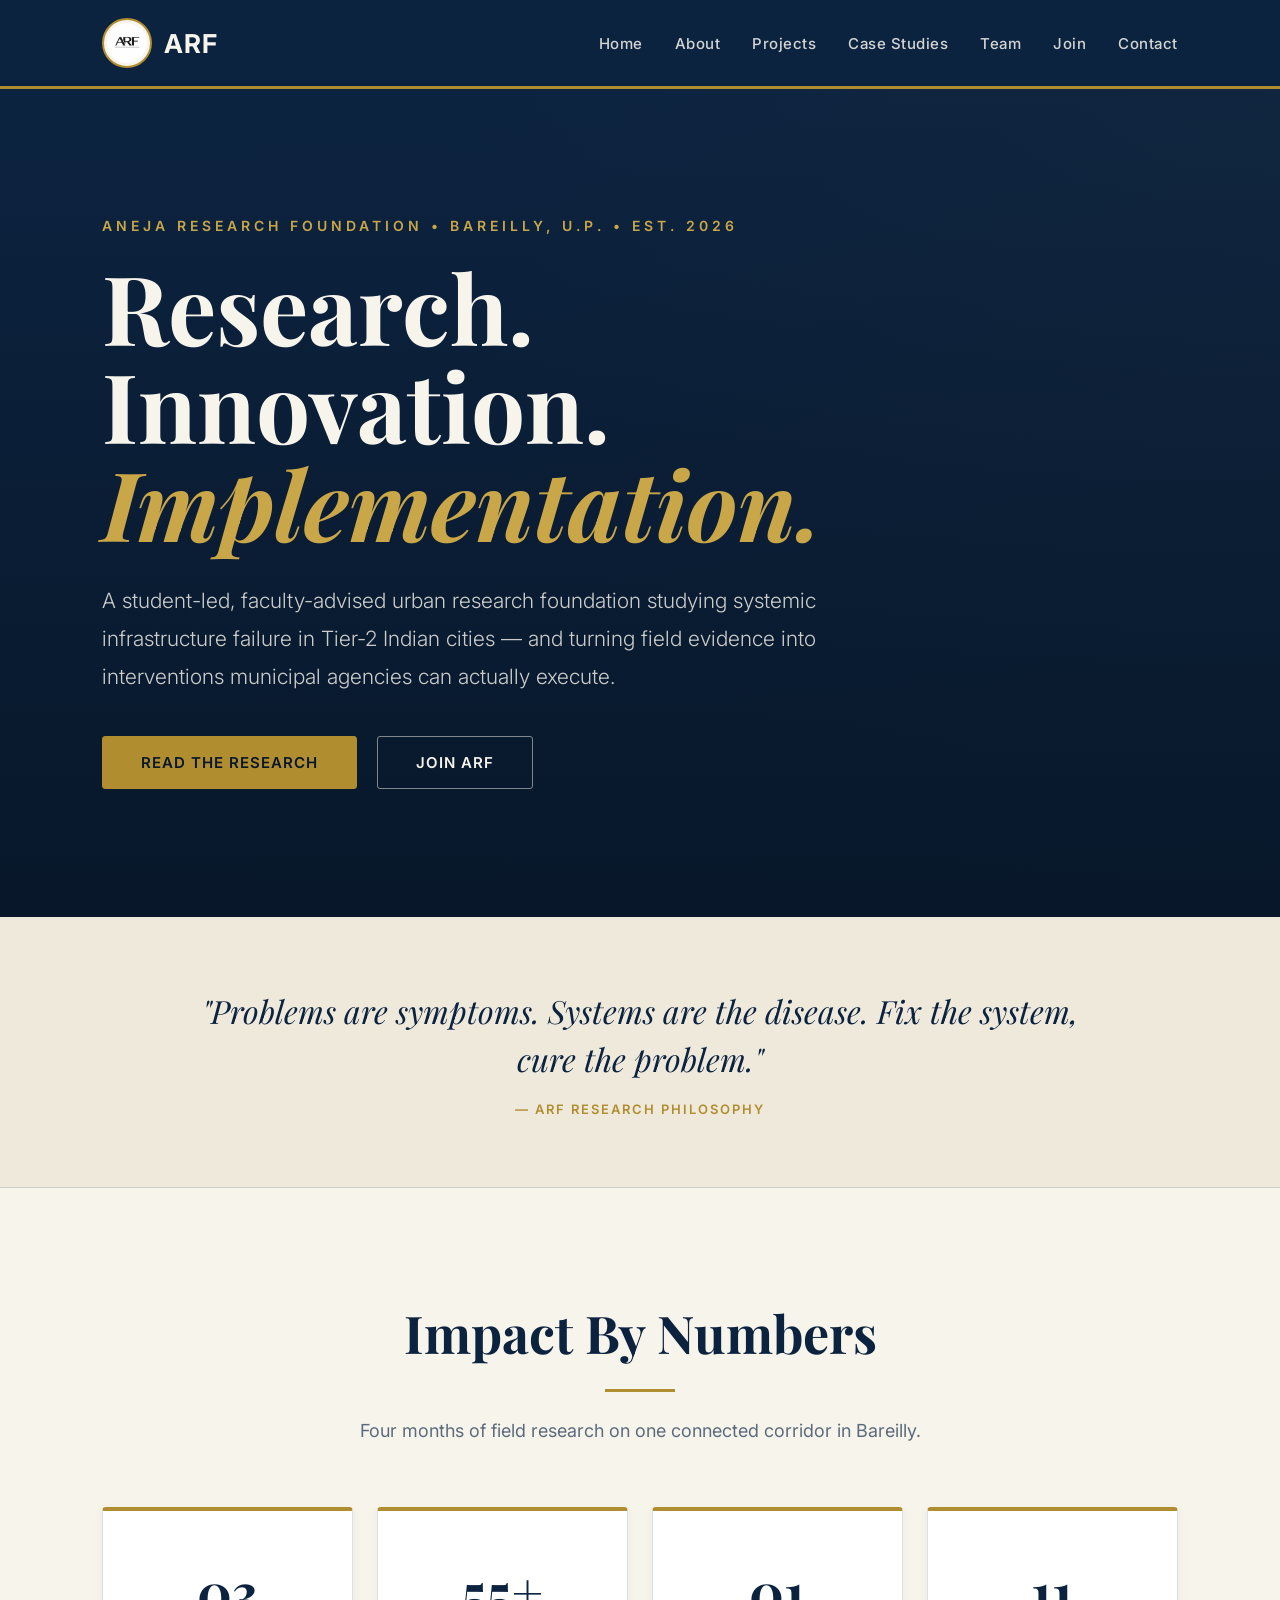
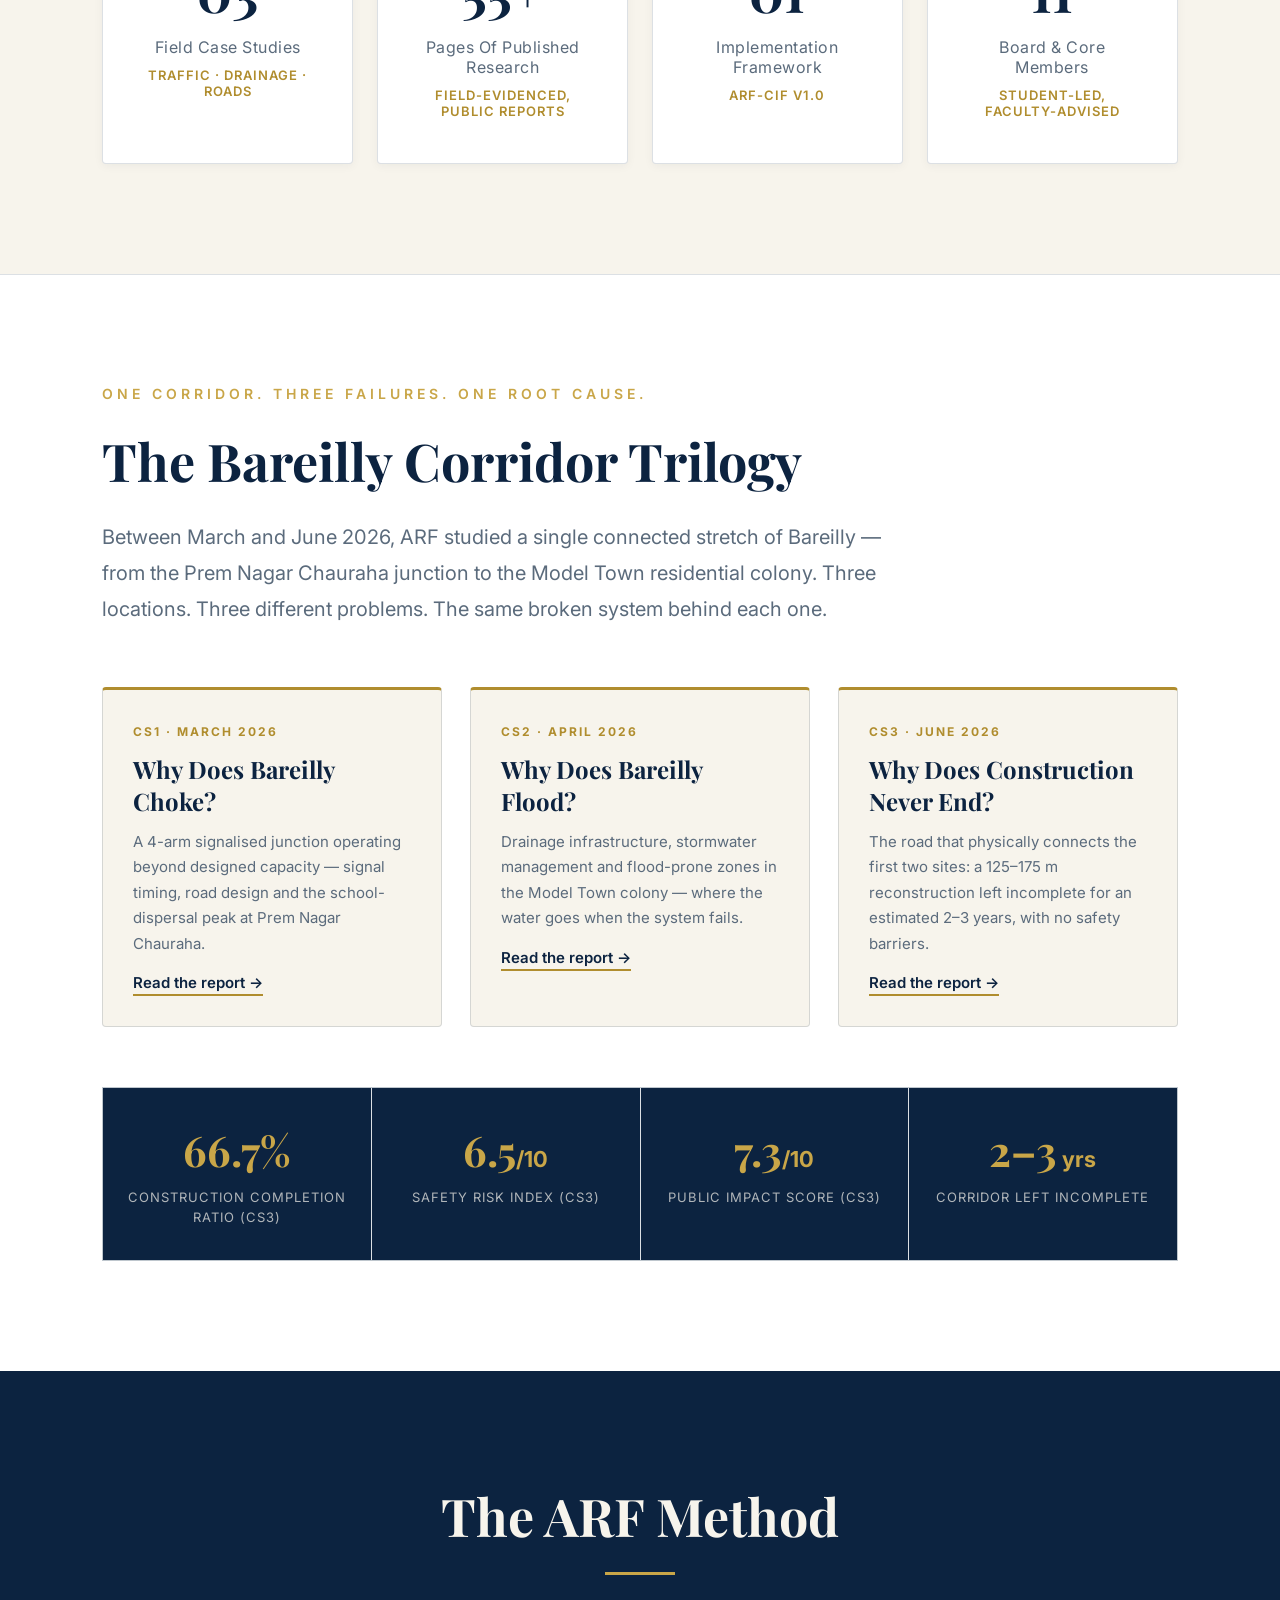
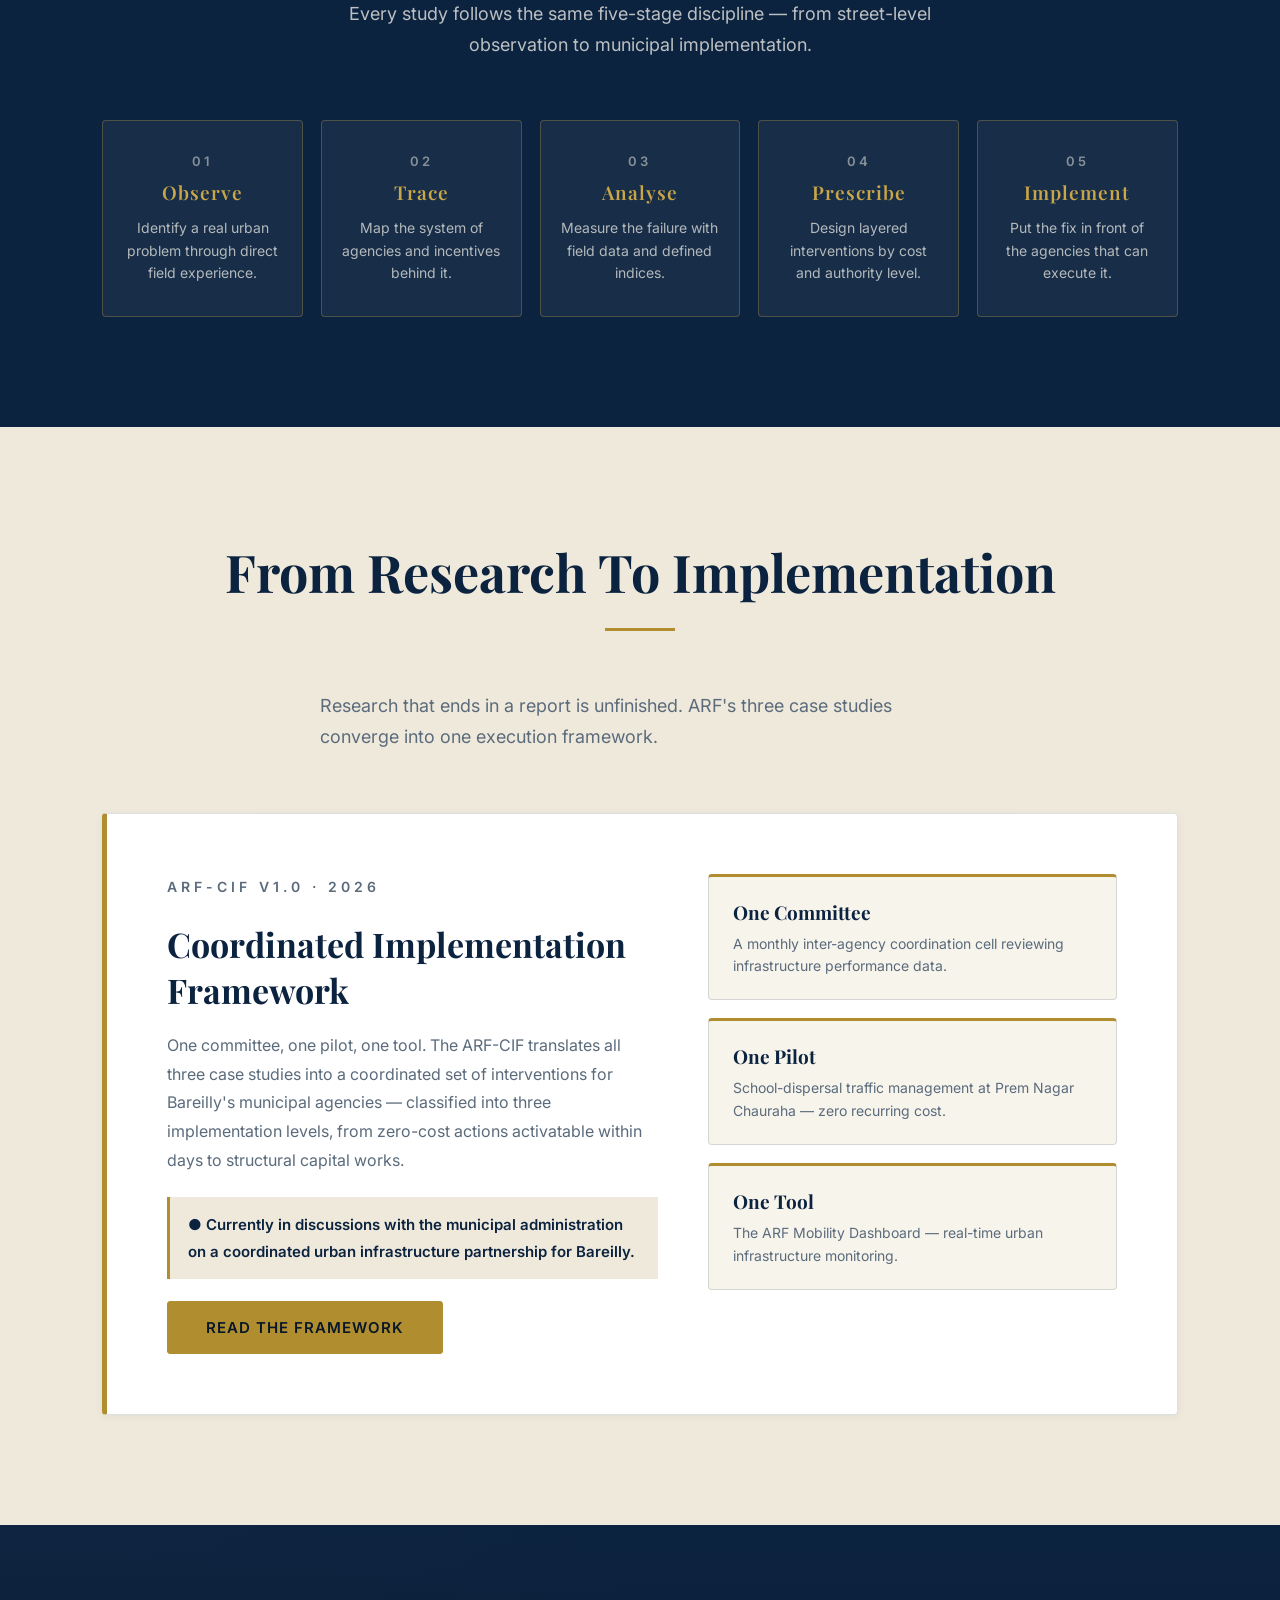
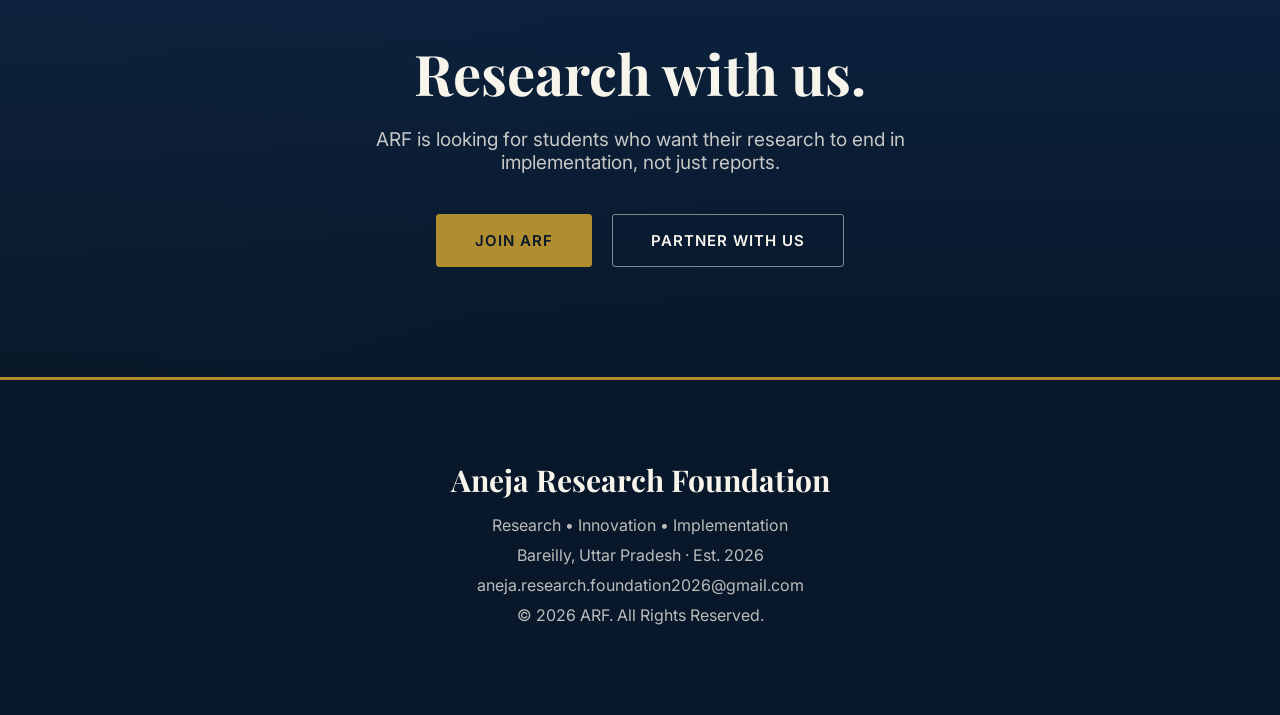
==== index.html @ 8275fc6b "ARF website — initial release Co-Authored-By: Claude Fable 5 <noreply@anthropic.com>" ====
<!DOCTYPE html>

<html lang="en">
<head>
<meta charset="UTF-8">
<meta name="viewport" content="width=device-width, initial-scale=1.0">
<title>ARF | Aneja Research Foundation</title>
<meta name="description" content="Aneja Research Foundation — student-led urban policy and infrastructure research in Bareilly, Uttar Pradesh.">
<link rel="stylesheet" href="style.css">
</head>

<body>

<nav class="navbar">

<div class="logo">
<img src="images/logo.jpeg" alt="ARF Logo">
<span>ARF</span>
</div>

<ul>
<li><a href="index.html">Home</a></li>
<li><a href="about.html">About</a></li>
<li><a href="projects.html">Projects</a></li>
<li><a href="case-studies.html">Case Studies</a></li>
<li><a href="team.html">Team</a></li>
<li><a href="join.html">Join</a></li>
<li><a href="contact.html">Contact</a></li>
</ul>

</nav>

<section class="hero">

<div class="hero-content reveal">

<p class="tagline">ANEJA RESEARCH FOUNDATION • BAREILLY, U.P. • EST. 2026</p>

<h1>
Research.<br>
Innovation.<br>
<span>Implementation.</span>
</h1>

<p class="description">
A student-led, faculty-advised urban research foundation studying
systemic infrastructure failure in Tier-2 Indian cities — and turning
field evidence into interventions municipal agencies can actually execute.
</p>

<div class="hero-buttons">
<a href="case-studies.html" class="btn gold-btn">Read The Research</a>
<a href="join.html" class="btn dark-btn">Join ARF</a>
</div>

</div>

</section>

<div class="quote-band reveal">
<blockquote>
"Problems are symptoms. Systems are the disease.
Fix the system, cure the problem."
</blockquote>
<p class="quote-attrib">— ARF Research Philosophy</p>
</div>

<section class="impact">

<h2>Impact By Numbers</h2>
<p class="section-lede">Four months of field research on one connected corridor in Bareilly.</p>

<div class="impact-grid reveal">

<div class="card">
<h3>03</h3>
<p>Field Case Studies</p>
<span class="card-note">Traffic · Drainage · Roads</span>
</div>

<div class="card">
<h3>55+</h3>
<p>Pages Of Published Research</p>
<span class="card-note">Field-evidenced, public reports</span>
</div>

<div class="card">
<h3>01</h3>
<p>Implementation Framework</p>
<span class="card-note">ARF-CIF v1.0</span>
</div>

<div class="card">
<h3>11</h3>
<p>Board & Core Members</p>
<span class="card-note">Student-led, faculty-advised</span>
</div>

</div>

</section>

<section class="story">

<div class="story-inner reveal">

<p class="tagline">ONE CORRIDOR. THREE FAILURES. ONE ROOT CAUSE.</p>

<h2>The Bareilly Corridor Trilogy</h2>

<p class="story-text">
Between March and June 2026, ARF studied a single connected stretch of
Bareilly — from the Prem Nagar Chauraha junction to the Model Town
residential colony. Three locations. Three different problems.
The same broken system behind each one.
</p>

<div class="timeline">

<div class="timeline-item">
<span class="timeline-marker">CS1 · MARCH 2026</span>
<h3>Why Does Bareilly Choke?</h3>
<p>
A 4-arm signalised junction operating beyond designed capacity —
signal timing, road design and the school-dispersal peak at
Prem Nagar Chauraha.
</p>
<a href="ARF-CS1-TRAFFIC-FINAL.pdf" target="_blank" class="text-link">Read the report →</a>
</div>

<div class="timeline-item">
<span class="timeline-marker">CS2 · APRIL 2026</span>
<h3>Why Does Bareilly Flood?</h3>
<p>
Drainage infrastructure, stormwater management and flood-prone
zones in the Model Town colony — where the water goes when
the system fails.
</p>
<a href="ARF-CS2-DRAINAGE.pdf" target="_blank" class="text-link">Read the report →</a>
</div>

<div class="timeline-item">
<span class="timeline-marker">CS3 · JUNE 2026</span>
<h3>Why Does Construction Never End?</h3>
<p>
The road that physically connects the first two sites: a 125–175 m
reconstruction left incomplete for an estimated 2–3 years, with no
safety barriers.
</p>
<a href="ARF-CS3-CONSTRUCTION.pdf" target="_blank" class="text-link">Read the report →</a>
</div>

</div>

<div class="field-stats reveal">
<div><strong>66.7%</strong><span>Construction Completion Ratio (CS3)</span></div>
<div><strong>6.5<em>/10</em></strong><span>Safety Risk Index (CS3)</span></div>
<div><strong>7.3<em>/10</em></strong><span>Public Impact Score (CS3)</span></div>
<div><strong>2–3<em> yrs</em></strong><span>Corridor Left Incomplete</span></div>
</div>

</div>

</section>

<section class="research">

<h2>The ARF Method</h2>
<p class="section-lede light">Every study follows the same five-stage discipline — from street-level observation to municipal implementation.</p>

<div class="method-grid reveal">

<div><span class="step-num">01</span>Observe<p>Identify a real urban problem through direct field experience.</p></div>
<div><span class="step-num">02</span>Trace<p>Map the system of agencies and incentives behind it.</p></div>
<div><span class="step-num">03</span>Analyse<p>Measure the failure with field data and defined indices.</p></div>
<div><span class="step-num">04</span>Prescribe<p>Design layered interventions by cost and authority level.</p></div>
<div><span class="step-num">05</span>Implement<p>Put the fix in front of the agencies that can execute it.</p></div>

</div>

</section>

<section class="cases">

<h2>From Research To Implementation</h2>
<p class="section-lede">Research that ends in a report is unfinished. ARF's three case studies converge into one execution framework.</p>

<div class="cif-band reveal">

<div class="cif-text">
<p class="tagline">ARF-CIF v1.0 · 2026</p>
<h3>Coordinated Implementation Framework</h3>
<p>
One committee, one pilot, one tool. The ARF-CIF translates all three
case studies into a coordinated set of interventions for Bareilly's
municipal agencies — classified into three implementation levels, from
zero-cost actions activatable within days to structural capital works.
</p>
<p class="status-line">
● Currently in discussions with the municipal administration on a
coordinated urban infrastructure partnership for Bareilly.
</p>
<a href="ARF-CIF-v1.0-2026.pdf" target="_blank" class="btn gold-btn">Read The Framework</a>
</div>

<div class="cif-pillars">
<div><h4>One Committee</h4><p>A monthly inter-agency coordination cell reviewing infrastructure performance data.</p></div>
<div><h4>One Pilot</h4><p>School-dispersal traffic management at Prem Nagar Chauraha — zero recurring cost.</p></div>
<div><h4>One Tool</h4><p>The ARF Mobility Dashboard — real-time urban infrastructure monitoring.</p></div>
</div>

</div>

</section>

<section class="cta-band reveal">
<h2>Research with us.</h2>
<p>ARF is looking for students who want their research to end in implementation, not just reports.</p>
<div class="hero-buttons center">
<a href="join.html" class="btn gold-btn">Join ARF</a>
<a href="contact.html" class="btn dark-btn">Partner With Us</a>
</div>
</section>

<footer>

<h3>Aneja Research Foundation</h3>

<p>Research • Innovation • Implementation</p>

<p>Bareilly, Uttar Pradesh · Est. 2026</p>

<p>aneja.research.foundation2026@gmail.com</p>

<p>© 2026 ARF. All Rights Reserved.</p>

</footer>

</body>
</html>
---- style.css ----
@import url('https://fonts.googleapis.com/css2?family=Playfair+Display:wght@500;600;700;800&family=Inter:wght@300;400;500;600;700&display=swap');

:root{
--navy:#0c2340;
--navy-deep:#081729;
--ivory:#f7f4ec;
--ivory-soft:#efe9db;
--gold:#b08d2e;
--gold-bright:#c9a648;
--ink:#1e2a38;
--muted:#5b6b7c;
--line:rgba(12,35,64,.14);
}

*{
margin:0;
padding:0;
box-sizing:border-box;
font-family:'Inter',sans-serif;
scroll-behavior:smooth;
}

body{
background:var(--ivory);
color:var(--ink);
overflow-x:hidden;
}

h1,h2,h3,h1 span,h2 span,h3 span{
font-family:'Playfair Display',serif;
}

/* NAVBAR */

.navbar{
position:sticky;
top:0;
z-index:1000;
display:flex;
justify-content:space-between;
align-items:center;
padding:18px 8%;
background:var(--navy);
border-bottom:3px solid var(--gold);
}

.logo{
display:flex;
align-items:center;
gap:12px;
font-size:26px;
font-weight:700;
font-family:'Playfair Display',serif;
color:var(--ivory);
letter-spacing:1px;
}

.logo img{
width:50px;
height:50px;
object-fit:cover;
border-radius:50%;
background:var(--ivory);
padding:3px;
border:2px solid var(--gold);
}

.navbar ul{
display:flex;
gap:32px;
list-style:none;
}

.navbar a{
text-decoration:none;
color:rgba(247,244,236,.85);
font-weight:500;
font-size:15px;
letter-spacing:.5px;
padding-bottom:4px;
border-bottom:2px solid transparent;
transition:.3s;
}

.navbar a:hover{
color:var(--gold-bright);
border-bottom-color:var(--gold-bright);
}

/* HERO */

.hero{
min-height:92vh;
display:flex;
align-items:center;
padding:0 8%;
background:
linear-gradient(rgba(12,35,64,.92),rgba(8,23,41,.96)),
radial-gradient(circle at top right,rgba(176,141,46,.35),transparent 55%),
var(--navy);
color:var(--ivory);
}

.hero-content{
max-width:850px;
}

.tagline{
color:var(--gold-bright);
letter-spacing:4px;
font-weight:600;
font-size:14px;
text-transform:uppercase;
margin-bottom:24px;
}

.hero h1{
font-size:96px;
line-height:1.02;
font-weight:700;
margin-bottom:30px;
color:var(--ivory);
}

.hero h1 span{
color:var(--gold-bright);
font-style:italic;
}

.description{
font-size:21px;
line-height:1.8;
color:rgba(247,244,236,.82);
max-width:720px;
margin-bottom:40px;
font-weight:300;
}

.hero-buttons{
display:flex;
gap:20px;
}

.btn{
padding:16px 38px;
border-radius:3px;
font-weight:600;
font-size:15px;
letter-spacing:1px;
text-transform:uppercase;
text-decoration:none;
transition:.3s;
}

.gold-btn{
background:var(--gold);
color:var(--navy-deep);
border:1px solid var(--gold);
}

.gold-btn:hover{
background:var(--gold-bright);
box-shadow:0 10px 30px rgba(176,141,46,.35);
transform:translateY(-3px);
}

.dark-btn{
border:1px solid rgba(247,244,236,.5);
color:var(--ivory);
}

.dark-btn:hover{
border-color:var(--gold-bright);
color:var(--gold-bright);
}

/* IMPACT */

.impact{
padding:110px 8%;
text-align:center;
background:var(--ivory);
}

.impact h2{
font-size:52px;
margin-bottom:16px;
color:var(--navy);
}

.impact h2::after{
content:"";
display:block;
width:70px;
height:3px;
background:var(--gold);
margin:22px auto 0;
}

.impact-grid{
display:grid;
grid-template-columns:repeat(4,1fr);
gap:24px;
margin-top:60px;
}

.card{
background:#fff;
padding:44px 36px;
border-radius:4px;
border:1px solid var(--line);
border-top:4px solid var(--gold);
box-shadow:0 2px 10px rgba(12,35,64,.05);
transition:.3s;
}

.card:hover{
transform:translateY(-8px);
box-shadow:0 18px 40px rgba(12,35,64,.12);
}

.card h3{
font-size:54px;
color:var(--navy);
margin-bottom:10px;
}

.card p{
color:var(--muted);
letter-spacing:.5px;
}

/* RESEARCH */

.research{
padding:110px 8%;
background:var(--navy);
color:var(--ivory);
text-align:center;
}

.research h2{
font-size:52px;
color:var(--ivory);
margin-bottom:16px;
}

.research h2::after{
content:"";
display:block;
width:70px;
height:3px;
background:var(--gold-bright);
margin:22px auto 0;
}

.research p{
color:rgba(247,244,236,.85);
}

.method-grid{
display:grid;
grid-template-columns:repeat(5,1fr);
gap:18px;
margin-top:60px;
}

.method-grid div{
padding:32px 20px;
background:rgba(247,244,236,.05);
border-radius:4px;
border:1px solid rgba(201,166,72,.3);
font-size:19px;
font-weight:600;
letter-spacing:1px;
color:var(--gold-bright);
font-family:'Playfair Display',serif;
transition:.3s;
}

.method-grid div:hover{
background:rgba(201,166,72,.12);
border-color:var(--gold-bright);
}

/* CASE STUDIES */

.cases{
padding:110px 8%;
background:var(--ivory-soft);
}

.cases h2{
text-align:center;
font-size:52px;
color:var(--navy);
margin-bottom:16px;
}

.cases h2::after{
content:"";
display:block;
width:70px;
height:3px;
background:var(--gold);
margin:22px auto 60px;
}

.case-grid{
display:grid;
grid-template-columns:repeat(2,1fr);
gap:30px;
}

.case-card{
background:#fff;
padding:48px;
border-radius:4px;
border:1px solid var(--line);
border-left:5px solid var(--gold);
box-shadow:0 2px 10px rgba(12,35,64,.05);
transition:.3s;
}

.case-card:hover{
transform:translateY(-8px);
box-shadow:0 18px 40px rgba(12,35,64,.12);
}

.case-card h3{
font-size:32px;
margin-bottom:15px;
color:var(--navy);
}

.case-card p{
color:var(--muted);
line-height:1.7;
}

.case-card .gold-btn{
display:inline-block;
}

/* FOOTER */

footer{
padding:80px 8%;
text-align:center;
background:var(--navy-deep);
border-top:3px solid var(--gold);
color:rgba(247,244,236,.75);
}

footer h3{
font-size:30px;
color:var(--ivory);
margin-bottom:15px;
}

footer p{
margin:10px 0;
}

/* REVEAL ANIMATION — content is never hidden; hero gets a one-time fade */

@keyframes fadeUp{
from{opacity:0;transform:translateY(24px);}
to{opacity:1;transform:none;}
}

.hero-content.reveal{
animation:fadeUp .9s ease both;
}

@media (prefers-reduced-motion:reduce){
.hero-content.reveal{animation:none;}
}

/* QUOTE BAND */

.quote-band{
background:var(--ivory-soft);
border-bottom:1px solid var(--line);
padding:70px 8%;
text-align:center;
}

.quote-band blockquote{
font-family:'Playfair Display',serif;
font-size:32px;
font-style:italic;
color:var(--navy);
max-width:900px;
margin:auto;
line-height:1.5;
}

.quote-attrib{
margin-top:18px;
color:var(--gold);
letter-spacing:2px;
font-size:13px;
text-transform:uppercase;
font-weight:600;
}

/* SECTION LEDE */

.section-lede{
max-width:640px;
margin:24px auto 0;
color:var(--muted);
font-size:18px;
line-height:1.7;
}

.section-lede.light{
color:rgba(247,244,236,.75);
}

.card-note{
display:block;
margin-top:10px;
font-size:13px;
letter-spacing:1px;
text-transform:uppercase;
color:var(--gold);
font-weight:600;
}

/* STORY / TRILOGY */

.story{
padding:110px 8%;
background:#fff;
border-top:1px solid var(--line);
}

.story-inner{
max-width:1100px;
margin:auto;
}

.story h2{
font-size:52px;
color:var(--navy);
margin-bottom:24px;
}

.story-text{
font-size:20px;
line-height:1.8;
color:var(--muted);
max-width:820px;
margin-bottom:60px;
}

.timeline{
display:grid;
grid-template-columns:repeat(3,1fr);
gap:28px;
}

.timeline-item{
border-top:3px solid var(--gold);
background:var(--ivory);
padding:34px 30px;
border-radius:4px;
border-left:1px solid var(--line);
border-right:1px solid var(--line);
border-bottom:1px solid var(--line);
}

.timeline-marker{
display:block;
font-size:12px;
letter-spacing:2px;
color:var(--gold);
font-weight:700;
margin-bottom:14px;
}

.timeline-item h3{
font-size:24px;
color:var(--navy);
margin-bottom:12px;
}

.timeline-item p{
color:var(--muted);
line-height:1.7;
font-size:15px;
margin-bottom:16px;
}

.text-link{
color:var(--navy);
font-weight:600;
text-decoration:none;
border-bottom:2px solid var(--gold);
padding-bottom:2px;
font-size:15px;
transition:.3s;
}

.text-link:hover{
color:var(--gold);
}

.field-stats{
margin-top:60px;
display:grid;
grid-template-columns:repeat(4,1fr);
gap:1px;
background:var(--line);
border:1px solid var(--line);
}

.field-stats div{
background:var(--navy);
color:var(--ivory);
padding:34px 24px;
text-align:center;
}

.field-stats strong{
display:block;
font-family:'Playfair Display',serif;
font-size:42px;
color:var(--gold-bright);
margin-bottom:8px;
}

.field-stats em{
font-size:22px;
font-style:normal;
}

.field-stats span{
font-size:13px;
letter-spacing:1px;
text-transform:uppercase;
color:rgba(247,244,236,.7);
}

/* METHOD STEPS */

.method-grid div p{
font-family:'Inter',sans-serif;
font-size:14px;
font-weight:400;
color:rgba(247,244,236,.7);
letter-spacing:0;
margin-top:12px;
line-height:1.6;
}

.step-num{
display:block;
font-family:'Inter',sans-serif;
font-size:13px;
letter-spacing:3px;
color:rgba(247,244,236,.5);
margin-bottom:10px;
}

/* CIF BAND */

.cif-band{
display:grid;
grid-template-columns:1.2fr 1fr;
gap:50px;
background:#fff;
border:1px solid var(--line);
border-left:5px solid var(--gold);
padding:60px;
border-radius:4px;
box-shadow:0 2px 10px rgba(12,35,64,.05);
text-align:left;
max-width:1150px;
margin:60px auto 0;
}

.cif-text h3{
font-size:34px;
color:var(--navy);
margin:14px 0 18px;
}

.cif-text p{
color:var(--muted);
line-height:1.8;
margin-bottom:22px;
}

.status-line{
color:var(--navy) !important;
font-weight:600;
font-size:15px;
background:var(--ivory-soft);
border-left:3px solid var(--gold);
padding:14px 18px;
}

.cif-text .btn{
display:inline-block;
}

.cif-pillars{
display:flex;
flex-direction:column;
gap:18px;
}

.cif-pillars div{
border:1px solid var(--line);
border-top:3px solid var(--gold);
padding:22px 24px;
border-radius:4px;
background:var(--ivory);
}

.cif-pillars h4{
font-family:'Playfair Display',serif;
color:var(--navy);
font-size:19px;
margin-bottom:8px;
}

.cif-pillars p{
color:var(--muted);
font-size:14px;
line-height:1.6;
margin:0;
}

/* CTA BAND */

.cta-band{
background:
linear-gradient(rgba(12,35,64,.94),rgba(8,23,41,.97)),
radial-gradient(circle at bottom left,rgba(176,141,46,.4),transparent 55%),
var(--navy);
color:var(--ivory);
text-align:center;
padding:110px 8%;
}

.cta-band h2{
font-size:56px;
color:var(--ivory);
margin-bottom:18px;
}

.cta-band p{
color:rgba(247,244,236,.8);
font-size:19px;
max-width:640px;
margin:0 auto 40px;
}

.hero-buttons.center{
justify-content:center;
}

/* MOBILE */

@media(max-width:1000px){

.hero h1{
font-size:56px;
}

.impact-grid,
.method-grid,
.case-grid,
.timeline,
.cif-band{
grid-template-columns:1fr;
}

.field-stats{
grid-template-columns:repeat(2,1fr);
}

.cif-band{
padding:36px 26px;
}

.quote-band blockquote{
font-size:24px;
}

.story h2,
.cta-band h2{
font-size:40px;
}

.navbar{
flex-direction:column;
gap:18px;
}

.navbar ul{
flex-wrap:wrap;
justify-content:center;
gap:18px;
}

.hero-buttons{
flex-direction:column;
}

}
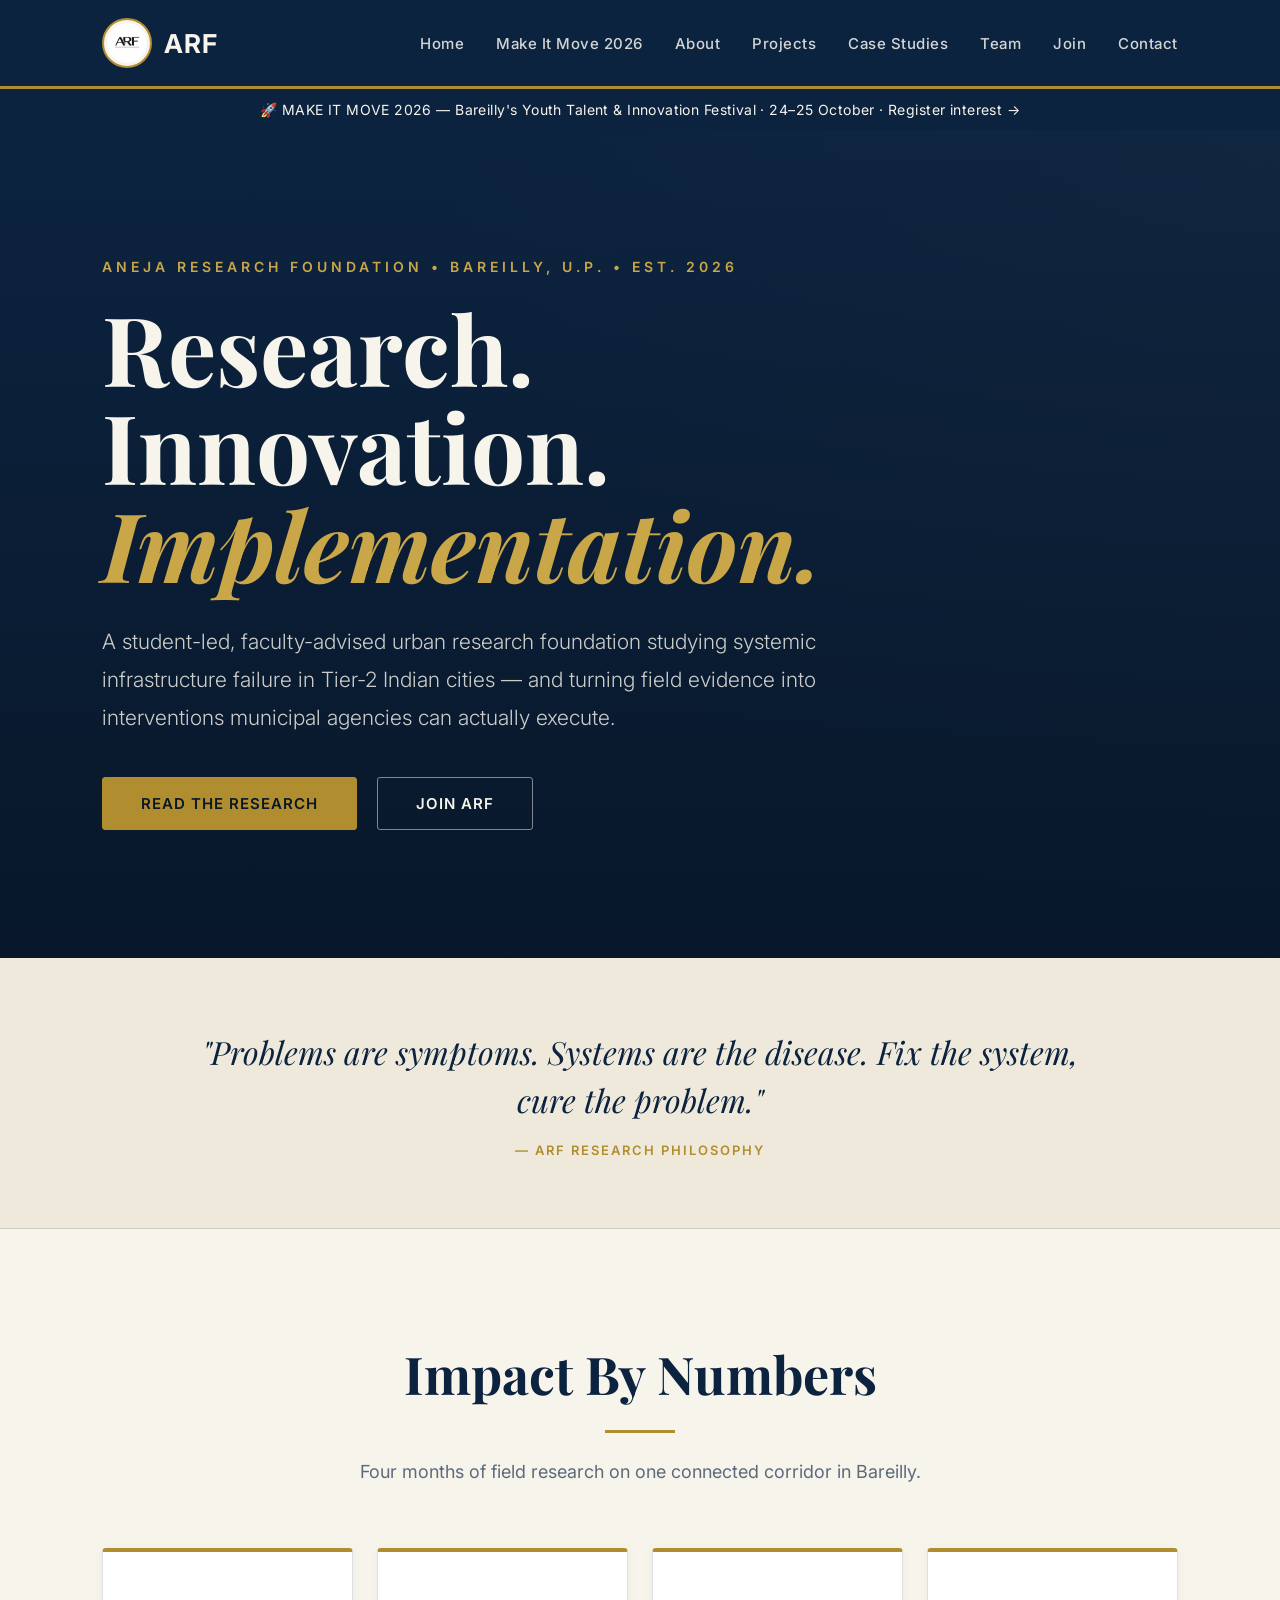
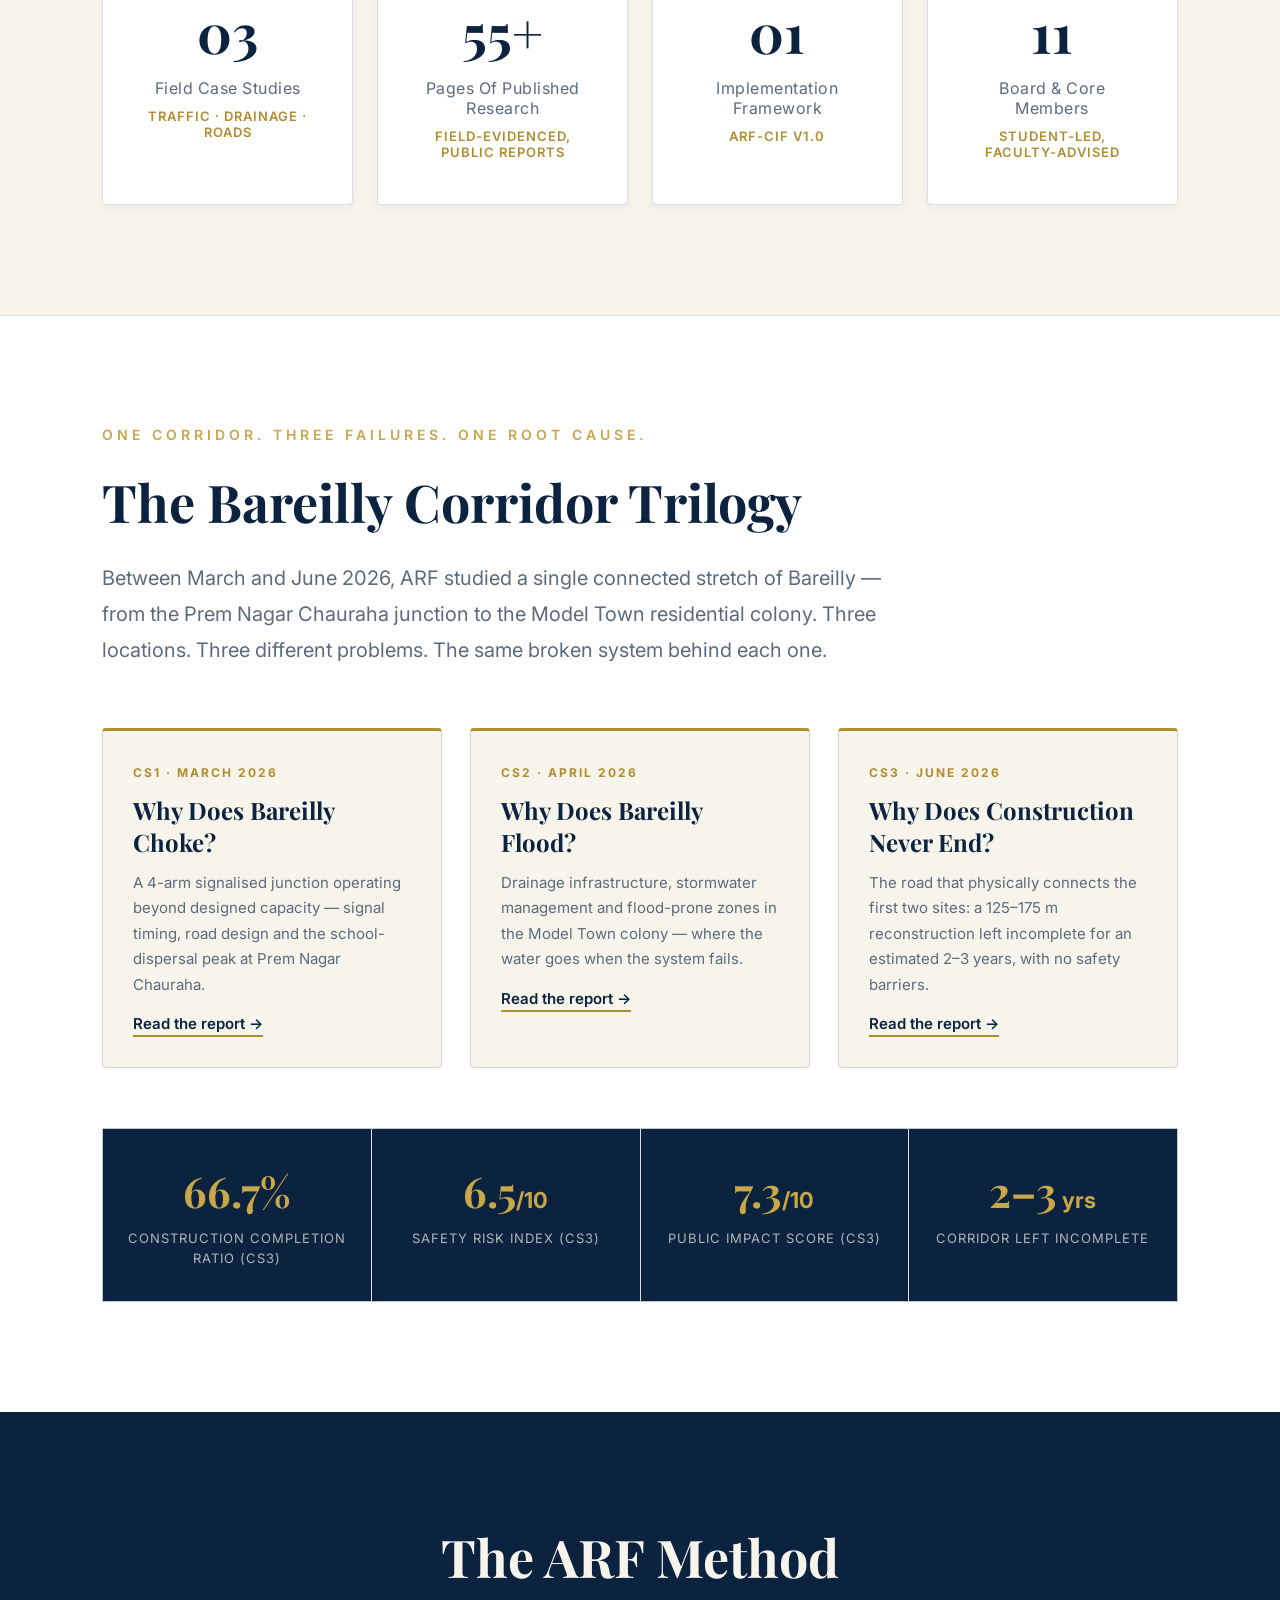
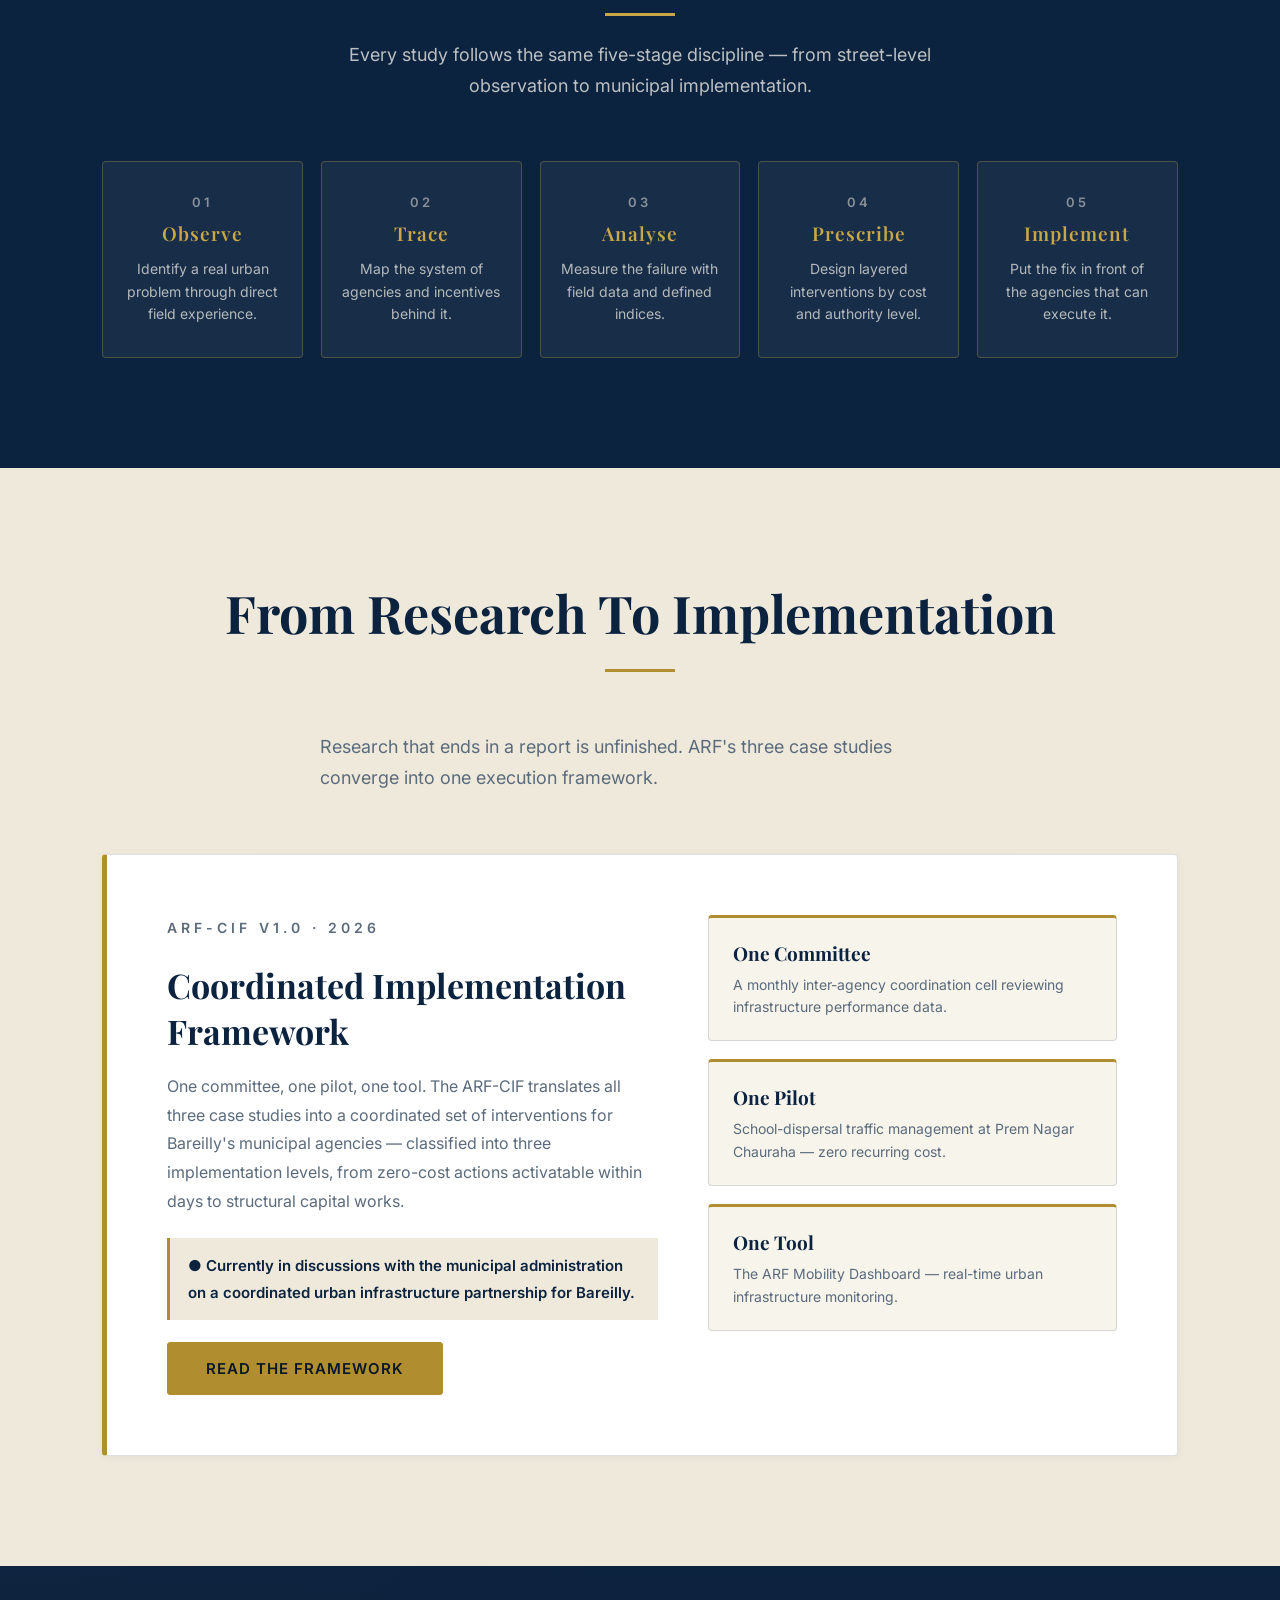
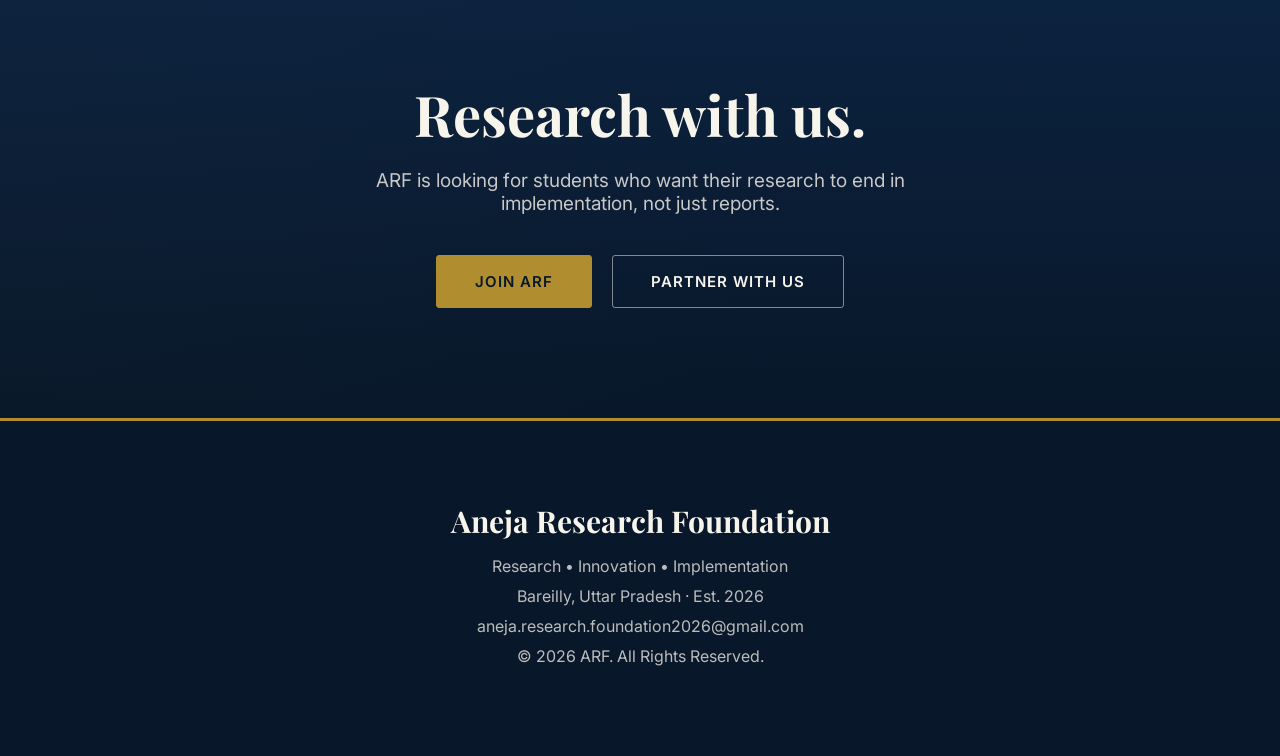
==== commit c1874e73: "Add MAKE IT MOVE 2026 festival page Dark Gen-Z festival site for MAKE IT MOVE 2026, linked from the " ====
--- a/index.html
+++ b/index.html
@@ -6,6 +6,7 @@
 <meta name="viewport" content="width=device-width, initial-scale=1.0">
 <title>ARF | Aneja Research Foundation</title>
 <meta name="description" content="Aneja Research Foundation — student-led urban policy and infrastructure research in Bareilly, Uttar Pradesh.">
+<meta name="google-site-verification" content="LkjACRxrYb9B6HC1Onu0-SIcSR54yR_yEcL183w3D84">
 <link rel="stylesheet" href="style.css">
 </head>
 
@@ -20,6 +21,7 @@
 
 <ul>
 <li><a href="index.html">Home</a></li>
+<li><a href="make-it-move.html">Make It Move 2026</a></li>
 <li><a href="about.html">About</a></li>
 <li><a href="projects.html">Projects</a></li>
 <li><a href="case-studies.html">Case Studies</a></li>
@@ -30,6 +32,10 @@
 
 </nav>
 
+<a href="make-it-move.html" style="display:block;background:#0c2340;color:#f7f4ec;text-align:center;padding:12px 16px;font-family:'Inter',sans-serif;font-size:14px;letter-spacing:.03em;text-decoration:none;">
+🚀 MAKE IT MOVE 2026 — Bareilly's Youth Talent &amp; Innovation Festival · 24–25 October · Register interest →
+</a>
+
 <section class="hero">
 
 <div class="hero-content reveal">
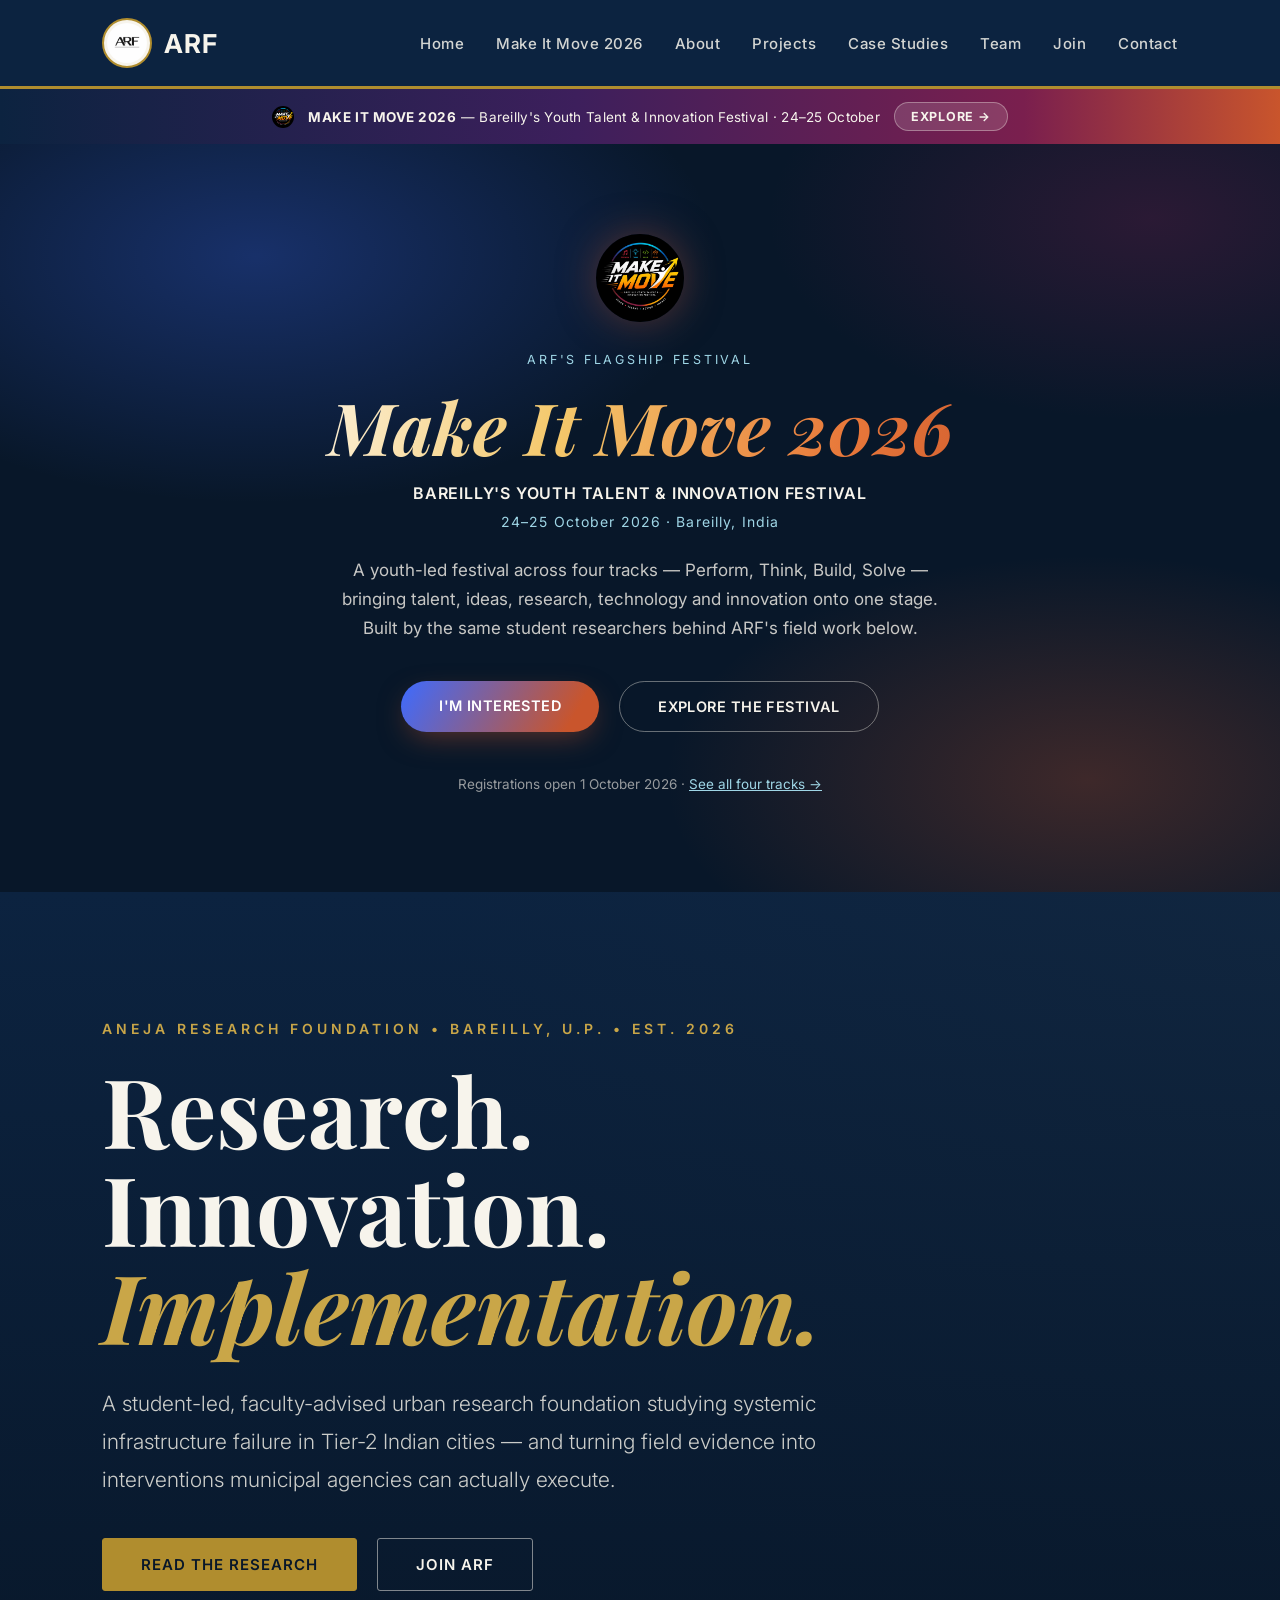
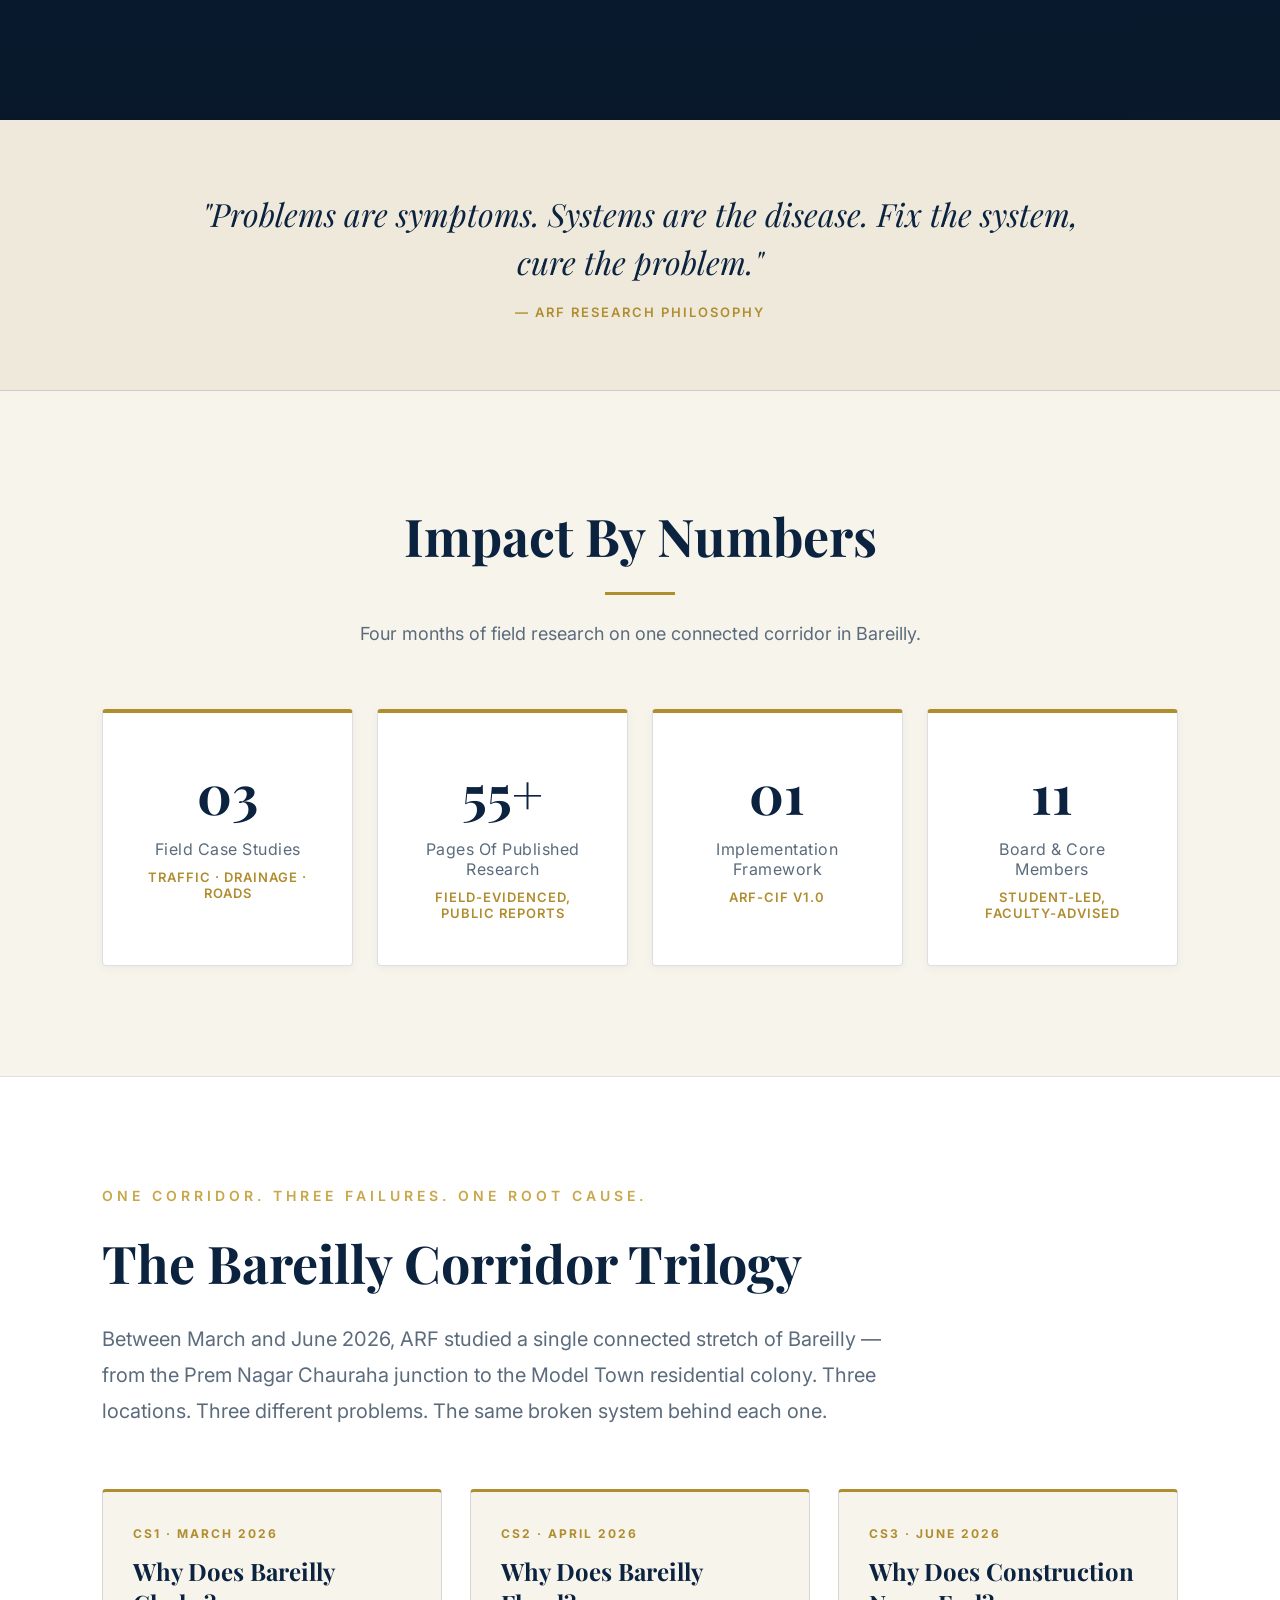
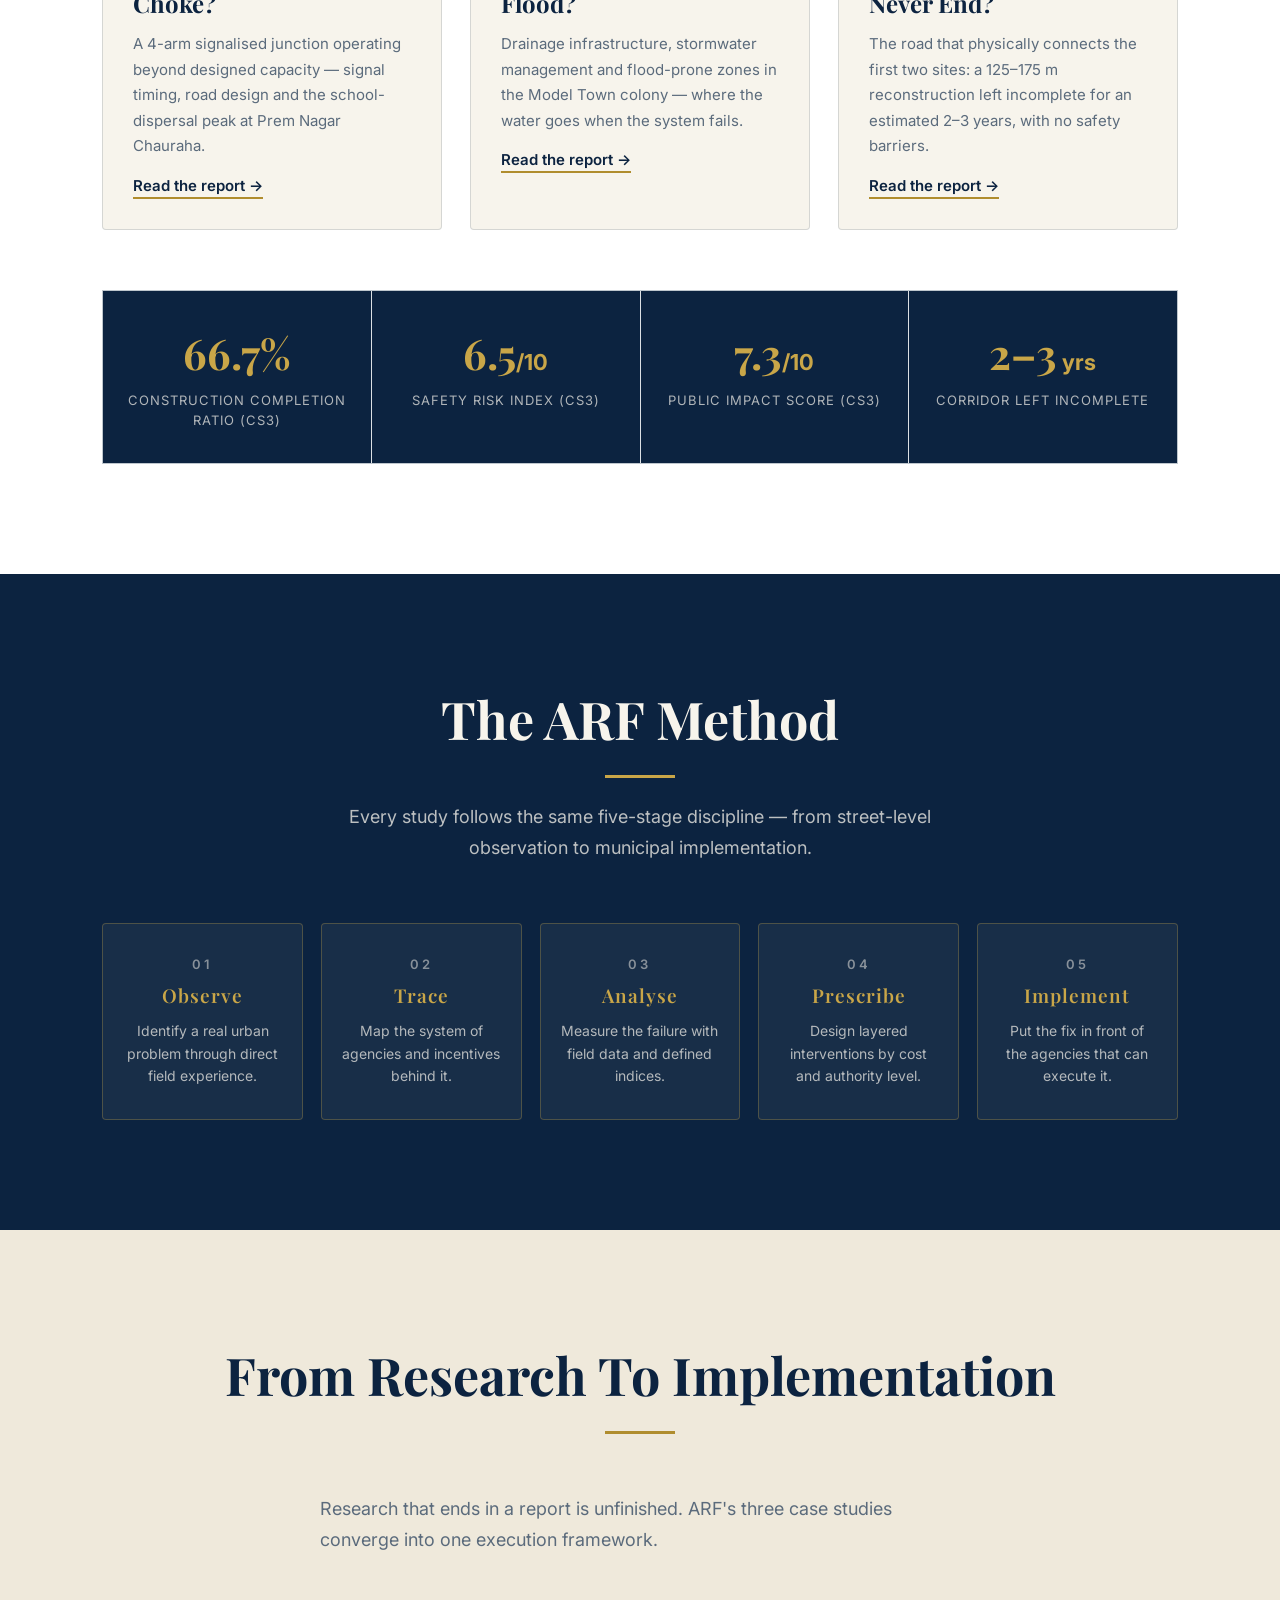
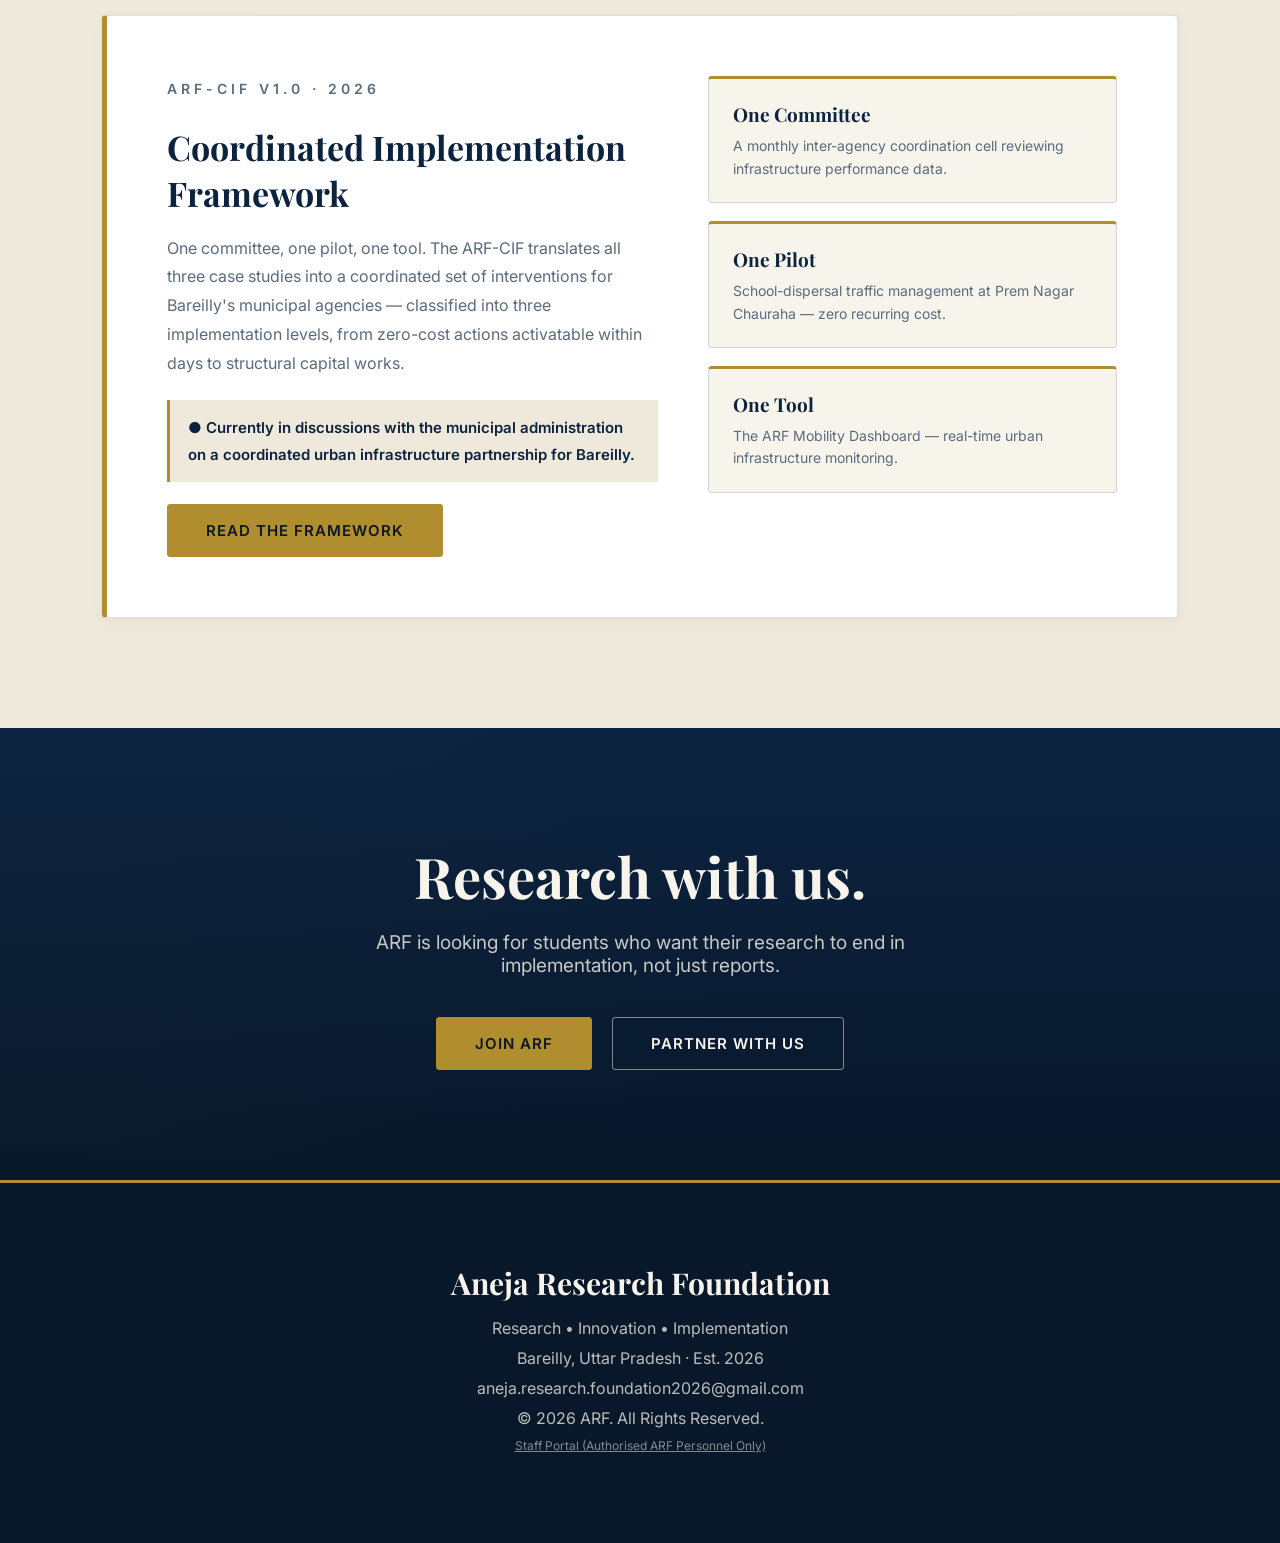
==== commit 7099be7a: "Make MAKE IT MOVE the site-wide main attraction, cross-linked to ARF research - Added a MAKE IT MOVE" ====
--- a/index.html
+++ b/index.html
@@ -7,7 +7,7 @@
 <title>ARF | Aneja Research Foundation</title>
 <meta name="description" content="Aneja Research Foundation — student-led urban policy and infrastructure research in Bareilly, Uttar Pradesh.">
 <meta name="google-site-verification" content="LkjACRxrYb9B6HC1Onu0-SIcSR54yR_yEcL183w3D84">
-<link rel="stylesheet" href="style.css">
+<link rel="stylesheet" href="style.css?v=2">
 </head>
 
 <body>
@@ -32,9 +32,31 @@
 
 </nav>
 
-<a href="make-it-move.html" style="display:block;background:#0c2340;color:#f7f4ec;text-align:center;padding:12px 16px;font-family:'Inter',sans-serif;font-size:14px;letter-spacing:.03em;text-decoration:none;">
-🚀 MAKE IT MOVE 2026 — Bareilly's Youth Talent &amp; Innovation Festival · 24–25 October · Register interest →
+<a href="make-it-move.html" class="mim-banner">
+<img src="images/mim-logo.png" alt="MAKE IT MOVE 2026 logo">
+<span class="mim-banner-text"><strong>MAKE IT MOVE 2026</strong> — Bareilly's Youth Talent &amp; Innovation Festival · 24&ndash;25 October</span>
+<span class="mim-banner-cta">Explore &rarr;</span>
 </a>
+
+<section class="mim-spotlight">
+<div class="mim-spotlight-inner reveal">
+<img src="images/mim-logo.png" alt="MAKE IT MOVE 2026 logo" class="mim-spotlight-logo">
+<p class="mim-eyebrow">ARF'S FLAGSHIP FESTIVAL</p>
+<h2>Make It Move 2026</h2>
+<p class="mim-spotlight-sub">Bareilly's Youth Talent &amp; Innovation Festival</p>
+<p class="mim-spotlight-date">24&ndash;25 October 2026 · Bareilly, India</p>
+<p class="mim-spotlight-desc">
+A youth-led festival across four tracks — Perform, Think, Build, Solve —
+bringing talent, ideas, research, technology and innovation onto one stage.
+Built by the same student researchers behind ARF's field work below.
+</p>
+<div class="hero-buttons">
+<a href="make-it-move.html#interest" class="mim-btn mim-btn-primary">I'm Interested</a>
+<a href="make-it-move.html" class="mim-btn mim-btn-ghost">Explore The Festival</a>
+</div>
+</div>
+<p class="mim-spotlight-note">Registrations open 1 October 2026 · <a href="make-it-move.html#tracks">See all four tracks →</a></p>
+</section>
 
 <section class="hero">
 
@@ -240,6 +262,8 @@
 
 <p>© 2026 ARF. All Rights Reserved.</p>
 
+<p style="font-size:12px;"><a href="staff.html" style="color:inherit;opacity:.7;">Staff Portal (Authorised ARF Personnel Only)</a></p>
+
 </footer>
 
 </body>
--- a/style.css
+++ b/style.css
@@ -713,3 +713,177 @@
 }
 
 }
+
+/* ============================================================
+   MAKE IT MOVE 2026 — campaign banner + homepage spotlight
+   (Seasonal: safe to remove/simplify after October 2026)
+   ============================================================ */
+
+.mim-banner{
+  display:flex;
+  align-items:center;
+  justify-content:center;
+  gap:14px;
+  flex-wrap:wrap;
+  padding:13px 20px;
+  background:linear-gradient(90deg,#0c2340,#3d1f5c 45%,#7a1f4e 80%,#c9552c);
+  color:#f7f4ec;
+  text-decoration:none;
+  font-family:'Inter',sans-serif;
+}
+.mim-banner:hover{filter:brightness(1.08);}
+.mim-banner img{
+  height:22px;width:22px;border-radius:50%;object-fit:cover;
+  flex-shrink:0;
+}
+.mim-banner .mim-banner-text{
+  font-size:13.5px;
+  letter-spacing:.02em;
+  text-align:center;
+}
+.mim-banner .mim-banner-text strong{
+  font-weight:700;
+  letter-spacing:.04em;
+}
+.mim-banner .mim-banner-cta{
+  font-weight:700;
+  font-size:12.5px;
+  letter-spacing:.06em;
+  text-transform:uppercase;
+  padding:6px 16px;
+  border-radius:999px;
+  background:rgba(247,244,236,.14);
+  border:1px solid rgba(247,244,236,.35);
+  white-space:nowrap;
+  transition:background .2s ease;
+}
+.mim-banner:hover .mim-banner-cta{background:rgba(247,244,236,.26);}
+
+/* ---- homepage spotlight ---- */
+.mim-spotlight{
+  position:relative;
+  overflow:hidden;
+  padding:90px 8% 100px;
+  background:
+    radial-gradient(60% 55% at 20% 15%, rgba(61,107,255,.30), transparent 60%),
+    radial-gradient(55% 50% at 85% 85%, rgba(201,85,44,.28), transparent 60%),
+    radial-gradient(50% 45% at 90% 10%, rgba(122,31,78,.30), transparent 60%),
+    var(--navy-deep);
+  color:var(--ivory);
+  text-align:center;
+}
+.mim-spotlight-inner{
+  position:relative;
+  z-index:2;
+  max-width:820px;
+  margin:0 auto;
+}
+.mim-spotlight img.mim-spotlight-logo{
+  width:88px;height:88px;border-radius:50%;object-fit:cover;
+  margin:0 auto 26px;
+  box-shadow:0 0 44px -6px rgba(201,85,44,.55);
+}
+.mim-spotlight .mim-eyebrow{
+  font-family:'Inter',sans-serif;
+  font-size:12.5px;
+  letter-spacing:.22em;
+  text-transform:uppercase;
+  color:#9fd6e6;
+  margin-bottom:22px;
+}
+.mim-spotlight h2{
+  font-family:'Playfair Display',serif;
+  font-weight:700;
+  font-style:italic;
+  font-size:clamp(40px,6vw,72px);
+  line-height:1.03;
+  margin-bottom:20px;
+  background:linear-gradient(100deg,#ffffff 0%,#f4c86b 40%,#e8783a 75%,#c9552c 100%);
+  -webkit-background-clip:text;background-clip:text;
+  -webkit-text-fill-color:transparent;color:transparent;
+}
+.mim-spotlight .mim-spotlight-sub{
+  font-size:16px;
+  letter-spacing:.05em;
+  text-transform:uppercase;
+  font-weight:600;
+  color:#f7f4ec;
+  margin-bottom:10px;
+}
+.mim-spotlight .mim-spotlight-date{
+  font-family:'Inter',sans-serif;
+  font-size:14px;
+  letter-spacing:.08em;
+  color:#9fd6e6;
+  margin-bottom:26px;
+}
+.mim-spotlight .mim-spotlight-desc{
+  font-size:17px;
+  line-height:1.7;
+  color:rgba(247,244,236,.8);
+  max-width:600px;
+  margin:0 auto 38px;
+}
+.mim-spotlight .hero-buttons{justify-content:center;}
+.mim-btn{
+  padding:16px 38px;
+  border-radius:999px;
+  font-weight:600;
+  font-size:14.5px;
+  letter-spacing:.03em;
+  text-transform:uppercase;
+  text-decoration:none;
+  transition:.3s;
+  display:inline-block;
+}
+.mim-btn-primary{
+  background:linear-gradient(120deg,#3d6bff,#c9552c 85%);
+  color:#fff;
+  box-shadow:0 10px 30px -8px rgba(201,85,44,.5);
+}
+.mim-btn-primary:hover{transform:translateY(-3px);box-shadow:0 14px 36px -6px rgba(201,85,44,.65);}
+.mim-btn-ghost{
+  border:1px solid rgba(247,244,236,.4);
+  color:var(--ivory);
+}
+.mim-btn-ghost:hover{background:rgba(247,244,236,.08);}
+
+.mim-spotlight-note{
+  position:relative;z-index:2;
+  margin-top:44px;
+  font-family:'Inter',sans-serif;
+  font-size:13.5px;
+  color:rgba(247,244,236,.6);
+}
+.mim-spotlight-note a{color:#9fd6e6;text-decoration:underline;}
+
+/* ---- reciprocal research-credibility band, used on make-it-move.html ---- */
+.mim-research-band{
+  border-radius:14px;
+  padding:56px 44px;
+  background:linear-gradient(160deg, rgba(61,107,255,.10), rgba(255,255,255,.03));
+  border:1px solid rgba(255,255,255,.09);
+}
+.mim-research-grid{
+  display:grid;grid-template-columns:repeat(3,1fr);gap:28px;
+  margin-top:34px;
+}
+.mim-research-stat{
+  border-left:2px solid rgba(255,255,255,.12);
+  padding-left:18px;
+}
+.mim-research-stat strong{
+  display:block;
+  font-family:'Barlow Condensed',sans-serif;font-weight:800;font-style:italic;
+  font-size:38px;
+  margin-bottom:6px;
+}
+.mim-research-stat span{
+  font-size:13.5px;color:#9aa0b4;line-height:1.5;display:block;
+}
+
+@media (max-width:640px){
+  .mim-banner{flex-direction:column;text-align:center;padding:14px 16px;}
+  .mim-spotlight{padding:70px 6% 70px;}
+  .mim-research-grid{grid-template-columns:1fr;gap:22px;}
+}
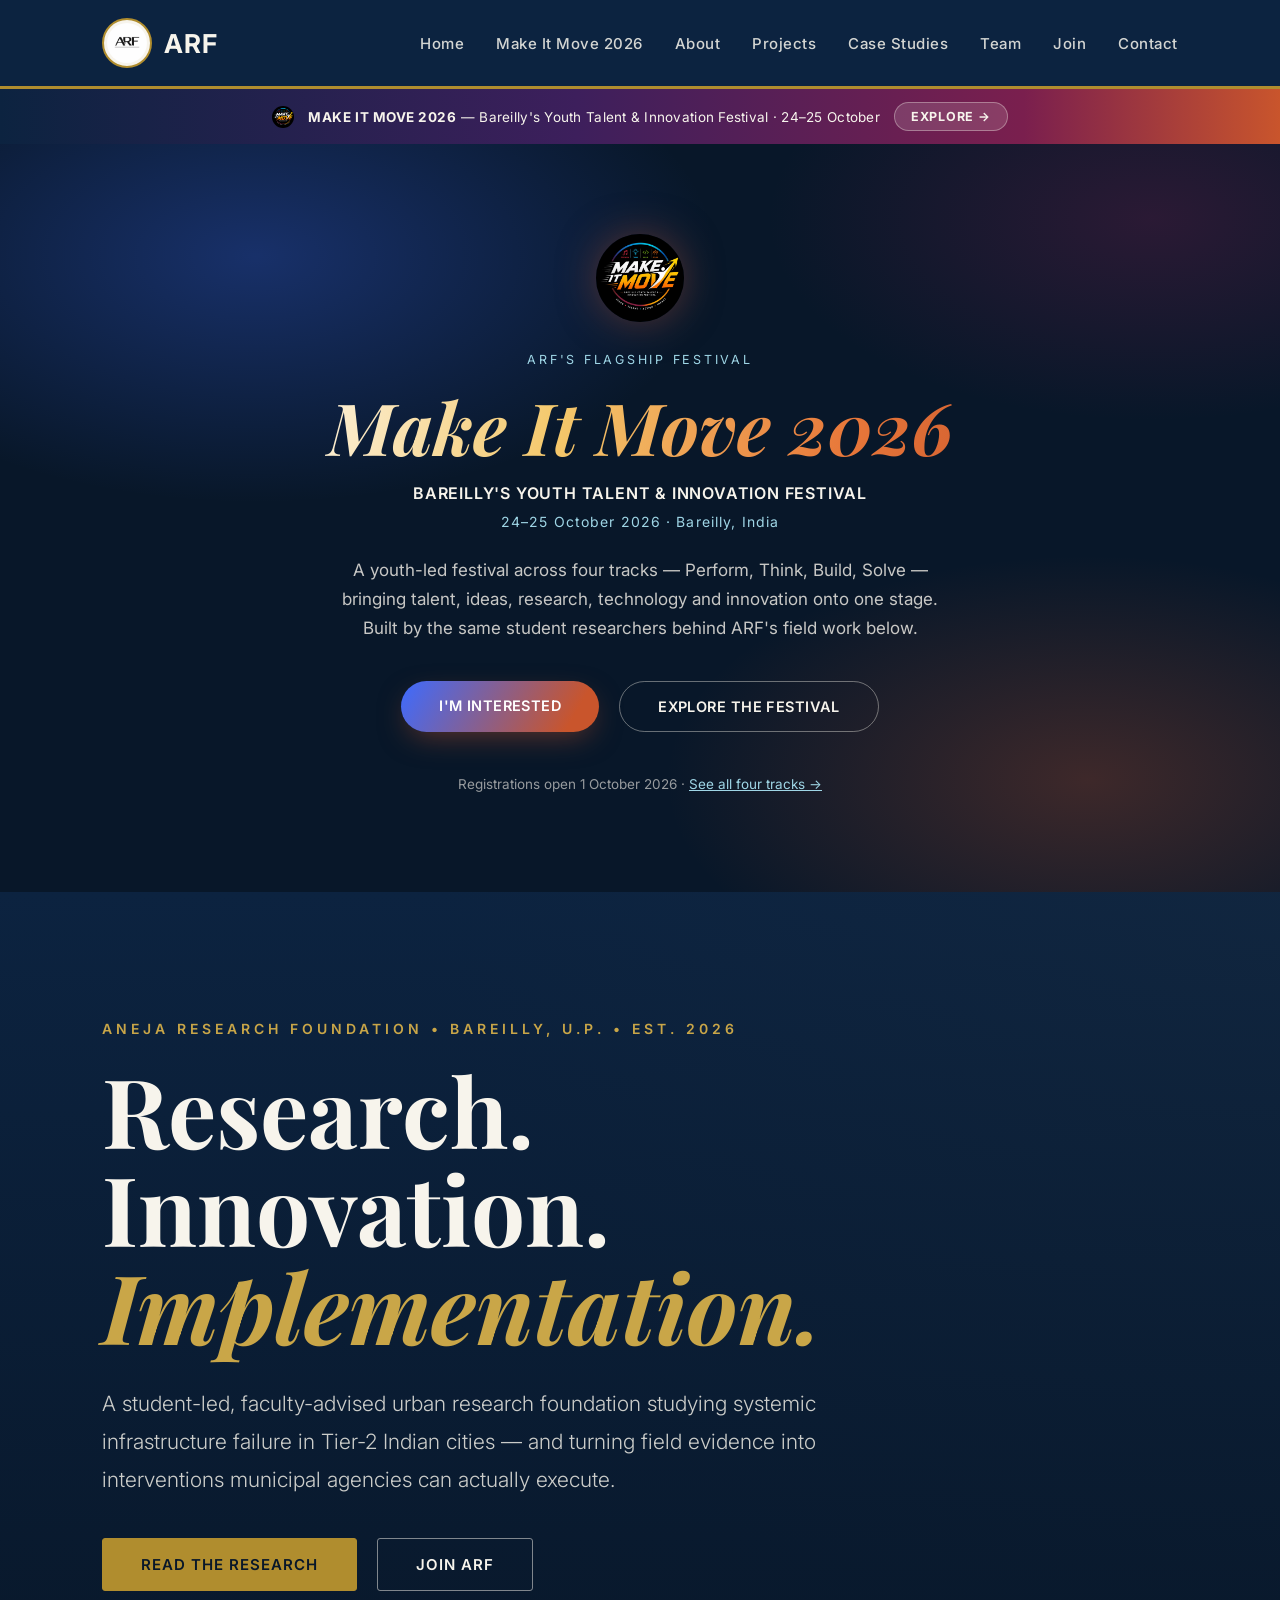
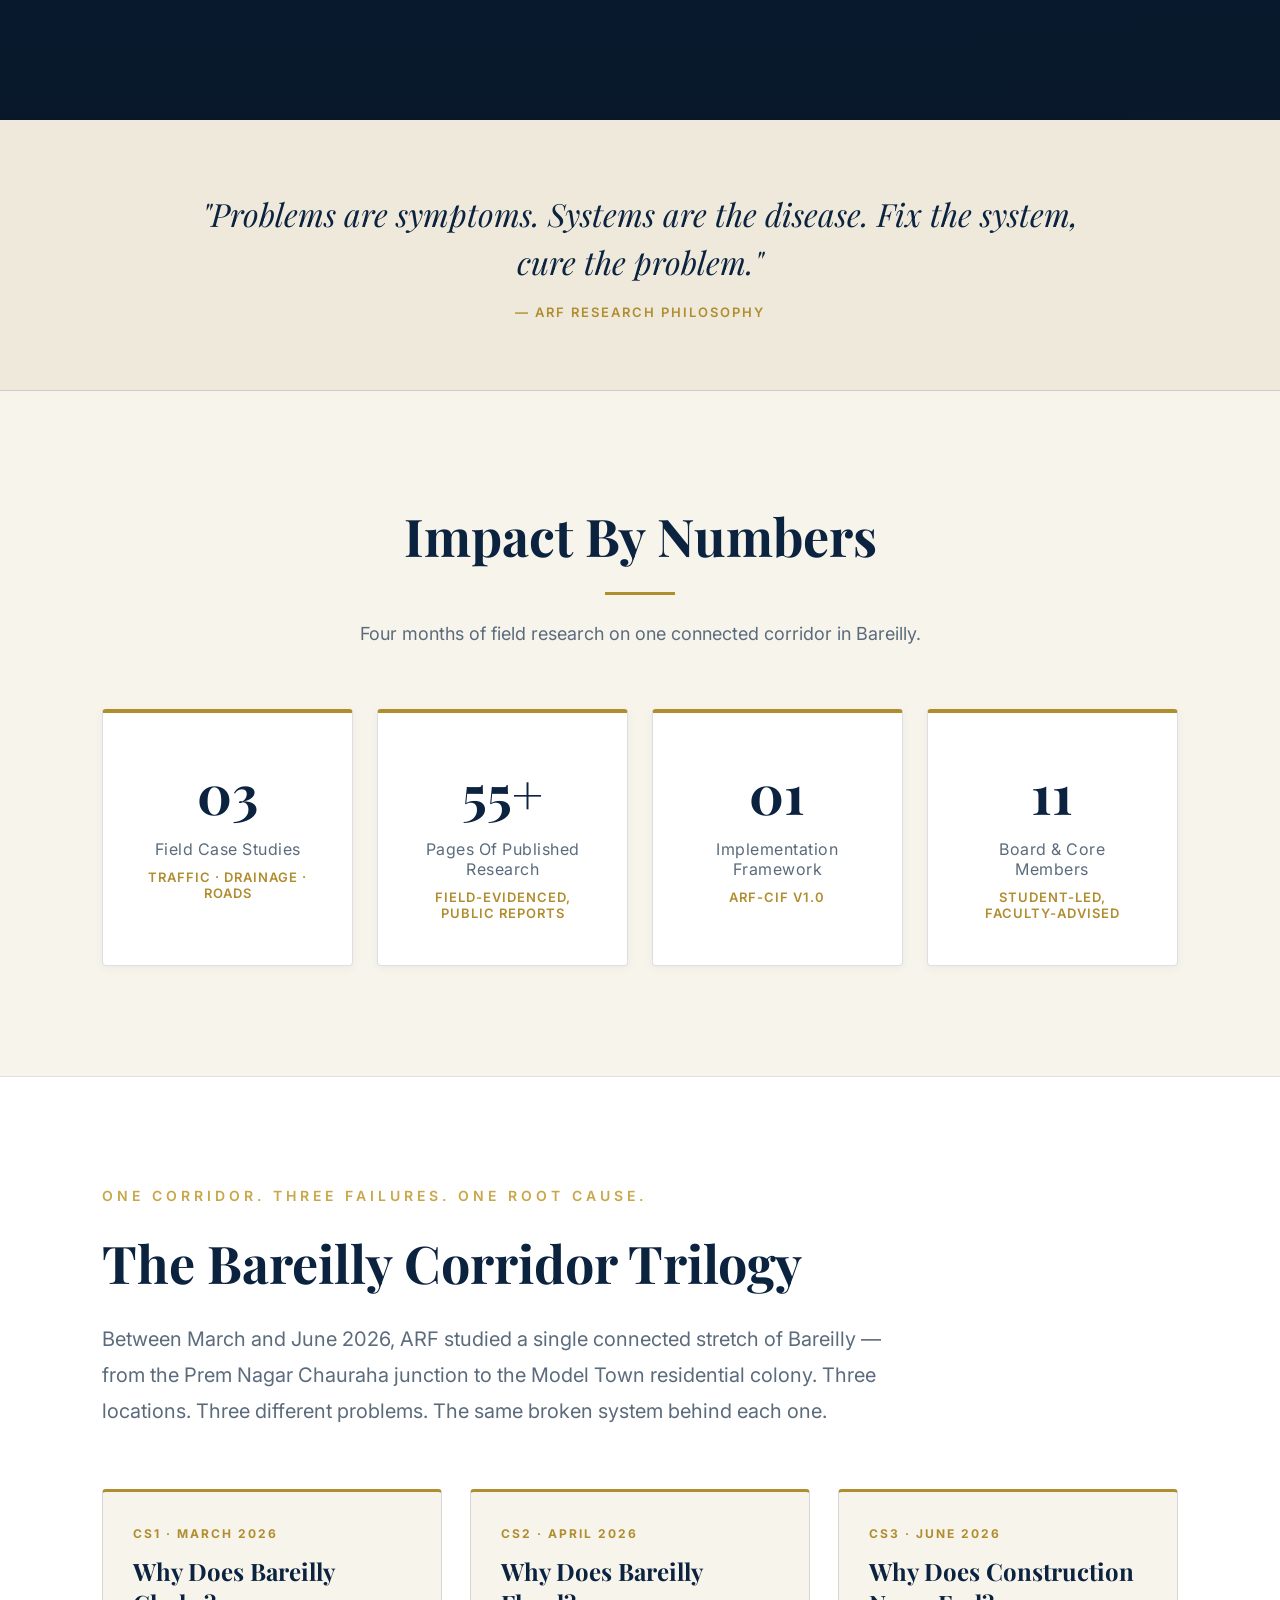
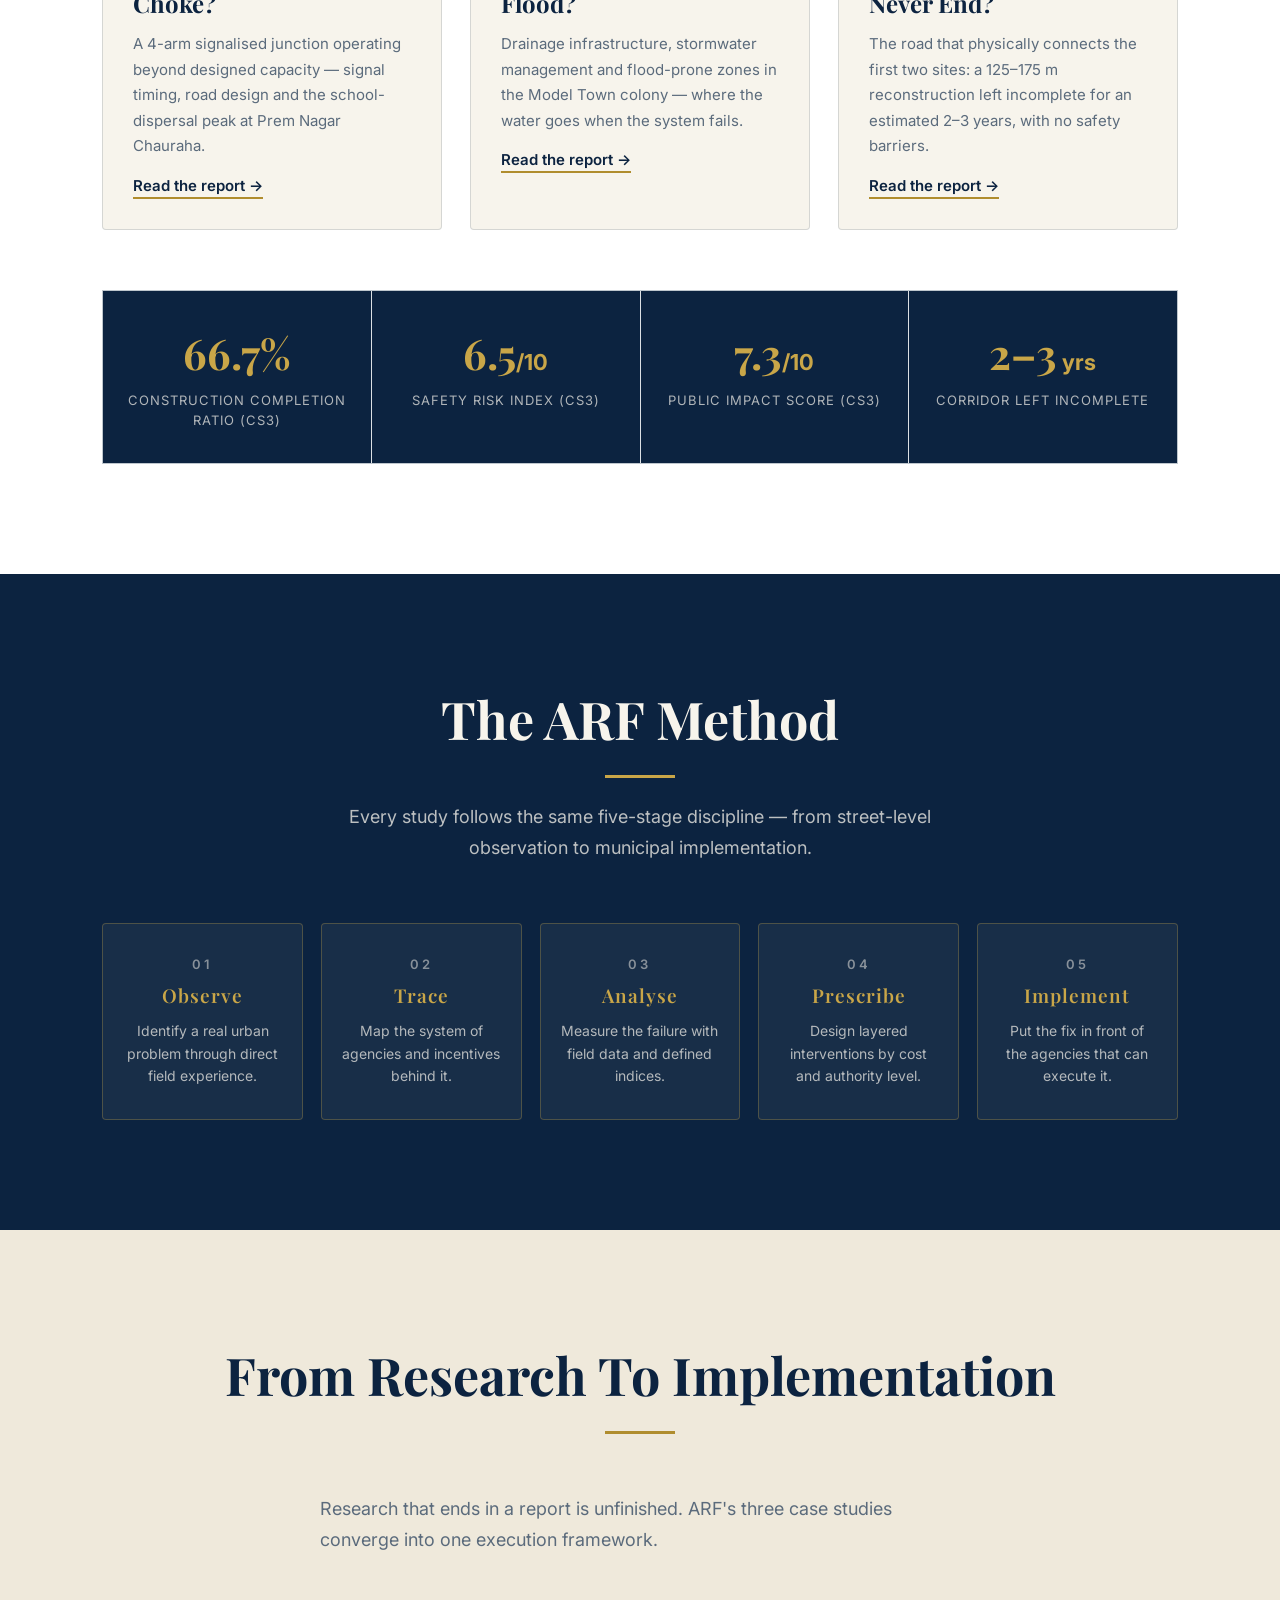
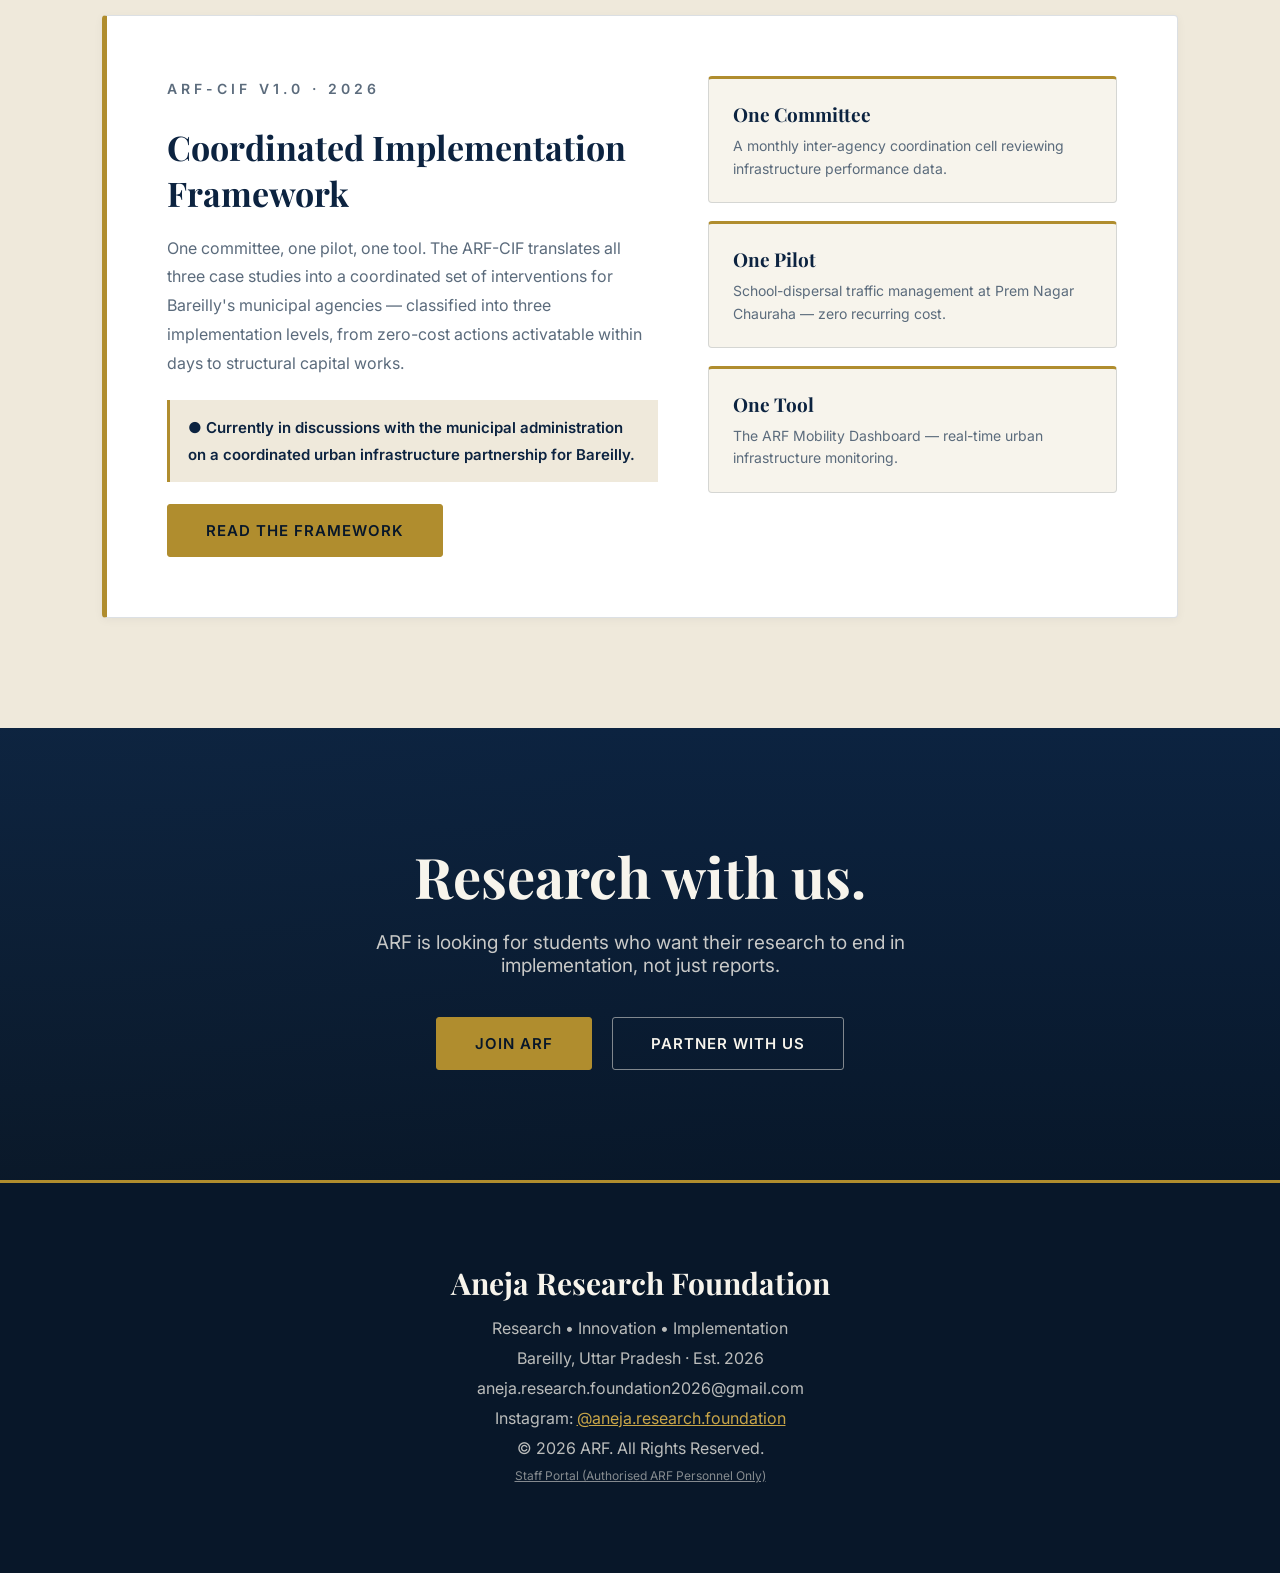
==== commit ab620ca2: "Add Instagram link to the main site footer Same @aneja.research.foundation handle already used on th" ====
--- a/index.html
+++ b/index.html
@@ -7,7 +7,7 @@
 <title>ARF | Aneja Research Foundation</title>
 <meta name="description" content="Aneja Research Foundation — student-led urban policy and infrastructure research in Bareilly, Uttar Pradesh.">
 <meta name="google-site-verification" content="LkjACRxrYb9B6HC1Onu0-SIcSR54yR_yEcL183w3D84">
-<link rel="stylesheet" href="style.css?v=2">
+<link rel="stylesheet" href="style.css?v=3">
 </head>
 
 <body>
@@ -260,6 +260,8 @@
 
 <p>aneja.research.foundation2026@gmail.com</p>
 
+<p>Instagram: <a href="https://instagram.com/aneja.research.foundation" target="_blank" rel="noopener" style="color:var(--gold-bright);">@aneja.research.foundation</a></p>
+
 <p>© 2026 ARF. All Rights Reserved.</p>
 
 <p style="font-size:12px;"><a href="staff.html" style="color:inherit;opacity:.7;">Staff Portal (Authorised ARF Personnel Only)</a></p>
--- a/style.css
+++ b/style.css
@@ -887,3 +887,105 @@
   .mim-spotlight{padding:70px 6% 70px;}
   .mim-research-grid{grid-template-columns:1fr;gap:22px;}
 }
+
+/* ============================================================
+   TEAM ORG CHART — three-tier flowchart (Leadership / Heads / Assistants)
+   ============================================================ */
+.org-chart{
+  padding:20px 6% 80px;
+  overflow-x:auto;
+}
+.org-chart-inner{
+  min-width:1180px;
+  max-width:1400px;
+  margin:0 auto;
+}
+
+.org-tier1{
+  display:flex;justify-content:center;gap:28px;flex-wrap:wrap;
+  margin-bottom:0;
+}
+.org-node{
+  background:var(--navy);
+  border:1px solid var(--gold);
+  border-radius:6px;
+  padding:20px 26px;
+  text-align:center;
+  min-width:190px;
+}
+.org-node h4{
+  font-family:'Playfair Display',serif;
+  font-size:18px;
+  color:var(--ivory);
+  margin-bottom:6px;
+  font-weight:600;
+}
+.org-node p{
+  font-size:11.5px;
+  color:var(--gold-bright);
+  text-transform:uppercase;
+  letter-spacing:1.2px;
+  font-weight:600;
+}
+.org-node.lead{box-shadow:0 8px 24px rgba(12,35,64,.18);}
+
+.org-connector-v{
+  width:1px;height:34px;
+  background:var(--gold);
+  margin:0 auto;
+}
+.org-connector-h{
+  height:1px;
+  background:var(--gold);
+  margin:0 auto;
+}
+
+.org-tier2{
+  display:flex;
+  gap:18px;
+  padding-top:0;
+}
+.org-dept{
+  flex:1;
+  min-width:150px;
+  display:flex;
+  flex-direction:column;
+  align-items:center;
+}
+.org-dept-tick{
+  width:1px;height:24px;
+  background:var(--line);
+}
+.org-node.head{
+  background:var(--ivory-soft);
+  border:1px solid var(--navy);
+  min-width:150px;
+  width:100%;
+}
+.org-node.head h4{color:var(--navy);font-size:15px;}
+.org-node.head p{color:var(--muted);font-weight:500;letter-spacing:.6px;}
+
+.org-node.assistant{
+  background:transparent;
+  border:1px dashed var(--line);
+  min-width:150px;
+  width:100%;
+  padding:14px 18px;
+}
+.org-node.assistant h4{color:var(--navy);font-size:13.5px;}
+.org-node.assistant p{color:var(--muted);font-size:10.5px;}
+
+.org-legend{
+  display:flex;gap:26px;justify-content:center;flex-wrap:wrap;
+  margin-top:36px;
+  font-size:12px;color:var(--muted);
+}
+.org-legend span{display:inline-flex;align-items:center;gap:8px;}
+.org-legend i{width:14px;height:14px;border-radius:3px;display:inline-block;}
+.org-legend .sw-lead{background:var(--navy);border:1px solid var(--gold);}
+.org-legend .sw-head{background:var(--ivory-soft);border:1px solid var(--navy);}
+.org-legend .sw-assist{background:transparent;border:1px dashed var(--line);}
+
+@media (max-width:900px){
+  .org-chart-inner{min-width:1000px;}
+}
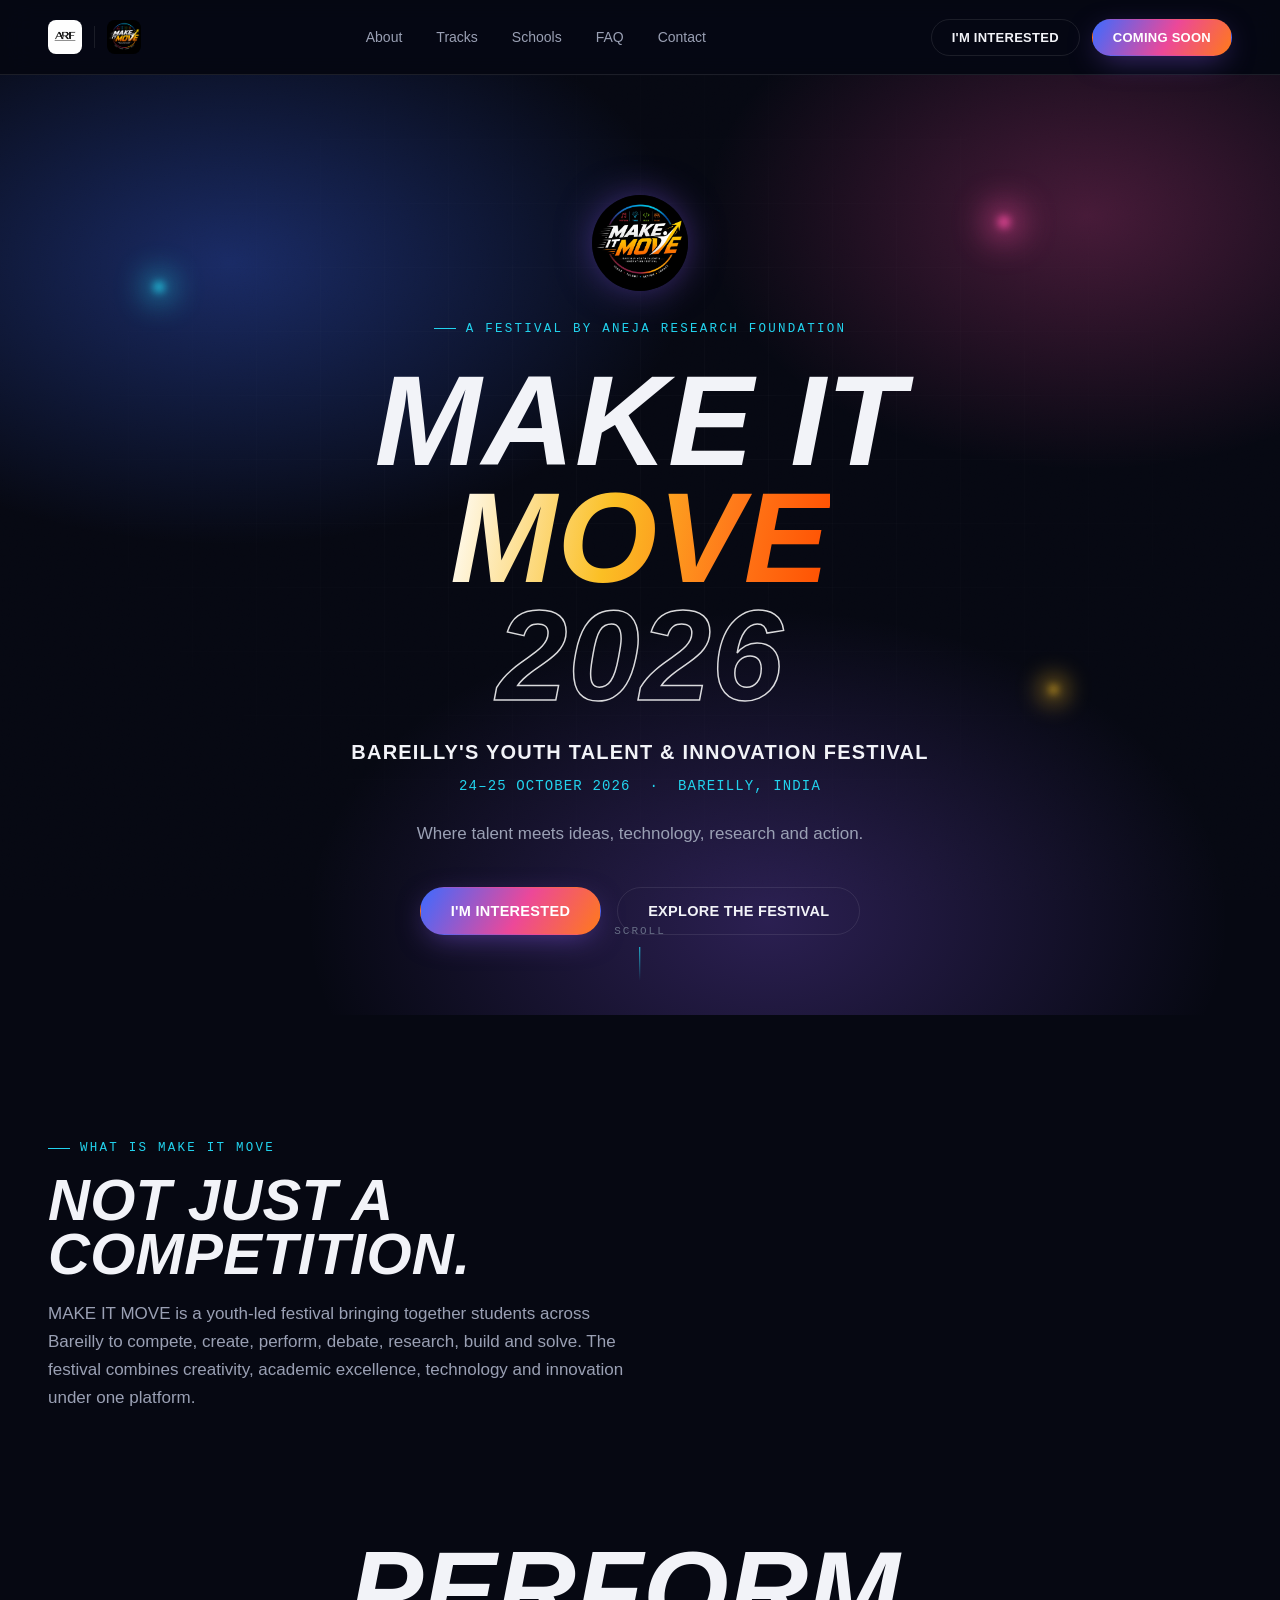
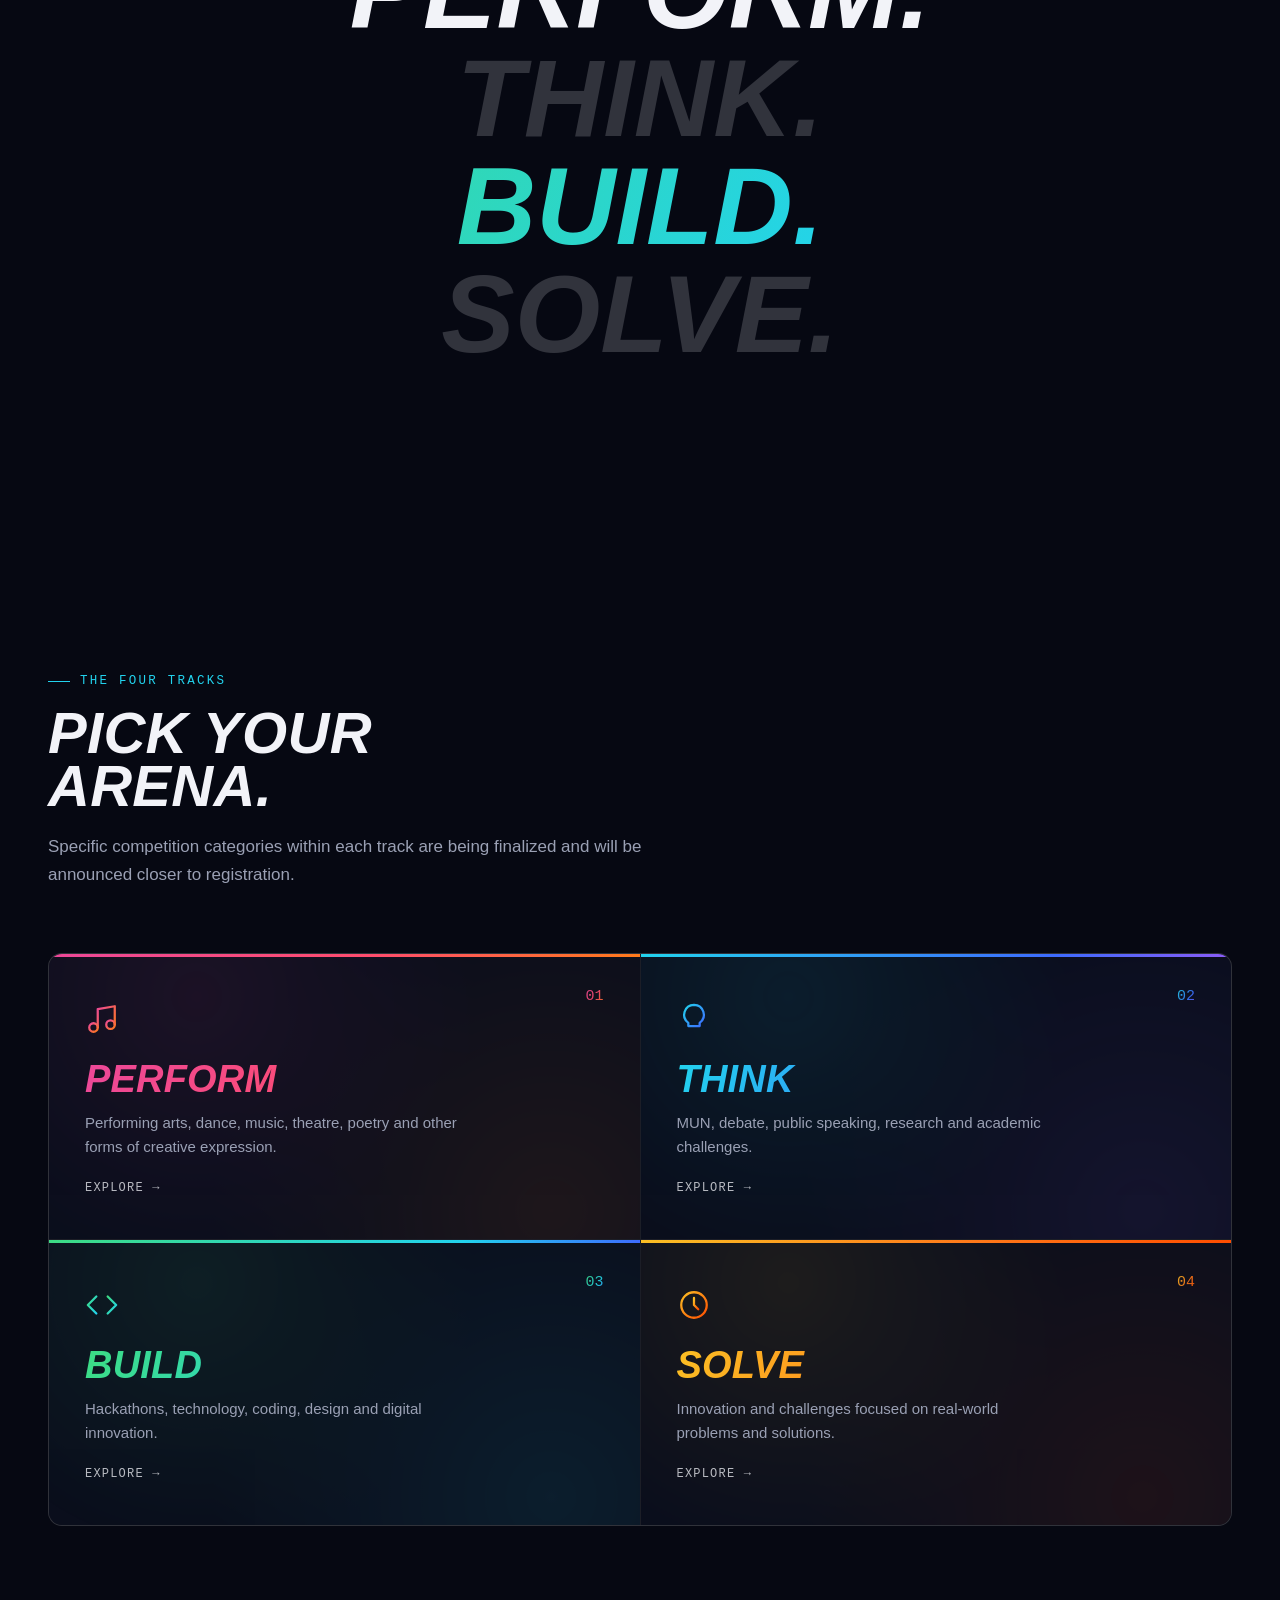
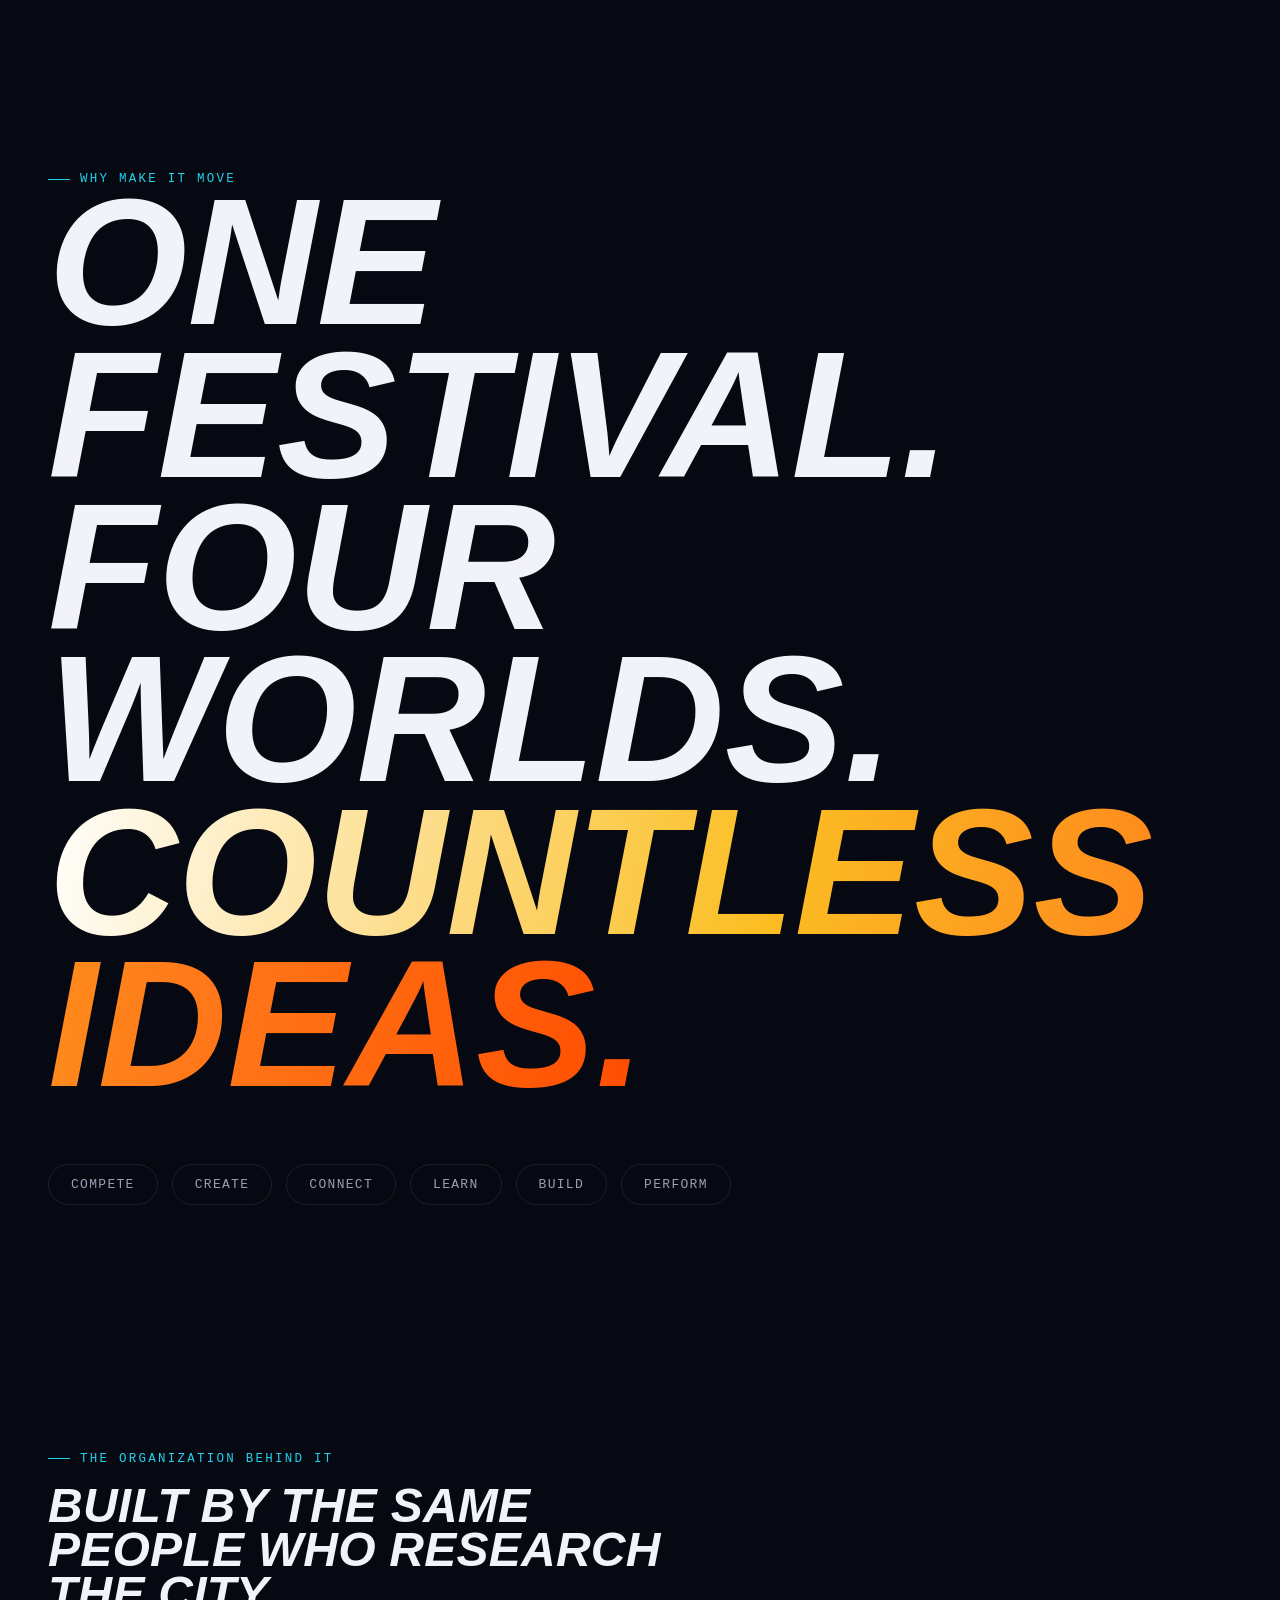
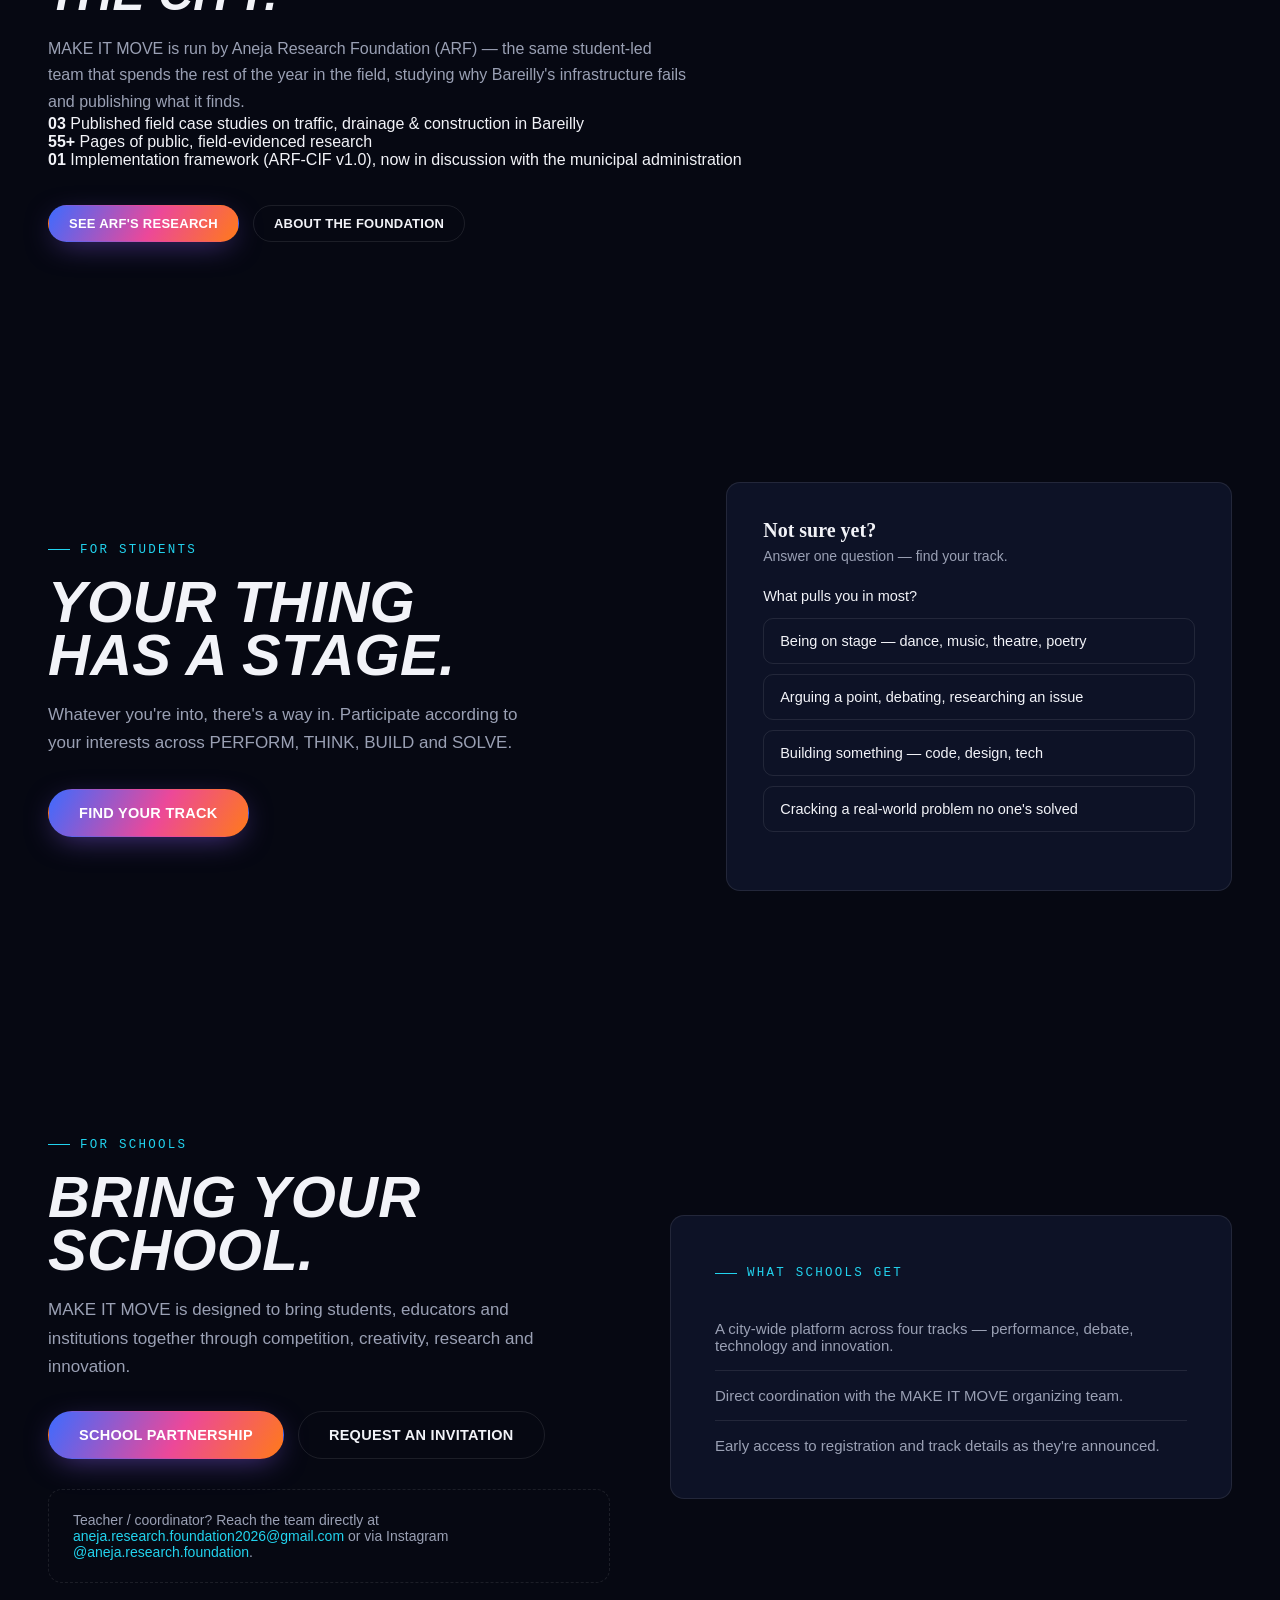
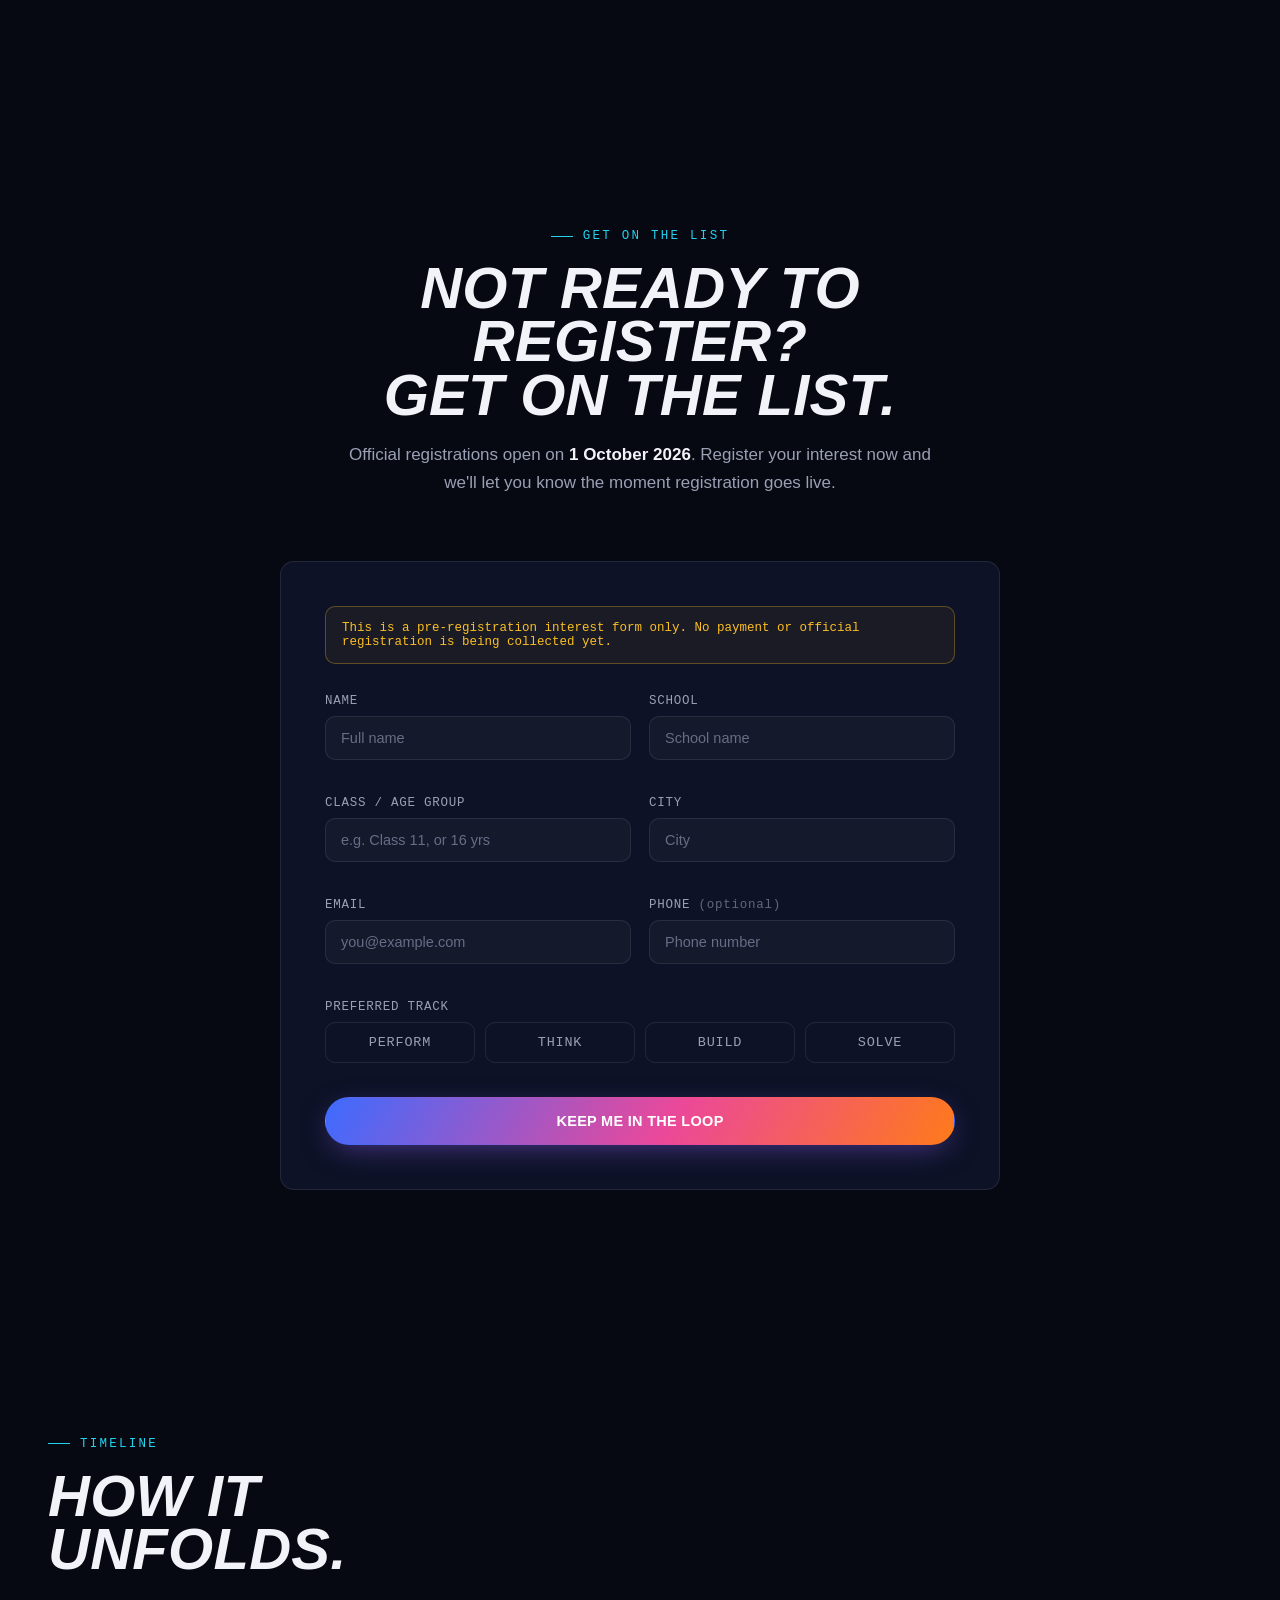
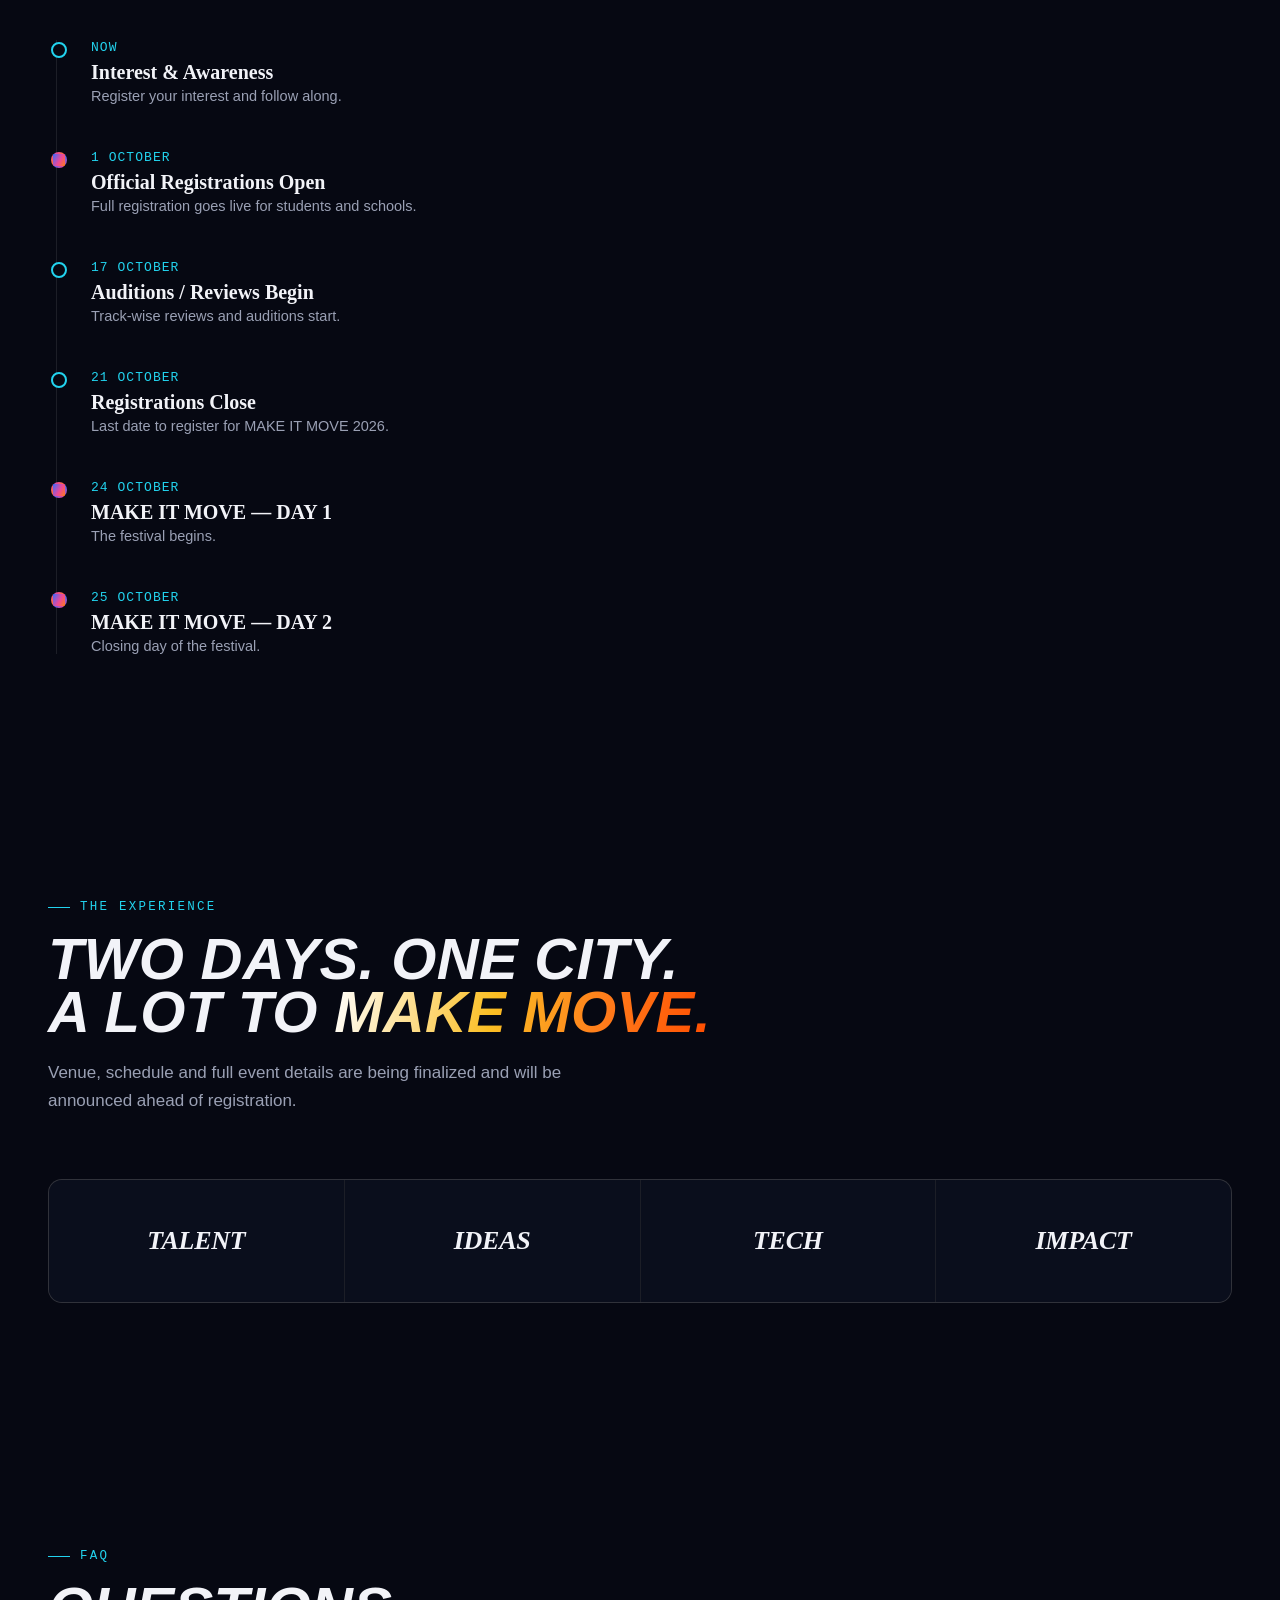
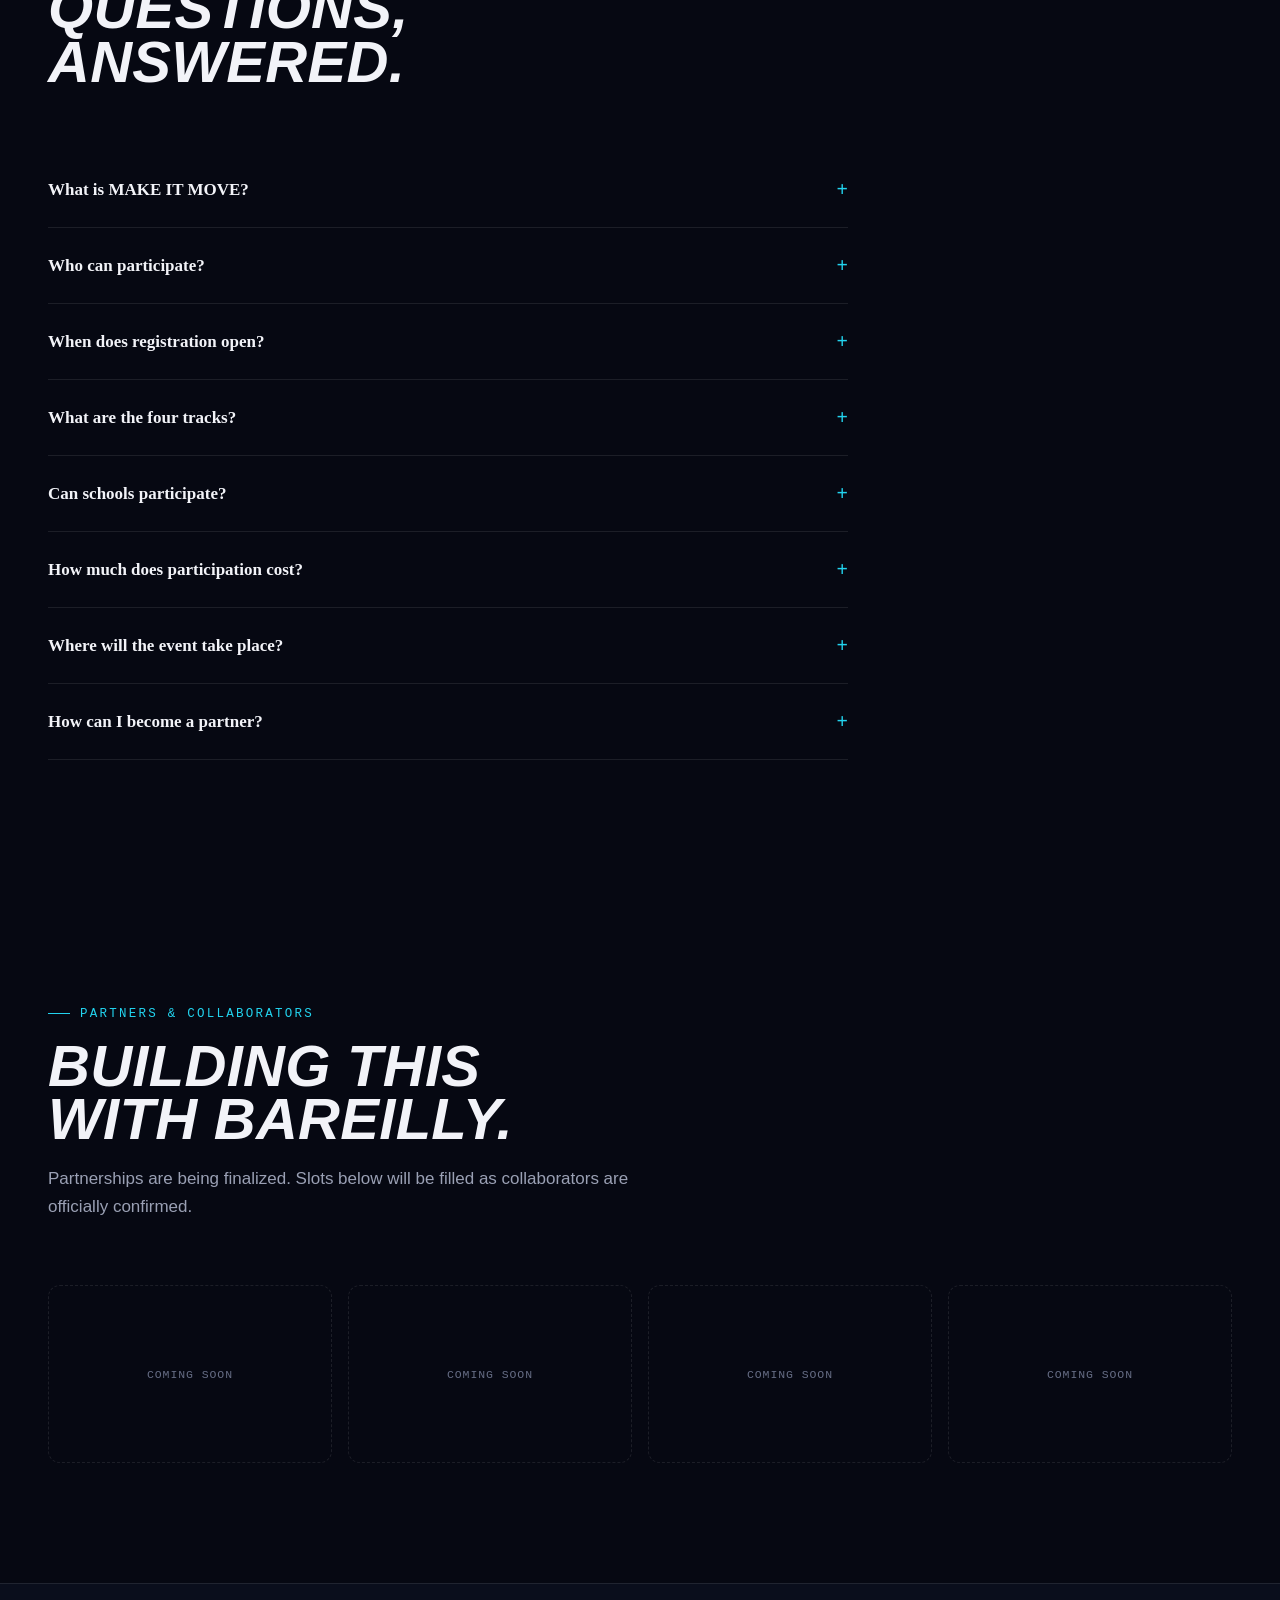
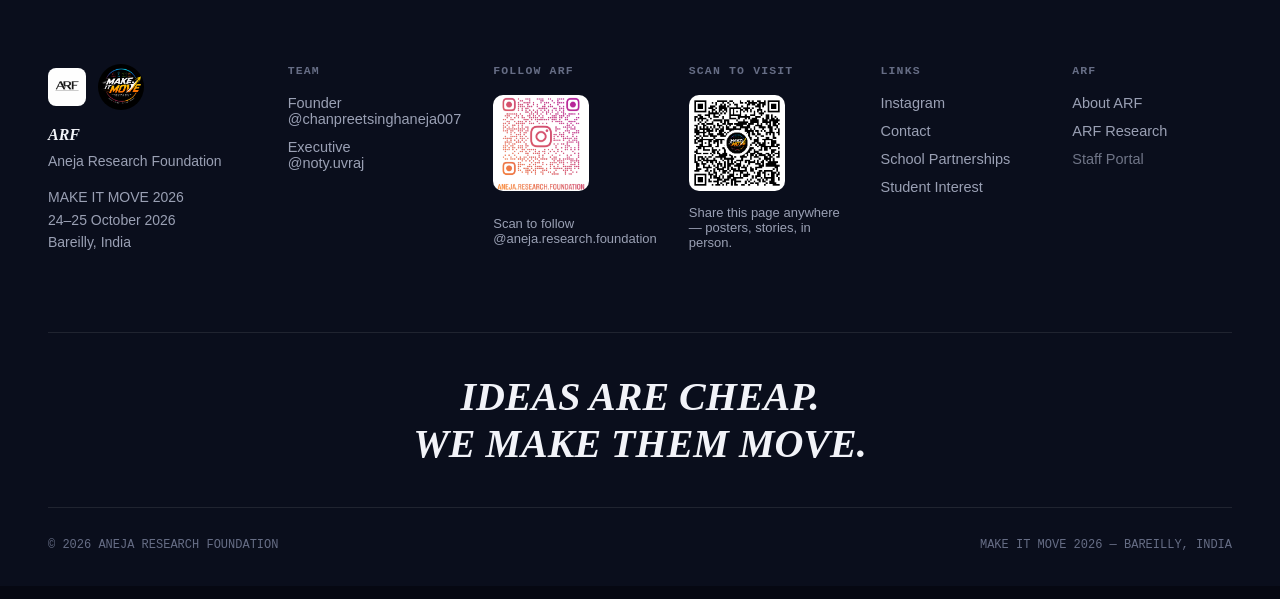
==== commit 5b6bc160: "Make MAKE IT MOVE the site's homepage for the festival season For the run-up to MAKE IT MOVE 2026, t" ====
--- a/index.html
+++ b/index.html
@@ -1,272 +1,532 @@
 <!DOCTYPE html>
-
 <html lang="en">
 <head>
 <meta charset="UTF-8">
 <meta name="viewport" content="width=device-width, initial-scale=1.0">
-<title>ARF | Aneja Research Foundation</title>
-<meta name="description" content="Aneja Research Foundation — student-led urban policy and infrastructure research in Bareilly, Uttar Pradesh.">
+<title>MAKE IT MOVE 2026 | Bareilly's Youth Talent &amp; Innovation Festival</title>
+<meta name="description" content="MAKE IT MOVE 2026 — a youth-led festival in Bareilly bringing together talent, ideas, research, technology and innovation across four tracks: Perform, Think, Build, Solve. 24–25 October 2026.">
 <meta name="google-site-verification" content="LkjACRxrYb9B6HC1Onu0-SIcSR54yR_yEcL183w3D84">
-<link rel="stylesheet" href="style.css?v=3">
+
+<!-- Open Graph -->
+<meta property="og:title" content="MAKE IT MOVE 2026 — Bareilly's Youth Talent &amp; Innovation Festival">
+<meta property="og:description" content="Where talent meets ideas, technology, research and action. 24–25 October 2026, Bareilly, India. By Aneja Research Foundation.">
+<meta property="og:type" content="website">
+<meta property="og:image" content="images/logo.jpeg">
+<meta property="og:url" content="https://singhchanpreet802-source.github.io/arf-website/">
+<link rel="canonical" href="https://singhchanpreet802-source.github.io/arf-website/">
+
+<!-- Twitter -->
+<meta name="twitter:card" content="summary_large_image">
+<meta name="twitter:title" content="MAKE IT MOVE 2026">
+<meta name="twitter:description" content="Bareilly's youth talent &amp; innovation festival. 24–25 October 2026.">
+<meta name="twitter:image" content="images/logo.jpeg">
+
+<link rel="stylesheet" href="mim-style.css?v=7">
 </head>
-
 <body>
 
+<!-- ================= NAV ================= -->
 <nav class="navbar">
-
-<div class="logo">
-<img src="images/logo.jpeg" alt="ARF Logo">
-<span>ARF</span>
+  <div class="wrap">
+    <a href="research.html" class="nav-brand">
+      <img src="images/logo.jpeg" alt="ARF — Aneja Research Foundation logo">
+      <div class="divider"></div>
+      <img src="images/mim-logo.png" alt="MAKE IT MOVE 2026 logo" class="mim-logo-mark">
+    </a>
+
+    <ul class="nav-links">
+      <li><a href="#about">About</a></li>
+      <li><a href="#tracks">Tracks</a></li>
+      <li><a href="#schools">Schools</a></li>
+      <li><a href="#faq">FAQ</a></li>
+      <li><a href="#contact">Contact</a></li>
+    </ul>
+
+    <div class="nav-cta">
+      <a href="#interest" class="btn btn-ghost btn-sm">I'M INTERESTED</a>
+      <a href="#interest" class="btn btn-primary btn-sm">COMING SOON</a>
+      <button class="nav-toggle" id="navToggle" aria-label="Open menu">
+        <span></span>
+      </button>
+    </div>
+  </div>
+</nav>
+
+<div class="mobile-menu" id="mobileMenu">
+  <a href="#about" class="mob-link">About</a>
+  <a href="#tracks" class="mob-link">Tracks</a>
+  <a href="#schools" class="mob-link">Schools</a>
+  <a href="#faq" class="mob-link">FAQ</a>
+  <a href="#contact" class="mob-link">Contact</a>
+  <div class="mob-cta">
+    <a href="#interest" class="btn btn-primary btn-block">I'M INTERESTED</a>
+    <a href="#interest" class="btn btn-ghost btn-block">COMING SOON</a>
+  </div>
 </div>
 
-<ul>
-<li><a href="index.html">Home</a></li>
-<li><a href="make-it-move.html">Make It Move 2026</a></li>
-<li><a href="about.html">About</a></li>
-<li><a href="projects.html">Projects</a></li>
-<li><a href="case-studies.html">Case Studies</a></li>
-<li><a href="team.html">Team</a></li>
-<li><a href="join.html">Join</a></li>
-<li><a href="contact.html">Contact</a></li>
-</ul>
-
-</nav>
-
-<a href="make-it-move.html" class="mim-banner">
-<img src="images/mim-logo.png" alt="MAKE IT MOVE 2026 logo">
-<span class="mim-banner-text"><strong>MAKE IT MOVE 2026</strong> — Bareilly's Youth Talent &amp; Innovation Festival · 24&ndash;25 October</span>
-<span class="mim-banner-cta">Explore &rarr;</span>
-</a>
-
-<section class="mim-spotlight">
-<div class="mim-spotlight-inner reveal">
-<img src="images/mim-logo.png" alt="MAKE IT MOVE 2026 logo" class="mim-spotlight-logo">
-<p class="mim-eyebrow">ARF'S FLAGSHIP FESTIVAL</p>
-<h2>Make It Move 2026</h2>
-<p class="mim-spotlight-sub">Bareilly's Youth Talent &amp; Innovation Festival</p>
-<p class="mim-spotlight-date">24&ndash;25 October 2026 · Bareilly, India</p>
-<p class="mim-spotlight-desc">
-A youth-led festival across four tracks — Perform, Think, Build, Solve —
-bringing talent, ideas, research, technology and innovation onto one stage.
-Built by the same student researchers behind ARF's field work below.
-</p>
-<div class="hero-buttons">
-<a href="make-it-move.html#interest" class="mim-btn mim-btn-primary">I'm Interested</a>
-<a href="make-it-move.html" class="mim-btn mim-btn-ghost">Explore The Festival</a>
-</div>
-</div>
-<p class="mim-spotlight-note">Registrations open 1 October 2026 · <a href="make-it-move.html#tracks">See all four tracks →</a></p>
-</section>
-
+<!-- ================= HERO ================= -->
 <section class="hero">
-
-<div class="hero-content reveal">
-
-<p class="tagline">ANEJA RESEARCH FOUNDATION • BAREILLY, U.P. • EST. 2026</p>
-
-<h1>
-Research.<br>
-Innovation.<br>
-<span>Implementation.</span>
-</h1>
-
-<p class="description">
-A student-led, faculty-advised urban research foundation studying
-systemic infrastructure failure in Tier-2 Indian cities — and turning
-field evidence into interventions municipal agencies can actually execute.
-</p>
-
-<div class="hero-buttons">
-<a href="case-studies.html" class="btn gold-btn">Read The Research</a>
-<a href="join.html" class="btn dark-btn">Join ARF</a>
-</div>
-
-</div>
-
-</section>
-
-<div class="quote-band reveal">
-<blockquote>
-"Problems are symptoms. Systems are the disease.
-Fix the system, cure the problem."
-</blockquote>
-<p class="quote-attrib">— ARF Research Philosophy</p>
-</div>
-
-<section class="impact">
-
-<h2>Impact By Numbers</h2>
-<p class="section-lede">Four months of field research on one connected corridor in Bareilly.</p>
-
-<div class="impact-grid reveal">
-
-<div class="card">
-<h3>03</h3>
-<p>Field Case Studies</p>
-<span class="card-note">Traffic · Drainage · Roads</span>
-</div>
-
-<div class="card">
-<h3>55+</h3>
-<p>Pages Of Published Research</p>
-<span class="card-note">Field-evidenced, public reports</span>
-</div>
-
-<div class="card">
-<h3>01</h3>
-<p>Implementation Framework</p>
-<span class="card-note">ARF-CIF v1.0</span>
-</div>
-
-<div class="card">
-<h3>11</h3>
-<p>Board & Core Members</p>
-<span class="card-note">Student-led, faculty-advised</span>
-</div>
-
-</div>
-
-</section>
-
-<section class="story">
-
-<div class="story-inner reveal">
-
-<p class="tagline">ONE CORRIDOR. THREE FAILURES. ONE ROOT CAUSE.</p>
-
-<h2>The Bareilly Corridor Trilogy</h2>
-
-<p class="story-text">
-Between March and June 2026, ARF studied a single connected stretch of
-Bareilly — from the Prem Nagar Chauraha junction to the Model Town
-residential colony. Three locations. Three different problems.
-The same broken system behind each one.
-</p>
-
-<div class="timeline">
-
-<div class="timeline-item">
-<span class="timeline-marker">CS1 · MARCH 2026</span>
-<h3>Why Does Bareilly Choke?</h3>
-<p>
-A 4-arm signalised junction operating beyond designed capacity —
-signal timing, road design and the school-dispersal peak at
-Prem Nagar Chauraha.
-</p>
-<a href="ARF-CS1-TRAFFIC-FINAL.pdf" target="_blank" class="text-link">Read the report →</a>
-</div>
-
-<div class="timeline-item">
-<span class="timeline-marker">CS2 · APRIL 2026</span>
-<h3>Why Does Bareilly Flood?</h3>
-<p>
-Drainage infrastructure, stormwater management and flood-prone
-zones in the Model Town colony — where the water goes when
-the system fails.
-</p>
-<a href="ARF-CS2-DRAINAGE.pdf" target="_blank" class="text-link">Read the report →</a>
-</div>
-
-<div class="timeline-item">
-<span class="timeline-marker">CS3 · JUNE 2026</span>
-<h3>Why Does Construction Never End?</h3>
-<p>
-The road that physically connects the first two sites: a 125–175 m
-reconstruction left incomplete for an estimated 2–3 years, with no
-safety barriers.
-</p>
-<a href="ARF-CS3-CONSTRUCTION.pdf" target="_blank" class="text-link">Read the report →</a>
-</div>
-
-</div>
-
-<div class="field-stats reveal">
-<div><strong>66.7%</strong><span>Construction Completion Ratio (CS3)</span></div>
-<div><strong>6.5<em>/10</em></strong><span>Safety Risk Index (CS3)</span></div>
-<div><strong>7.3<em>/10</em></strong><span>Public Impact Score (CS3)</span></div>
-<div><strong>2–3<em> yrs</em></strong><span>Corridor Left Incomplete</span></div>
-</div>
-
-</div>
-
-</section>
-
-<section class="research">
-
-<h2>The ARF Method</h2>
-<p class="section-lede light">Every study follows the same five-stage discipline — from street-level observation to municipal implementation.</p>
-
-<div class="method-grid reveal">
-
-<div><span class="step-num">01</span>Observe<p>Identify a real urban problem through direct field experience.</p></div>
-<div><span class="step-num">02</span>Trace<p>Map the system of agencies and incentives behind it.</p></div>
-<div><span class="step-num">03</span>Analyse<p>Measure the failure with field data and defined indices.</p></div>
-<div><span class="step-num">04</span>Prescribe<p>Design layered interventions by cost and authority level.</p></div>
-<div><span class="step-num">05</span>Implement<p>Put the fix in front of the agencies that can execute it.</p></div>
-
-</div>
-
-</section>
-
-<section class="cases">
-
-<h2>From Research To Implementation</h2>
-<p class="section-lede">Research that ends in a report is unfinished. ARF's three case studies converge into one execution framework.</p>
-
-<div class="cif-band reveal">
-
-<div class="cif-text">
-<p class="tagline">ARF-CIF v1.0 · 2026</p>
-<h3>Coordinated Implementation Framework</h3>
-<p>
-One committee, one pilot, one tool. The ARF-CIF translates all three
-case studies into a coordinated set of interventions for Bareilly's
-municipal agencies — classified into three implementation levels, from
-zero-cost actions activatable within days to structural capital works.
-</p>
-<p class="status-line">
-● Currently in discussions with the municipal administration on a
-coordinated urban infrastructure partnership for Bareilly.
-</p>
-<a href="ARF-CIF-v1.0-2026.pdf" target="_blank" class="btn gold-btn">Read The Framework</a>
-</div>
-
-<div class="cif-pillars">
-<div><h4>One Committee</h4><p>A monthly inter-agency coordination cell reviewing infrastructure performance data.</p></div>
-<div><h4>One Pilot</h4><p>School-dispersal traffic management at Prem Nagar Chauraha — zero recurring cost.</p></div>
-<div><h4>One Tool</h4><p>The ARF Mobility Dashboard — real-time urban infrastructure monitoring.</p></div>
-</div>
-
-</div>
-
-</section>
-
-<section class="cta-band reveal">
-<h2>Research with us.</h2>
-<p>ARF is looking for students who want their research to end in implementation, not just reports.</p>
-<div class="hero-buttons center">
-<a href="join.html" class="btn gold-btn">Join ARF</a>
-<a href="contact.html" class="btn dark-btn">Partner With Us</a>
-</div>
-</section>
-
-<footer>
-
-<h3>Aneja Research Foundation</h3>
-
-<p>Research • Innovation • Implementation</p>
-
-<p>Bareilly, Uttar Pradesh · Est. 2026</p>
-
-<p>aneja.research.foundation2026@gmail.com</p>
-
-<p>Instagram: <a href="https://instagram.com/aneja.research.foundation" target="_blank" rel="noopener" style="color:var(--gold-bright);">@aneja.research.foundation</a></p>
-
-<p>© 2026 ARF. All Rights Reserved.</p>
-
-<p style="font-size:12px;"><a href="staff.html" style="color:inherit;opacity:.7;">Staff Portal (Authorised ARF Personnel Only)</a></p>
-
+  <div class="hero-bg"></div>
+  <div class="hero-lines"></div>
+  <div class="hero-orb orb-1"></div>
+  <div class="hero-orb orb-2"></div>
+  <div class="hero-orb orb-3"></div>
+
+  <div class="wrap hero-content">
+    <img src="images/mim-logo.png" alt="MAKE IT MOVE 2026 logo" class="hero-logo reveal in">
+    <span class="eyebrow hero-eyebrow">A FESTIVAL BY ANEJA RESEARCH FOUNDATION</span>
+    <h1>MAKE IT <span class="grad-text">MOVE</span><span class="line2">2026</span></h1>
+    <p class="sub">Bareilly's Youth Talent &amp; Innovation Festival</p>
+    <p class="datecity">24–25 OCTOBER 2026 &nbsp;·&nbsp; BAREILLY, INDIA</p>
+    <p class="desc">Where talent meets ideas, technology, research and action.</p>
+    <div class="hero-buttons">
+      <a href="#interest" class="btn btn-primary">I'M INTERESTED</a>
+      <a href="#about" class="btn btn-ghost">EXPLORE THE FESTIVAL</a>
+    </div>
+  </div>
+
+  <div class="hero-scroll"><span>SCROLL</span><span class="bar"></span></div>
+</section>
+
+<!-- ================= ABOUT / WHAT IS MIM ================= -->
+<section id="about">
+  <div class="wrap">
+    <div class="section-head reveal">
+      <span class="eyebrow">WHAT IS MAKE IT MOVE</span>
+      <h2>NOT JUST A<br>COMPETITION.</h2>
+      <p>MAKE IT MOVE is a youth-led festival bringing together students across Bareilly to compete, create, perform, debate, research, build and solve. The festival combines creativity, academic excellence, technology and innovation under one platform.</p>
+    </div>
+
+    <div class="statement-block reveal">
+      <div class="stack" id="statementStack">
+        <span class="track-perform">PERFORM.</span>
+        <span class="track-think">THINK.</span>
+        <span class="track-build">BUILD.</span>
+        <span class="track-solve">SOLVE.</span>
+      </div>
+    </div>
+  </div>
+</section>
+
+<!-- ================= TRACKS ================= -->
+<section id="tracks">
+  <div class="wrap">
+    <div class="section-head reveal">
+      <span class="eyebrow">THE FOUR TRACKS</span>
+      <h2>PICK YOUR<br>ARENA.</h2>
+      <p>Specific competition categories within each track are being finalized and will be announced closer to registration.</p>
+    </div>
+
+    <div class="tracks-grid reveal">
+      <a class="track-card track-perform" href="perform.html">
+        <span class="track-num">01</span>
+        <div class="track-icon">
+          <svg viewBox="0 0 24 24" fill="none" stroke-width="1.6" stroke-linecap="round" stroke-linejoin="round">
+            <defs><linearGradient id="grad-perform" x1="0" y1="0" x2="1" y2="1"><stop offset="0%" stop-color="var(--magenta)"/><stop offset="100%" stop-color="var(--orange)"/></linearGradient></defs>
+            <path d="M9 18V5l12-2v13" stroke="url(#grad-perform)"></path><circle cx="6" cy="18" r="3" stroke="url(#grad-perform)"></circle><circle cx="18" cy="16" r="3" stroke="url(#grad-perform)"></circle>
+          </svg>
+        </div>
+        <h3>PERFORM</h3>
+        <p>Performing arts, dance, music, theatre, poetry and other forms of creative expression.</p>
+        <span class="track-explore">EXPLORE →</span>
+      </a>
+
+      <a class="track-card track-think" href="think.html">
+        <span class="track-num">02</span>
+        <div class="track-icon">
+          <svg viewBox="0 0 24 24" fill="none" stroke-width="1.6" stroke-linecap="round" stroke-linejoin="round">
+            <defs><linearGradient id="grad-think" x1="0" y1="0" x2="1" y2="1"><stop offset="0%" stop-color="var(--cyan)"/><stop offset="100%" stop-color="var(--blue)"/></linearGradient></defs>
+            <path d="M12 2a7 7 0 0 0-4 12.7V17h8v-2.3A7 7 0 0 0 12 2z" stroke="url(#grad-think)"></path><path d="M9 21h6" stroke="url(#grad-think)"></path><path d="M10 17v2" stroke="url(#grad-think)"></path><path d="M14 17v2" stroke="url(#grad-think)"></path>
+          </svg>
+        </div>
+        <h3>THINK</h3>
+        <p>MUN, debate, public speaking, research and academic challenges.</p>
+        <span class="track-explore">EXPLORE →</span>
+      </a>
+
+      <a class="track-card track-build" href="build.html">
+        <span class="track-num">03</span>
+        <div class="track-icon">
+          <svg viewBox="0 0 24 24" fill="none" stroke-width="1.6" stroke-linecap="round" stroke-linejoin="round">
+            <defs><linearGradient id="grad-build" x1="0" y1="0" x2="1" y2="1"><stop offset="0%" stop-color="var(--green)"/><stop offset="100%" stop-color="var(--cyan)"/></linearGradient></defs>
+            <polyline points="16 18 22 12 16 6" stroke="url(#grad-build)"></polyline><polyline points="8 6 2 12 8 18" stroke="url(#grad-build)"></polyline>
+          </svg>
+        </div>
+        <h3>BUILD</h3>
+        <p>Hackathons, technology, coding, design and digital innovation.</p>
+        <span class="track-explore">EXPLORE →</span>
+      </a>
+
+      <a class="track-card track-solve" href="solve.html">
+        <span class="track-num">04</span>
+        <div class="track-icon">
+          <svg viewBox="0 0 24 24" fill="none" stroke-width="1.6" stroke-linecap="round" stroke-linejoin="round">
+            <defs><linearGradient id="grad-solve" x1="0" y1="0" x2="1" y2="1"><stop offset="0%" stop-color="var(--amber)"/><stop offset="100%" stop-color="var(--orange-deep)"/></linearGradient></defs>
+            <circle cx="12" cy="12" r="9" stroke="url(#grad-solve)"></circle><path d="M12 7v5l3 3" stroke="url(#grad-solve)"></path>
+          </svg>
+        </div>
+        <h3>SOLVE</h3>
+        <p>Innovation and challenges focused on real-world problems and solutions.</p>
+        <span class="track-explore">EXPLORE →</span>
+      </a>
+    </div>
+  </div>
+</section>
+
+<!-- ================= WHY MIM ================= -->
+<section>
+  <div class="wrap">
+    <div class="section-head reveal">
+      <span class="eyebrow">WHY MAKE IT MOVE</span>
+      <div class="why-hero-num">ONE FESTIVAL.<br>FOUR WORLDS.<br><span class="grad-text">COUNTLESS IDEAS.</span></div>
+    </div>
+
+    <div class="why-words reveal">
+      <span class="why-word">COMPETE</span>
+      <span class="why-word">CREATE</span>
+      <span class="why-word">CONNECT</span>
+      <span class="why-word">LEARN</span>
+      <span class="why-word">BUILD</span>
+      <span class="why-word">PERFORM</span>
+    </div>
+  </div>
+</section>
+
+<!-- ================= POWERED BY ARF RESEARCH ================= -->
+<section>
+  <div class="wrap">
+    <div class="mim-research-band reveal">
+      <span class="eyebrow">THE ORGANIZATION BEHIND IT</span>
+      <h2 style="font-size:clamp(30px,4.6vw,48px);margin-top:18px;">BUILT BY THE SAME<br>PEOPLE WHO RESEARCH<br>THE CITY.</h2>
+      <p style="color:var(--muted);font-size:16px;margin-top:20px;max-width:640px;line-height:1.65;">
+        MAKE IT MOVE is run by Aneja Research Foundation (ARF) — the same student-led team that spends the rest of the year in the field, studying why Bareilly's infrastructure fails and publishing what it finds.
+      </p>
+
+      <div class="mim-research-grid">
+        <div class="mim-research-stat">
+          <strong>03</strong>
+          <span>Published field case studies on traffic, drainage &amp; construction in Bareilly</span>
+        </div>
+        <div class="mim-research-stat">
+          <strong>55+</strong>
+          <span>Pages of public, field-evidenced research</span>
+        </div>
+        <div class="mim-research-stat">
+          <strong>01</strong>
+          <span>Implementation framework (ARF-CIF v1.0), now in discussion with the municipal administration</span>
+        </div>
+      </div>
+
+      <div style="margin-top:36px;display:flex;gap:14px;flex-wrap:wrap;">
+        <a href="case-studies.html" class="btn btn-primary btn-sm">SEE ARF'S RESEARCH</a>
+        <a href="about.html" class="btn btn-ghost btn-sm">ABOUT THE FOUNDATION</a>
+      </div>
+    </div>
+  </div>
+</section>
+
+<!-- ================= FOR STUDENTS ================= -->
+<section>
+  <div class="wrap">
+    <div class="students-wrap">
+      <div class="reveal">
+        <span class="eyebrow">FOR STUDENTS</span>
+        <h2 style="font-size:clamp(34px,5.4vw,58px);margin-top:18px;">YOUR THING<br>HAS A STAGE.</h2>
+        <p style="color:var(--muted);font-size:17px;margin-top:20px;max-width:480px;line-height:1.65;">Whatever you're into, there's a way in. Participate according to your interests across PERFORM, THINK, BUILD and SOLVE.</p>
+        <a href="#tracks" class="btn btn-primary" style="margin-top:32px;">FIND YOUR TRACK</a>
+      </div>
+
+      <div class="quiz-card reveal">
+        <h4>Not sure yet?</h4>
+        <p class="hint">Answer one question — find your track.</p>
+        <p style="font-size:14.5px;margin-bottom:14px;">What pulls you in most?</p>
+        <div class="quiz-options" id="quizOptions">
+          <div class="quiz-opt" data-track="PERFORM">Being on stage — dance, music, theatre, poetry</div>
+          <div class="quiz-opt" data-track="THINK">Arguing a point, debating, researching an issue</div>
+          <div class="quiz-opt" data-track="BUILD">Building something — code, design, tech</div>
+          <div class="quiz-opt" data-track="SOLVE">Cracking a real-world problem no one's solved</div>
+        </div>
+        <div class="quiz-result" id="quizResult">
+          <p style="font-size:13px;color:var(--muted);text-transform:uppercase;letter-spacing:.08em;font-family:'JetBrains Mono',monospace;">Your track</p>
+          <div class="track-name" id="quizTrackName">PERFORM</div>
+          <a href="#interest" class="btn btn-ghost btn-sm">REGISTER INTEREST</a>
+        </div>
+      </div>
+    </div>
+  </div>
+</section>
+
+<!-- ================= FOR SCHOOLS ================= -->
+<section id="schools">
+  <div class="wrap">
+    <div class="schools-wrap">
+      <div class="reveal">
+        <span class="eyebrow">FOR SCHOOLS</span>
+        <h2 style="font-size:clamp(34px,5.4vw,58px);margin-top:18px;">BRING YOUR<br>SCHOOL.</h2>
+        <p style="color:var(--muted);font-size:17px;margin-top:20px;max-width:520px;line-height:1.65;">MAKE IT MOVE is designed to bring students, educators and institutions together through competition, creativity, research and innovation.</p>
+        <div class="school-cta-row">
+          <a href="#interest" class="btn btn-primary">SCHOOL PARTNERSHIP</a>
+          <a href="#interest" class="btn btn-ghost">REQUEST AN INVITATION</a>
+        </div>
+        <div class="coord-box">
+          Teacher / coordinator? Reach the team directly at
+          <a href="mailto:aneja.research.foundation2026@gmail.com">aneja.research.foundation2026@gmail.com</a>
+          or via Instagram <a href="https://instagram.com/aneja.research.foundation" target="_blank" rel="noopener">@aneja.research.foundation</a>.
+        </div>
+      </div>
+      <div class="reveal" style="border:1px solid var(--line);border-radius:var(--radius);padding:44px;background:var(--panel);">
+        <span class="eyebrow" style="margin-bottom:20px;">WHAT SCHOOLS GET</span>
+        <ul style="list-style:none;margin-top:20px;display:flex;flex-direction:column;gap:16px;">
+          <li style="border-bottom:1px solid var(--line);padding-bottom:16px;font-size:15px;color:var(--muted);">A city-wide platform across four tracks — performance, debate, technology and innovation.</li>
+          <li style="border-bottom:1px solid var(--line);padding-bottom:16px;font-size:15px;color:var(--muted);">Direct coordination with the MAKE IT MOVE organizing team.</li>
+          <li style="font-size:15px;color:var(--muted);">Early access to registration and track details as they're announced.</li>
+        </ul>
+      </div>
+    </div>
+  </div>
+</section>
+
+<!-- ================= INTEREST FORM ================= -->
+<section id="interest">
+  <div class="wrap">
+    <div class="section-head center reveal">
+      <span class="eyebrow" style="justify-content:center;">GET ON THE LIST</span>
+      <h2>NOT READY TO REGISTER?<br>GET ON THE LIST.</h2>
+      <p class="center">Official registrations open on <strong style="color:var(--ink);">1 October 2026</strong>. Register your interest now and we'll let you know the moment registration goes live.</p>
+    </div>
+
+    <div class="form-card reveal">
+      <p class="form-note">This is a pre-registration interest form only. No payment or official registration is being collected yet.</p>
+
+      <form id="interestForm">
+        <div class="form-grid">
+          <div class="field">
+            <label for="f-name">Name</label>
+            <input id="f-name" name="name" type="text" placeholder="Full name" required>
+          </div>
+          <div class="field">
+            <label for="f-school">School</label>
+            <input id="f-school" name="school" type="text" placeholder="School name" required>
+          </div>
+          <div class="field">
+            <label for="f-class">Class / Age Group</label>
+            <input id="f-class" name="classAge" type="text" placeholder="e.g. Class 11, or 16 yrs" required>
+          </div>
+          <div class="field">
+            <label for="f-city">City</label>
+            <input id="f-city" name="city" type="text" placeholder="City" required>
+          </div>
+          <div class="field">
+            <label for="f-email">Email</label>
+            <input id="f-email" name="email" type="email" placeholder="you@example.com" required>
+          </div>
+          <div class="field">
+            <label for="f-phone">Phone <span style="text-transform:none;opacity:.6;">(optional)</span></label>
+            <input id="f-phone" name="phone" type="tel" placeholder="Phone number">
+          </div>
+          <div class="field full">
+            <label>Preferred Track</label>
+            <div class="track-pick">
+              <label><input type="radio" name="track" value="PERFORM" required><span>PERFORM</span></label>
+              <label><input type="radio" name="track" value="THINK"><span>THINK</span></label>
+              <label><input type="radio" name="track" value="BUILD"><span>BUILD</span></label>
+              <label><input type="radio" name="track" value="SOLVE"><span>SOLVE</span></label>
+            </div>
+          </div>
+        </div>
+        <button type="submit" class="btn btn-primary btn-block" style="margin-top:8px;">KEEP ME IN THE LOOP</button>
+      </form>
+
+      <div class="form-success" id="formSuccess">
+        <div class="check">✦</div>
+        <h3 style="font-size:24px;margin-bottom:10px;">YOU'RE ON THE LIST.</h3>
+        <p style="color:var(--muted);font-size:15px;">We'll reach out when registration opens on 1 October 2026.</p>
+      </div>
+    </div>
+  </div>
+</section>
+
+<!-- ================= TIMELINE ================= -->
+<section>
+  <div class="wrap">
+    <div class="section-head reveal">
+      <span class="eyebrow">TIMELINE</span>
+      <h2>HOW IT<br>UNFOLDS.</h2>
+    </div>
+
+    <div class="timeline reveal">
+      <div class="tl-item">
+        <div class="tl-date">NOW</div>
+        <h4>Interest &amp; Awareness</h4>
+        <p>Register your interest and follow along.</p>
+      </div>
+      <div class="tl-item highlight">
+        <div class="tl-date">1 OCTOBER</div>
+        <h4>Official Registrations Open</h4>
+        <p>Full registration goes live for students and schools.</p>
+      </div>
+      <div class="tl-item">
+        <div class="tl-date">17 OCTOBER</div>
+        <h4>Auditions / Reviews Begin</h4>
+        <p>Track-wise reviews and auditions start.</p>
+      </div>
+      <div class="tl-item">
+        <div class="tl-date">21 OCTOBER</div>
+        <h4>Registrations Close</h4>
+        <p>Last date to register for MAKE IT MOVE 2026.</p>
+      </div>
+      <div class="tl-item highlight">
+        <div class="tl-date">24 OCTOBER</div>
+        <h4>MAKE IT MOVE — DAY 1</h4>
+        <p>The festival begins.</p>
+      </div>
+      <div class="tl-item highlight">
+        <div class="tl-date">25 OCTOBER</div>
+        <h4>MAKE IT MOVE — DAY 2</h4>
+        <p>Closing day of the festival.</p>
+      </div>
+    </div>
+  </div>
+</section>
+
+<!-- ================= EXPERIENCE TEASER ================= -->
+<section>
+  <div class="wrap">
+    <div class="section-head reveal">
+      <span class="eyebrow">THE EXPERIENCE</span>
+      <h2>TWO DAYS. ONE CITY.<br>A LOT TO <span class="grad-text">MAKE MOVE.</span></h2>
+      <p>Venue, schedule and full event details are being finalized and will be announced ahead of registration.</p>
+    </div>
+    <div class="teaser-words reveal">
+      <div class="teaser-word">TALENT</div>
+      <div class="teaser-word">IDEAS</div>
+      <div class="teaser-word">TECH</div>
+      <div class="teaser-word">IMPACT</div>
+    </div>
+  </div>
+</section>
+
+<!-- ================= FAQ ================= -->
+<section id="faq">
+  <div class="wrap">
+    <div class="section-head reveal">
+      <span class="eyebrow">FAQ</span>
+      <h2>QUESTIONS,<br>ANSWERED.</h2>
+    </div>
+
+    <div class="faq-list reveal" id="faqList">
+      <div class="faq-item">
+        <button class="faq-q">What is MAKE IT MOVE? <span class="plus">+</span></button>
+        <div class="faq-a"><p>A youth-led festival in Bareilly bringing together students to compete, create, perform, debate, research, build and solve across four tracks: Perform, Think, Build and Solve.</p></div>
+      </div>
+      <div class="faq-item">
+        <button class="faq-q">Who can participate? <span class="plus">+</span></button>
+        <div class="faq-a"><p>Students across Bareilly. Full eligibility and age-group details will be announced soon.</p></div>
+      </div>
+      <div class="faq-item">
+        <button class="faq-q">When does registration open? <span class="plus">+</span></button>
+        <div class="faq-a"><p>Official registrations open on 1 October 2026. You can register your interest now and get notified.</p></div>
+      </div>
+      <div class="faq-item">
+        <button class="faq-q">What are the four tracks? <span class="plus">+</span></button>
+        <div class="faq-a"><p>PERFORM (performing arts, dance, music, theatre, poetry), THINK (MUN, debate, public speaking, research), BUILD (hackathons, tech, coding, design) and SOLVE (real-world problem-solving challenges).</p></div>
+      </div>
+      <div class="faq-item">
+        <button class="faq-q">Can schools participate? <span class="plus">+</span></button>
+        <div class="faq-a"><p>Yes — schools can partner with MAKE IT MOVE. See the "For Schools" section above or request an invitation.</p></div>
+      </div>
+      <div class="faq-item">
+        <button class="faq-q">How much does participation cost? <span class="plus">+</span></button>
+        <div class="faq-a"><p>Details will be announced soon.</p></div>
+      </div>
+      <div class="faq-item">
+        <button class="faq-q">Where will the event take place? <span class="plus">+</span></button>
+        <div class="faq-a"><p>Details will be announced soon. The festival takes place in Bareilly, India on 24–25 October 2026.</p></div>
+      </div>
+      <div class="faq-item">
+        <button class="faq-q">How can I become a partner? <span class="plus">+</span></button>
+        <div class="faq-a"><p>Details will be announced soon. Reach out via <a href="mailto:aneja.research.foundation2026@gmail.com" style="color:var(--cyan);">email</a> to start a conversation.</p></div>
+      </div>
+    </div>
+  </div>
+</section>
+
+<!-- ================= PARTNERS ================= -->
+<section>
+  <div class="wrap">
+    <div class="section-head reveal">
+      <span class="eyebrow">PARTNERS &amp; COLLABORATORS</span>
+      <h2>BUILDING THIS<br>WITH BAREILLY.</h2>
+      <p>Partnerships are being finalized. Slots below will be filled as collaborators are officially confirmed.</p>
+    </div>
+    <div class="partners-grid reveal">
+      <div class="partner-slot">COMING SOON</div>
+      <div class="partner-slot">COMING SOON</div>
+      <div class="partner-slot">COMING SOON</div>
+      <div class="partner-slot">COMING SOON</div>
+    </div>
+  </div>
+</section>
+
+<!-- ================= FOOTER ================= -->
+<footer id="contact">
+  <div class="wrap">
+    <div class="footer-top">
+      <div class="footer-brand">
+        <div style="display:flex;align-items:center;gap:12px;margin-bottom:16px;">
+          <img src="images/logo.jpeg" alt="ARF logo" style="height:38px;width:38px;border-radius:8px;object-fit:cover;margin-bottom:0;">
+          <img src="images/mim-logo.png" alt="MAKE IT MOVE 2026 logo" style="height:46px;width:46px;border-radius:50%;object-fit:cover;margin-bottom:0;">
+        </div>
+        <h4>ARF</h4>
+        <p>Aneja Research Foundation</p>
+        <p style="margin-top:14px;">MAKE IT MOVE 2026<br>24–25 October 2026<br>Bareilly, India</p>
+      </div>
+
+      <div class="footer-col">
+        <h5>Team</h5>
+        <p>Founder<br><a href="https://instagram.com/chanpreetsinghaneja007" target="_blank" rel="noopener">@chanpreetsinghaneja007</a></p>
+        <p>Executive<br><a href="https://instagram.com/noty.uvraj" target="_blank" rel="noopener">@noty.uvraj</a></p>
+      </div>
+
+      <div class="footer-col">
+        <h5>Follow ARF</h5>
+        <a href="https://instagram.com/aneja.research.foundation" target="_blank" rel="noopener" style="display:inline-block;">
+          <img src="images/instagram-qr.png" alt="QR code to ARF Instagram — aneja.research.foundation" style="width:96px;height:96px;border-radius:10px;object-fit:cover;">
+        </a>
+        <p style="margin-top:10px;font-size:13px;">Scan to follow<br>@aneja.research.foundation</p>
+      </div>
+
+      <div class="footer-col">
+        <h5>Scan To Visit</h5>
+        <img src="images/website-qr.png" alt="QR code linking to the MAKE IT MOVE 2026 website" style="width:96px;height:96px;border-radius:10px;object-fit:cover;">
+        <p style="margin-top:10px;font-size:13px;">Share this page anywhere — posters, stories, in person.</p>
+      </div>
+
+      <div class="footer-col">
+        <h5>Links</h5>
+        <a href="https://instagram.com/aneja.research.foundation" target="_blank" rel="noopener">Instagram</a>
+        <a href="#contact">Contact</a>
+        <a href="#schools">School Partnerships</a>
+        <a href="#interest">Student Interest</a>
+      </div>
+
+      <div class="footer-col">
+        <h5>ARF</h5>
+        <a href="about.html">About ARF</a>
+        <a href="research.html">ARF Research</a>
+        <a href="staff.html" title="Authorised ARF Personnel Only" style="opacity:.7;">Staff Portal</a>
+      </div>
+    </div>
+
+    <div class="footer-final">IDEAS ARE CHEAP.<br>WE MAKE THEM MOVE.</div>
+
+    <div class="footer-bottom">
+      <span>© 2026 ANEJA RESEARCH FOUNDATION</span>
+      <span>MAKE IT MOVE 2026 — BAREILLY, INDIA</span>
+    </div>
+  </div>
 </footer>
 
+<script src="mim-script.js?v=2"></script>
 </body>
 </html>
--- a/mim-style.css
+++ b/mim-style.css
@@ -0,0 +1,910 @@
+@import url('https://fonts.googleapis.com/css2?family=Barlow+Condensed:ital,wght@0,700;0,800;1,700;1,800;1,900&family=Space+Grotesk:wght@400;500;600;700&family=JetBrains+Mono:wght@400;500&display=swap');
+
+:root{
+  --bg:#060812;
+  --bg-soft:#0a0e1c;
+  --panel:#0d1226;
+  --panel-2:rgba(255,255,255,0.035);
+  --line:rgba(255,255,255,0.09);
+  --ink:#f2f3f8;
+  --muted:#9aa0b4;
+  --muted-2:#666d85;
+  --blue:#3d6bff;
+  --violet:#8b5cf6;
+  --magenta:#ec4899;
+  --cyan:#22d3ee;
+  --amber:#fbbf24;
+  --orange:#ff7a1a;
+  --orange-deep:#ff4d00;
+  --green:#3ddc84;
+  --grad-1:linear-gradient(120deg,var(--blue),var(--magenta) 55%,var(--orange));
+  --grad-2:linear-gradient(120deg,var(--cyan),var(--blue));
+  --grad-move:linear-gradient(100deg,#ffffff 0%,var(--amber) 42%,var(--orange) 72%,var(--orange-deep) 100%);
+  --grad-arc:conic-gradient(from 200deg,var(--blue),var(--cyan) 25%,var(--magenta) 55%,var(--orange) 80%,var(--blue) 100%);
+  --grad-perform:linear-gradient(120deg,var(--magenta),#ff4d6d 55%,var(--orange));
+  --grad-think:linear-gradient(120deg,var(--cyan),var(--blue) 70%,var(--violet));
+  --grad-build:linear-gradient(120deg,var(--green),var(--cyan) 70%,var(--blue));
+  --grad-solve:linear-gradient(120deg,var(--amber),var(--orange) 55%,var(--orange-deep));
+  --radius:14px;
+}
+
+*{margin:0;padding:0;box-sizing:border-box;}
+
+html{scroll-behavior:smooth;}
+
+body{
+  background:var(--bg);
+  color:var(--ink);
+  font-family:'Space Grotesk',sans-serif;
+  overflow-x:hidden;
+  position:relative;
+}
+
+/* grain texture */
+body::before{
+  content:"";
+  position:fixed;
+  inset:0;
+  z-index:2;
+  pointer-events:none;
+  opacity:.05;
+  background-image:url("data:image/svg+xml,%3Csvg xmlns='http://www.w3.org/2000/svg' width='120' height='120'%3E%3Cfilter id='n'%3E%3CfeTurbulence type='fractalNoise' baseFrequency='0.85' numOctaves='3' stitchTiles='stitch'/%3E%3C/filter%3E%3Crect width='100%25' height='100%25' filter='url(%23n)'/%3E%3C/svg%3E");
+  mix-blend-mode:overlay;
+}
+
+::selection{background:var(--magenta);color:#fff;}
+
+.wrap{max-width:1240px;margin:0 auto;padding:0 28px;}
+
+h1,h2,h3,.display{
+  font-family:'Barlow Condensed',sans-serif;
+  font-weight:800;
+  font-style:italic;
+  text-transform:uppercase;
+  line-height:0.92;
+  letter-spacing:0.005em;
+}
+
+.eyebrow{
+  font-family:'JetBrains Mono',monospace;
+  font-size:12.5px;
+  letter-spacing:.18em;
+  text-transform:uppercase;
+  color:var(--cyan);
+  display:inline-flex;
+  align-items:center;
+  gap:10px;
+}
+.eyebrow::before{
+  content:"";
+  width:22px;height:1px;
+  background:var(--cyan);
+  display:inline-block;
+}
+
+.grad-text{
+  background:var(--grad-move);
+  -webkit-background-clip:text;
+  background-clip:text;
+  -webkit-text-fill-color:transparent;
+  color:transparent;
+}
+
+a{color:inherit;text-decoration:none;}
+
+/* ===== BUTTONS ===== */
+.btn{
+  display:inline-flex;
+  align-items:center;
+  gap:10px;
+  padding:15px 30px;
+  border-radius:999px;
+  font-family:'Space Grotesk',sans-serif;
+  font-weight:600;
+  font-size:14.5px;
+  letter-spacing:.02em;
+  cursor:pointer;
+  border:1px solid transparent;
+  transition:transform .25s ease, box-shadow .25s ease, background .25s ease, border-color .25s ease;
+  white-space:nowrap;
+}
+.btn:active{transform:scale(.97);}
+.btn-primary{
+  background:var(--grad-1);
+  color:#fff;
+  box-shadow:0 8px 30px -8px rgba(139,92,246,.55);
+}
+.btn-primary:hover{box-shadow:0 12px 40px -6px rgba(236,72,153,.6);transform:translateY(-2px);}
+.btn-ghost{
+  background:transparent;
+  border-color:var(--line);
+  color:var(--ink);
+}
+.btn-ghost:hover{border-color:var(--cyan);color:var(--cyan);}
+.btn-block{width:100%;justify-content:center;}
+.btn-sm{padding:10px 20px;font-size:13px;}
+
+/* ===== NAV ===== */
+.navbar{
+  position:sticky;top:0;z-index:500;
+  backdrop-filter:blur(16px) saturate(140%);
+  background:rgba(6,8,18,.72);
+  border-bottom:1px solid var(--line);
+}
+.navbar .wrap{
+  display:flex;align-items:center;justify-content:space-between;
+  height:74px;
+}
+.nav-brand{display:flex;align-items:center;gap:12px;}
+.nav-brand img{height:34px;width:34px;object-fit:cover;border-radius:8px;}
+.nav-brand .divider{width:1px;height:22px;background:var(--line);}
+.nav-brand .mim{
+  font-family:'Barlow Condensed',sans-serif;font-weight:800;font-style:italic;
+  font-size:14px;
+  letter-spacing:-.01em;
+}
+.nav-brand .mim span{color:var(--cyan);}
+.mim-logo-mark{
+  height:40px;width:40px;
+  border-radius:50%;
+  object-fit:cover;
+}
+
+.nav-links{display:flex;align-items:center;gap:34px;list-style:none;}
+.nav-links a{
+  font-size:14px;font-weight:500;color:var(--muted);
+  transition:color .2s ease;
+  position:relative;
+}
+.nav-links a:hover{color:var(--ink);}
+
+.nav-cta{display:flex;align-items:center;gap:12px;}
+
+.nav-toggle{
+  display:none;
+  width:42px;height:42px;
+  align-items:center;justify-content:center;
+  background:transparent;border:1px solid var(--line);border-radius:10px;
+  cursor:pointer;
+}
+.nav-toggle span{display:block;width:18px;height:1.5px;background:var(--ink);position:relative;}
+.nav-toggle span::before,.nav-toggle span::after{
+  content:"";position:absolute;left:0;width:18px;height:1.5px;background:var(--ink);transition:transform .2s ease;
+}
+.nav-toggle span::before{top:-6px;}
+.nav-toggle span::after{top:6px;}
+
+.mobile-menu{
+  display:none;
+  position:fixed;inset:74px 0 0 0;
+  background:var(--bg-soft);
+  z-index:499;
+  padding:30px 28px;
+  overflow-y:auto;
+}
+.mobile-menu.open{display:block;}
+.mobile-menu a{
+  display:block;
+  font-family:'Barlow Condensed',sans-serif;font-weight:800;font-style:italic;
+  font-size:26px;
+  text-transform:uppercase;
+  padding:16px 0;
+  border-bottom:1px solid var(--line);
+}
+.mobile-menu .mob-cta{margin-top:26px;display:flex;flex-direction:column;gap:12px;}
+
+/* ===== HERO ===== */
+.hero{
+  position:relative;
+  min-height:100svh;
+  display:flex;
+  align-items:center;
+  padding:120px 0 80px;
+  overflow:hidden;
+}
+.hero-bg{
+  position:absolute;inset:0;
+  z-index:0;
+  background:
+    radial-gradient(60% 50% at 18% 20%, rgba(61,107,255,.35), transparent 60%),
+    radial-gradient(50% 45% at 85% 15%, rgba(236,72,153,.28), transparent 60%),
+    radial-gradient(60% 55% at 60% 90%, rgba(139,92,246,.28), transparent 60%),
+    var(--bg);
+}
+.hero-lines{
+  position:absolute;inset:0;z-index:0;opacity:.5;
+  background-image:
+    linear-gradient(rgba(255,255,255,.045) 1px, transparent 1px),
+    linear-gradient(90deg, rgba(255,255,255,.045) 1px, transparent 1px);
+  background-size:64px 64px;
+  mask-image:radial-gradient(60% 60% at 50% 40%, black, transparent 90%);
+}
+.hero-orb{
+  position:absolute;
+  border-radius:50%;
+  filter:blur(4px);
+  z-index:0;
+  animation:float 9s ease-in-out infinite;
+}
+.orb-1{width:10px;height:10px;background:var(--cyan);top:22%;left:12%;box-shadow:0 0 30px 6px var(--cyan);}
+.orb-2{width:7px;height:7px;background:var(--amber);top:65%;left:82%;box-shadow:0 0 24px 6px var(--amber);animation-delay:-3s;}
+.orb-3{width:12px;height:12px;background:var(--magenta);top:15%;left:78%;box-shadow:0 0 34px 8px var(--magenta);animation-delay:-6s;}
+@keyframes float{
+  0%,100%{transform:translateY(0);}
+  50%{transform:translateY(-26px);}
+}
+
+.hero-content{position:relative;z-index:2;text-align:center;max-width:980px;margin:0 auto;}
+.hero-logo{
+  width:96px;height:96px;
+  border-radius:50%;
+  object-fit:cover;
+  margin:0 auto 24px;
+  display:block;
+  box-shadow:0 0 40px -6px rgba(139,92,246,.6);
+}
+.hero-eyebrow{justify-content:center;margin-bottom:26px;}
+.hero h1{
+  font-size:clamp(52px,10vw,128px);
+  margin-bottom:26px;
+}
+.hero h1 .line2{
+  -webkit-text-stroke:1.5px rgba(255,255,255,.85);
+  color:transparent;
+  display:block;
+}
+.hero .sub{
+  font-family:'Space Grotesk',sans-serif;
+  font-weight:600;
+  font-size:clamp(15px,2.4vw,20px);
+  letter-spacing:.06em;
+  color:var(--ink);
+  margin-bottom:14px;
+  text-transform:uppercase;
+}
+.hero .datecity{
+  font-family:'JetBrains Mono',monospace;
+  font-size:14px;
+  color:var(--cyan);
+  letter-spacing:.08em;
+  margin-bottom:26px;
+}
+.hero .desc{
+  font-size:17px;
+  color:var(--muted);
+  max-width:560px;
+  margin:0 auto 40px;
+  line-height:1.6;
+}
+.hero-buttons{display:flex;gap:16px;justify-content:center;flex-wrap:wrap;}
+
+.hero-scroll{
+  position:absolute;bottom:34px;left:50%;transform:translateX(-50%);
+  z-index:2;
+  font-family:'JetBrains Mono',monospace;
+  font-size:11px;
+  letter-spacing:.18em;
+  color:var(--muted-2);
+  display:flex;flex-direction:column;align-items:center;gap:10px;
+}
+.hero-scroll .bar{width:1px;height:34px;background:linear-gradient(var(--cyan),transparent);animation:scrolldown 1.8s ease-in-out infinite;}
+@keyframes scrolldown{0%{opacity:0;transform:translateY(0);}50%{opacity:1;}100%{opacity:0;transform:translateY(16px);}}
+
+/* ===== SECTION shell ===== */
+section{position:relative;padding:120px 0;}
+.section-head{max-width:760px;margin-bottom:64px;}
+.section-head h2{font-size:clamp(34px,5.4vw,58px);margin-top:18px;}
+.section-head p{color:var(--muted);font-size:17px;margin-top:20px;max-width:600px;line-height:1.65;}
+.center{text-align:center;margin-left:auto;margin-right:auto;}
+
+/* ===== WHAT IS MIM ===== */
+.statement-block{
+  padding:60px 0;
+  text-align:center;
+}
+.statement-block .stack{
+  font-family:'Barlow Condensed',sans-serif;font-weight:800;font-style:italic;
+  font-size:clamp(38px,9vw,110px);
+  line-height:.98;
+  text-transform:uppercase;
+}
+.statement-block .stack span{
+  display:block;
+  opacity:.18;
+  transition:opacity .5s ease, color .5s ease;
+}
+.statement-block .stack span.active{
+  opacity:1;
+  -webkit-background-clip:text;background-clip:text;-webkit-text-fill-color:transparent;color:transparent;
+}
+.statement-block .stack span.track-perform.active{background-image:var(--grad-perform);}
+.statement-block .stack span.track-think.active{background-image:var(--grad-think);}
+.statement-block .stack span.track-build.active{background-image:var(--grad-build);}
+.statement-block .stack span.track-solve.active{background-image:var(--grad-solve);}
+
+/* ===== TRACKS ===== */
+.tracks-grid{
+  display:grid;
+  grid-template-columns:repeat(2,1fr);
+  gap:1px;
+  background:var(--line);
+  border:1px solid var(--line);
+  border-radius:var(--radius);
+  overflow:hidden;
+}
+.track-card{
+  background:var(--bg-soft);
+  padding:48px 36px 44px;
+  position:relative;
+  overflow:hidden;
+  min-height:280px;
+  display:flex;
+  flex-direction:column;
+  justify-content:flex-end;
+  transition:background .35s ease;
+  cursor:pointer;
+}
+.track-card::after{
+  content:"";
+  position:absolute;top:0;left:0;right:0;height:3px;
+  z-index:1;
+}
+.track-perform::after{background:var(--grad-perform);}
+.track-think::after{background:var(--grad-think);}
+.track-build::after{background:var(--grad-build);}
+.track-solve::after{background:var(--grad-solve);}
+.track-card::before{
+  content:"";
+  position:absolute;inset:0;
+  opacity:.08;
+  transition:opacity .4s ease;
+  z-index:0;
+}
+.track-card:hover::before{opacity:.22;}
+.track-perform::before{background:radial-gradient(circle at 25% 15%, var(--magenta), transparent 55%),radial-gradient(circle at 85% 90%, var(--orange), transparent 60%);}
+.track-think::before{background:radial-gradient(circle at 25% 15%, var(--cyan), transparent 55%),radial-gradient(circle at 85% 90%, var(--violet), transparent 60%);}
+.track-build::before{background:radial-gradient(circle at 25% 15%, var(--green), transparent 55%),radial-gradient(circle at 85% 90%, var(--cyan), transparent 60%);}
+.track-solve::before{background:radial-gradient(circle at 25% 15%, var(--amber), transparent 55%),radial-gradient(circle at 85% 90%, var(--orange-deep), transparent 60%);}
+.track-num{
+  position:absolute;top:34px;right:36px;
+  font-family:'JetBrains Mono',monospace;
+  font-size:15px;
+  z-index:1;
+  -webkit-background-clip:text;background-clip:text;-webkit-text-fill-color:transparent;color:transparent;
+  opacity:.9;
+}
+.track-perform .track-num{background-image:var(--grad-perform);}
+.track-think .track-num{background-image:var(--grad-think);}
+.track-build .track-num{background-image:var(--grad-build);}
+.track-solve .track-num{background-image:var(--grad-solve);}
+.track-icon{margin-bottom:22px;z-index:1;position:relative;}
+.track-icon svg{width:34px;height:34px;}
+.track-card h3{
+  font-size:clamp(28px,3.4vw,38px);margin-bottom:14px;z-index:1;position:relative;
+  -webkit-background-clip:text;background-clip:text;-webkit-text-fill-color:transparent;color:transparent;
+}
+.track-perform h3{background-image:var(--grad-perform);}
+.track-think h3{background-image:var(--grad-think);}
+.track-build h3{background-image:var(--grad-build);}
+.track-solve h3{background-image:var(--grad-solve);}
+.track-card p{color:var(--muted);font-size:15px;line-height:1.6;max-width:380px;z-index:1;position:relative;}
+.track-explore{
+  margin-top:22px;
+  font-family:'JetBrains Mono',monospace;
+  font-size:12px;letter-spacing:.1em;
+  display:inline-flex;align-items:center;gap:8px;
+  color:var(--ink);
+  opacity:.75;
+  z-index:1;
+  position:relative;
+  transition:gap .25s ease,opacity .25s ease;
+}
+.track-card:hover .track-explore{gap:14px;opacity:1;}
+
+/* ===== WHY ===== */
+.why-hero-num{
+  font-family:'Barlow Condensed',sans-serif;font-weight:800;font-style:italic;
+  font-size:clamp(60px,14vw,180px);
+  line-height:.85;
+  margin-bottom:8px;
+}
+.why-words{
+  display:flex;flex-wrap:wrap;gap:14px;margin-top:50px;
+}
+.why-word{
+  font-family:'JetBrains Mono',monospace;
+  font-size:13px;letter-spacing:.1em;
+  border:1px solid var(--line);
+  border-radius:999px;
+  padding:12px 22px;
+  color:var(--muted);
+  transition:all .25s ease;
+}
+.why-word:hover{color:var(--ink);border-color:var(--cyan);background:rgba(34,211,238,.06);}
+
+/* ===== FOR STUDENTS ===== */
+.students-wrap{
+  display:grid;grid-template-columns:1.1fr .9fr;gap:60px;align-items:center;
+}
+.quiz-card{
+  background:var(--panel);
+  border:1px solid var(--line);
+  border-radius:var(--radius);
+  padding:36px;
+}
+.quiz-card h4{font-family:'Space Grotesk';font-size:20px;margin-bottom:6px;}
+.quiz-card p.hint{color:var(--muted);font-size:14px;margin-bottom:24px;}
+.quiz-options{display:flex;flex-direction:column;gap:10px;margin-bottom:22px;}
+.quiz-opt{
+  border:1px solid var(--line);
+  border-radius:10px;
+  padding:14px 16px;
+  cursor:pointer;
+  font-size:14.5px;
+  transition:all .2s ease;
+  display:flex;justify-content:space-between;align-items:center;
+}
+.quiz-opt:hover{border-color:var(--violet);background:rgba(139,92,246,.07);}
+.quiz-opt.selected{border-color:var(--cyan);background:rgba(34,211,238,.08);color:var(--cyan);}
+.quiz-result{
+  display:none;
+  border-top:1px solid var(--line);
+  padding-top:22px;margin-top:6px;
+}
+.quiz-result.show{display:block;}
+.quiz-result .track-name{
+  font-family:'Barlow Condensed',sans-serif;font-weight:800;font-style:italic;text-transform:uppercase;
+  font-size:34px;
+  background:var(--grad-move);-webkit-background-clip:text;background-clip:text;-webkit-text-fill-color:transparent;color:transparent;
+  margin-bottom:8px;
+}
+
+/* ===== SCHOOLS ===== */
+.schools-wrap{
+  display:grid;grid-template-columns:1fr 1fr;gap:60px;align-items:center;
+}
+.school-cta-row{display:flex;gap:14px;flex-wrap:wrap;margin-top:30px;}
+.coord-box{
+  margin-top:30px;
+  border:1px dashed var(--line);
+  border-radius:var(--radius);
+  padding:22px 24px;
+  font-size:14px;
+  color:var(--muted);
+}
+.coord-box a{color:var(--cyan);}
+
+/* ===== FORM ===== */
+.form-card{
+  background:var(--panel);
+  border:1px solid var(--line);
+  border-radius:var(--radius);
+  padding:44px;
+  max-width:720px;
+  margin:0 auto;
+}
+.form-note{
+  font-family:'JetBrains Mono',monospace;
+  font-size:12.5px;
+  color:var(--amber);
+  border:1px solid rgba(251,191,36,.3);
+  background:rgba(251,191,36,.06);
+  border-radius:10px;
+  padding:14px 16px;
+  margin-bottom:30px;
+}
+.form-grid{display:grid;grid-template-columns:1fr 1fr;gap:18px;}
+.field{margin-bottom:18px;}
+.field.full{grid-column:1/-1;}
+.field label{
+  display:block;font-size:12.5px;letter-spacing:.06em;text-transform:uppercase;
+  color:var(--muted);margin-bottom:8px;font-family:'JetBrains Mono',monospace;
+}
+.field input,.field select{
+  width:100%;
+  background:rgba(255,255,255,.03);
+  border:1px solid var(--line);
+  border-radius:10px;
+  padding:13px 15px;
+  color:var(--ink);
+  font-family:'Space Grotesk',sans-serif;
+  font-size:14.5px;
+  outline:none;
+  transition:border-color .2s ease, background .2s ease;
+}
+.field input::placeholder{color:var(--muted-2);}
+.field input:focus,.field select:focus{border-color:var(--cyan);background:rgba(34,211,238,.04);}
+.track-pick{display:flex;gap:10px;flex-wrap:wrap;}
+.track-pick label{
+  flex:1;min-width:120px;
+  border:1px solid var(--line);
+  border-radius:10px;
+  padding:12px;
+  text-align:center;
+  cursor:pointer;
+  font-size:13.5px;
+  transition:all .2s ease;
+  text-transform:none;
+}
+.track-pick input{display:none;}
+.track-pick input:checked + span{color:var(--cyan);}
+.track-pick label:has(input:checked){border-color:var(--cyan);background:rgba(34,211,238,.08);}
+.form-success{
+  display:none;
+  text-align:center;
+  padding:40px 10px;
+}
+.form-success.show{display:block;}
+.form-success .check{font-size:44px;margin-bottom:14px;}
+
+/* ===== TIMELINE ===== */
+.timeline{
+  display:flex;
+  flex-direction:column;
+  border-left:1px solid var(--line);
+  margin-left:8px;
+}
+.tl-item{
+  position:relative;
+  padding:0 0 46px 34px;
+}
+.tl-item:last-child{padding-bottom:0;}
+.tl-item::before{
+  content:"";
+  position:absolute;left:-6.5px;top:2px;
+  width:12px;height:12px;border-radius:50%;
+  background:var(--bg);
+  border:2px solid var(--cyan);
+}
+.tl-item.highlight::before{background:var(--grad-1);border-color:transparent;}
+.tl-date{
+  font-family:'JetBrains Mono',monospace;
+  font-size:13px;color:var(--cyan);letter-spacing:.08em;margin-bottom:6px;
+}
+.tl-item h4{font-family:'Space Grotesk';font-weight:700;font-size:20px;margin-bottom:4px;}
+.tl-item p{color:var(--muted);font-size:14.5px;}
+
+/* ===== EXPERIENCE TEASER ===== */
+.teaser-words{
+  display:grid;grid-template-columns:repeat(4,1fr);gap:1px;
+  background:var(--line);border:1px solid var(--line);border-radius:var(--radius);overflow:hidden;
+  margin-top:56px;
+}
+.teaser-word{
+  background:var(--bg-soft);
+  padding:46px 20px;
+  text-align:center;
+  font-family:'Barlow Condensed';font-weight:800;font-style:italic;
+  font-size:clamp(18px,2.6vw,26px);
+  letter-spacing:-.01em;
+}
+
+/* ===== FAQ ===== */
+.faq-list{max-width:800px;}
+.faq-item{border-bottom:1px solid var(--line);}
+.faq-q{
+  width:100%;text-align:left;background:none;border:none;color:var(--ink);
+  padding:26px 0;display:flex;justify-content:space-between;align-items:center;
+  cursor:pointer;font-family:'Space Grotesk';font-size:17px;font-weight:600;gap:20px;
+}
+.faq-q .plus{font-family:'JetBrains Mono';font-size:20px;color:var(--cyan);transition:transform .3s ease;flex-shrink:0;}
+.faq-item.open .plus{transform:rotate(45deg);}
+.faq-a{max-height:0;overflow:hidden;transition:max-height .35s ease;}
+.faq-a p{color:var(--muted);font-size:15px;line-height:1.6;padding-bottom:24px;max-width:640px;}
+
+/* ===== PARTNERS ===== */
+.partners-grid{
+  display:grid;grid-template-columns:repeat(4,1fr);gap:16px;
+}
+.partner-slot{
+  aspect-ratio:1.6;
+  border:1px dashed var(--line);
+  border-radius:12px;
+  display:flex;align-items:center;justify-content:center;
+  font-family:'JetBrains Mono',monospace;
+  font-size:11.5px;letter-spacing:.08em;
+  color:var(--muted-2);text-transform:uppercase;
+}
+
+/* ===== FOOTER ===== */
+footer{
+  border-top:1px solid var(--line);
+  padding:80px 0 34px;
+  background:var(--bg-soft);
+}
+.footer-top{
+  display:grid;grid-template-columns:1.3fr 1fr 1fr 1fr 1fr 1fr;gap:32px;
+  margin-bottom:70px;
+}
+.footer-brand img{height:38px;width:38px;border-radius:8px;object-fit:cover;margin-bottom:16px;}
+.footer-brand h4{font-family:'Barlow Condensed';font-weight:800;font-style:italic;font-size:16px;margin-bottom:6px;}
+.footer-brand p{color:var(--muted);font-size:14px;line-height:1.6;}
+.footer-col h5{
+  font-family:'JetBrains Mono',monospace;font-size:11.5px;letter-spacing:.1em;
+  color:var(--muted-2);text-transform:uppercase;margin-bottom:18px;
+}
+.footer-col a, .footer-col p{
+  display:block;color:var(--muted);font-size:14.5px;margin-bottom:12px;
+}
+.footer-col a:hover{color:var(--cyan);}
+.footer-final{
+  text-align:center;
+  font-family:'Barlow Condensed';font-weight:800;font-style:italic;
+  font-size:clamp(22px,4.4vw,40px);
+  padding:40px 0;
+  border-top:1px solid var(--line);
+  border-bottom:1px solid var(--line);
+  margin-bottom:30px;
+}
+.footer-bottom{
+  display:flex;justify-content:space-between;align-items:center;flex-wrap:wrap;gap:14px;
+  font-family:'JetBrains Mono',monospace;font-size:12px;color:var(--muted-2);
+}
+
+/* ===== reveal animation ===== */
+.reveal{opacity:0;transform:translateY(28px);transition:opacity .7s ease, transform .7s ease;}
+.reveal.in{opacity:1;transform:translateY(0);}
+
+/* ===== responsive ===== */
+@media (max-width:900px){
+  .nav-links,.nav-cta .btn-ghost{display:none;}
+  .nav-toggle{display:flex;}
+  .tracks-grid{grid-template-columns:1fr;}
+  .students-wrap,.schools-wrap{grid-template-columns:1fr;gap:36px;}
+  .form-grid{grid-template-columns:1fr;}
+  .teaser-words{grid-template-columns:1fr 1fr;}
+  .footer-top{grid-template-columns:1fr 1fr;gap:32px;}
+  .partners-grid{grid-template-columns:repeat(2,1fr);}
+  .nav-brand img{height:30px;width:30px;}
+  .mim-logo-mark{height:30px;width:30px;}
+}
+@media (max-width:560px){
+  .wrap{padding:0 20px;}
+  section{padding:80px 0;}
+  .teaser-words{grid-template-columns:1fr;}
+  .footer-top{grid-template-columns:1fr;}
+  .hero-buttons{flex-direction:column;width:100%;}
+  .hero-buttons .btn{width:100%;justify-content:center;}
+}
+
+/* ===== TRACK DETAIL PAGES ===== */
+.track-hero{
+  position:relative;
+  padding:170px 0 100px;
+  overflow:hidden;
+}
+.track-hero-bg{position:absolute;inset:0;z-index:0;}
+.track-perform-page .track-hero-bg{background:radial-gradient(65% 60% at 25% 10%, rgba(236,72,153,.30), transparent 60%),radial-gradient(55% 50% at 90% 80%, rgba(255,122,26,.22), transparent 60%),var(--bg);}
+.track-think-page .track-hero-bg{background:radial-gradient(65% 60% at 25% 10%, rgba(34,211,238,.28), transparent 60%),radial-gradient(55% 50% at 90% 80%, rgba(139,92,246,.24), transparent 60%),var(--bg);}
+.track-build-page .track-hero-bg{background:radial-gradient(65% 60% at 25% 10%, rgba(61,220,132,.26), transparent 60%),radial-gradient(55% 50% at 90% 80%, rgba(34,211,238,.24), transparent 60%),var(--bg);}
+.track-solve-page .track-hero-bg{background:radial-gradient(65% 60% at 25% 10%, rgba(251,191,36,.28), transparent 60%),radial-gradient(55% 50% at 90% 80%, rgba(255,77,0,.22), transparent 60%),var(--bg);}
+
+/* ---- poster artwork, right-hand side, faded into the dark bg ---- */
+.track-hero-art{
+  position:absolute;
+  top:0;right:0;bottom:0;
+  width:56%;
+  background-size:cover;
+  background-position:center 20%;
+  opacity:.5;
+  z-index:0;
+  -webkit-mask-image:linear-gradient(to right, transparent, black 42%), linear-gradient(to bottom, black 55%, transparent);
+  -webkit-mask-composite:source-in;
+  mask-image:linear-gradient(to right, transparent, black 42%), linear-gradient(to bottom, black 55%, transparent);
+  mask-composite:intersect;
+}
+.track-perform-page .track-hero-art{background-image:url('images/poster-perform.png');}
+.track-think-page .track-hero-art{background-image:url('images/poster-think.png');}
+.track-build-page .track-hero-art{background-image:url('images/poster-build.png');}
+.track-solve-page .track-hero-art{background-image:url('images/poster-solve.png');}
+
+.track-hero-inner{position:relative;z-index:2;max-width:820px;}
+.track-crumb{
+  display:flex;align-items:center;gap:12px;margin-bottom:28px;
+  font-family:'JetBrains Mono',monospace;font-size:12.5px;letter-spacing:.14em;color:var(--muted);
+}
+.track-crumb a{color:var(--muted);transition:color .2s ease;}
+.track-crumb a:hover{color:var(--ink);}
+.track-crumb .num{
+  width:26px;height:26px;border-radius:50%;
+  display:inline-flex;align-items:center;justify-content:center;
+  font-size:11px;color:#fff;
+}
+.track-perform-page .track-crumb .num{background:var(--grad-perform);}
+.track-think-page .track-crumb .num{background:var(--grad-think);}
+.track-build-page .track-crumb .num{background:var(--grad-build);}
+.track-solve-page .track-crumb .num{background:var(--grad-solve);}
+
+.track-hero-inner h1{
+  font-size:clamp(56px,11vw,140px);
+  margin-bottom:22px;
+  -webkit-background-clip:text;background-clip:text;-webkit-text-fill-color:transparent;color:transparent;
+}
+.track-perform-page .track-hero-inner h1{background-image:var(--grad-perform);}
+.track-think-page .track-hero-inner h1{background-image:var(--grad-think);}
+.track-build-page .track-hero-inner h1{background-image:var(--grad-build);}
+.track-solve-page .track-hero-inner h1{background-image:var(--grad-solve);}
+
+.track-hero-inner .tagline{
+  font-family:'Barlow Condensed',sans-serif;font-weight:800;font-style:italic;text-transform:uppercase;
+  font-size:clamp(22px,3.6vw,34px);
+  color:var(--ink);
+  margin-bottom:24px;
+  line-height:1.05;
+}
+.track-hero-inner .lede{font-size:18px;color:var(--muted);max-width:640px;line-height:1.7;}
+.track-hero-inner .lede + .lede{margin-top:16px;}
+.track-hero-inner .lede strong{color:var(--ink);font-weight:600;}
+
+/* big graphic number watermark */
+.track-hero-num{
+  position:absolute;
+  right:-2%;top:50%;
+  font-family:'Barlow Condensed',sans-serif;font-weight:800;font-style:italic;
+  font-size:min(46vw,520px);
+  line-height:1;
+  color:transparent;
+  -webkit-text-stroke:1.5px rgba(255,255,255,.08);
+  z-index:0;
+  pointer-events:none;
+  user-select:none;
+  animation:trackNumFloat 8s ease-in-out infinite;
+}
+@keyframes trackNumFloat{
+  0%,100%{transform:translateY(-50%);}
+  50%{transform:translateY(-56%);}
+}
+
+/* ---- poster-referenced light sweep, one diagonal stroke of brightness
+   drifting through the hero, echoing the poster's paint-stroke bands ---- */
+.track-hero-sweep{
+  position:absolute;inset:0;z-index:0;
+  overflow:hidden;
+  pointer-events:none;
+}
+.track-hero-sweep::before{
+  content:"";
+  position:absolute;
+  top:-30%;left:-35%;
+  width:45%;height:160%;
+  background:linear-gradient(100deg, transparent, rgba(255,255,255,.06) 45%, transparent 65%);
+  transform:skewX(-16deg) translateX(-10%);
+  animation:heroSweep 9s ease-in-out infinite;
+}
+@keyframes heroSweep{
+  0%,100%{transform:skewX(-16deg) translateX(-10%);}
+  50%{transform:skewX(-16deg) translateX(260%);}
+}
+
+/* ---- brush-stroke underline beneath the track tagline ---- */
+.track-brush{
+  height:6px;
+  width:120px;
+  border-radius:3px;
+  margin:4px 0 26px;
+  transform-origin:left center;
+  animation:brushGrow 1.1s cubic-bezier(.2,.8,.2,1) .15s both;
+}
+.track-perform-page .track-brush{background:var(--grad-perform);}
+.track-think-page .track-brush{background:var(--grad-think);}
+.track-build-page .track-brush{background:var(--grad-build);}
+.track-solve-page .track-brush{background:var(--grad-solve);}
+@keyframes brushGrow{
+  0%{transform:scaleX(0);opacity:0;}
+  60%{opacity:1;}
+  100%{transform:scaleX(1);opacity:1;}
+}
+@media (prefers-reduced-motion: reduce){
+  .track-hero-num, .track-hero-sweep::before, .track-brush{animation:none;}
+}
+
+/* ---- WHAT TO EXPECT grid ---- */
+.expect-grid{
+  display:grid;
+  grid-template-columns:repeat(3,1fr);
+  gap:1px;
+  background:var(--line);
+  border:1px solid var(--line);
+  border-radius:var(--radius);
+  overflow:hidden;
+}
+.expect-card{
+  background:var(--bg-soft);
+  padding:38px 28px;
+  display:flex;flex-direction:column;gap:18px;
+  min-height:180px;
+  transition:background .3s ease, transform .3s ease;
+}
+.expect-card:hover{transform:translateY(-3px);}
+.expect-card .expect-icon{
+  width:52px;height:52px;
+  border-radius:14px;
+  display:flex;align-items:center;justify-content:center;
+  background:rgba(255,255,255,.04);
+}
+.expect-card .expect-icon svg{width:26px;height:26px;}
+.expect-card p{
+  font-size:15.5px;font-weight:600;color:var(--ink);
+  font-family:'Space Grotesk',sans-serif;
+  line-height:1.4;
+}
+.track-perform-page .expect-card .expect-icon{background:rgba(236,72,153,.12);}
+.track-think-page .expect-card .expect-icon{background:rgba(34,211,238,.12);}
+.track-build-page .expect-card .expect-icon{background:rgba(61,220,132,.12);}
+.track-solve-page .expect-card .expect-icon{background:rgba(251,191,36,.12);}
+
+/* ---- callout / experience banner ---- */
+.callout-banner{
+  border-radius:var(--radius);
+  padding:64px 48px;
+  position:relative;
+  overflow:hidden;
+  text-align:center;
+}
+.track-perform-page .callout-banner{background:linear-gradient(160deg, rgba(236,72,153,.14), rgba(255,122,26,.08));border:1px solid rgba(236,72,153,.22);}
+.track-think-page .callout-banner{background:linear-gradient(160deg, rgba(34,211,238,.14), rgba(139,92,246,.08));border:1px solid rgba(34,211,238,.22);}
+.track-build-page .callout-banner{background:linear-gradient(160deg, rgba(61,220,132,.14), rgba(34,211,238,.08));border:1px solid rgba(61,220,132,.22);}
+.track-solve-page .callout-banner{background:linear-gradient(160deg, rgba(251,191,36,.14), rgba(255,77,0,.08));border:1px solid rgba(251,191,36,.22);}
+.callout-banner .eyebrow{justify-content:center;margin-bottom:22px;}
+.callout-banner p{
+  font-size:clamp(19px,2.6vw,26px);
+  color:var(--ink);
+  max-width:680px;
+  margin:0 auto;
+  line-height:1.5;
+}
+.callout-banner p strong{
+  display:block;
+  font-family:'Barlow Condensed',sans-serif;font-weight:800;font-style:italic;text-transform:uppercase;
+  font-size:clamp(26px,3.6vw,38px);
+  margin-top:8px;
+  -webkit-background-clip:text;background-clip:text;-webkit-text-fill-color:transparent;color:transparent;
+}
+.track-perform-page .callout-banner p strong{background-image:var(--grad-perform);}
+.track-think-page .callout-banner p strong{background-image:var(--grad-think);}
+.track-build-page .callout-banner p strong{background-image:var(--grad-build);}
+.track-solve-page .callout-banner p strong{background-image:var(--grad-solve);}
+
+/* ---- closing mantra strip ---- */
+.mantra-strip{
+  text-align:center;
+  font-family:'Barlow Condensed',sans-serif;font-weight:800;font-style:italic;text-transform:uppercase;
+  font-size:clamp(24px,5vw,56px);
+  letter-spacing:.01em;
+  padding:20px 0;
+}
+.track-perform-page .mantra-strip{-webkit-background-clip:text;background-clip:text;-webkit-text-fill-color:transparent;color:transparent;background-image:var(--grad-perform);}
+.track-think-page .mantra-strip{-webkit-background-clip:text;background-clip:text;-webkit-text-fill-color:transparent;color:transparent;background-image:var(--grad-think);}
+.track-build-page .mantra-strip{-webkit-background-clip:text;background-clip:text;-webkit-text-fill-color:transparent;color:transparent;background-image:var(--grad-build);}
+.track-solve-page .mantra-strip{-webkit-background-clip:text;background-clip:text;-webkit-text-fill-color:transparent;color:transparent;background-image:var(--grad-solve);}
+
+/* ---- prev/next track nav ---- */
+.track-switch{
+  display:grid;grid-template-columns:1fr 1fr;
+  border:1px solid var(--line);border-radius:var(--radius);overflow:hidden;
+}
+.track-switch a{
+  padding:30px 32px;
+  display:flex;flex-direction:column;gap:6px;
+  transition:background .25s ease;
+}
+.track-switch a:hover{background:rgba(255,255,255,.03);}
+.track-switch a.next{text-align:right;align-items:flex-end;border-left:1px solid var(--line);}
+.track-switch .switch-label{
+  font-family:'JetBrains Mono',monospace;font-size:11.5px;letter-spacing:.12em;color:var(--muted-2);text-transform:uppercase;
+}
+.track-switch .switch-name{
+  font-family:'Barlow Condensed',sans-serif;font-weight:800;font-style:italic;text-transform:uppercase;font-size:28px;
+}
+
+@media (max-width:900px){
+  .expect-grid{grid-template-columns:repeat(2,1fr);}
+  .track-hero-num{display:none;}
+}
+@media (max-width:560px){
+  .expect-grid{grid-template-columns:1fr;}
+  .track-switch{grid-template-columns:1fr;}
+  .track-switch a.next{border-left:none;border-top:1px solid var(--line);text-align:left;align-items:flex-start;}
+  .callout-banner{padding:44px 26px;}
+  .track-hero{padding:140px 0 70px;}
+}
